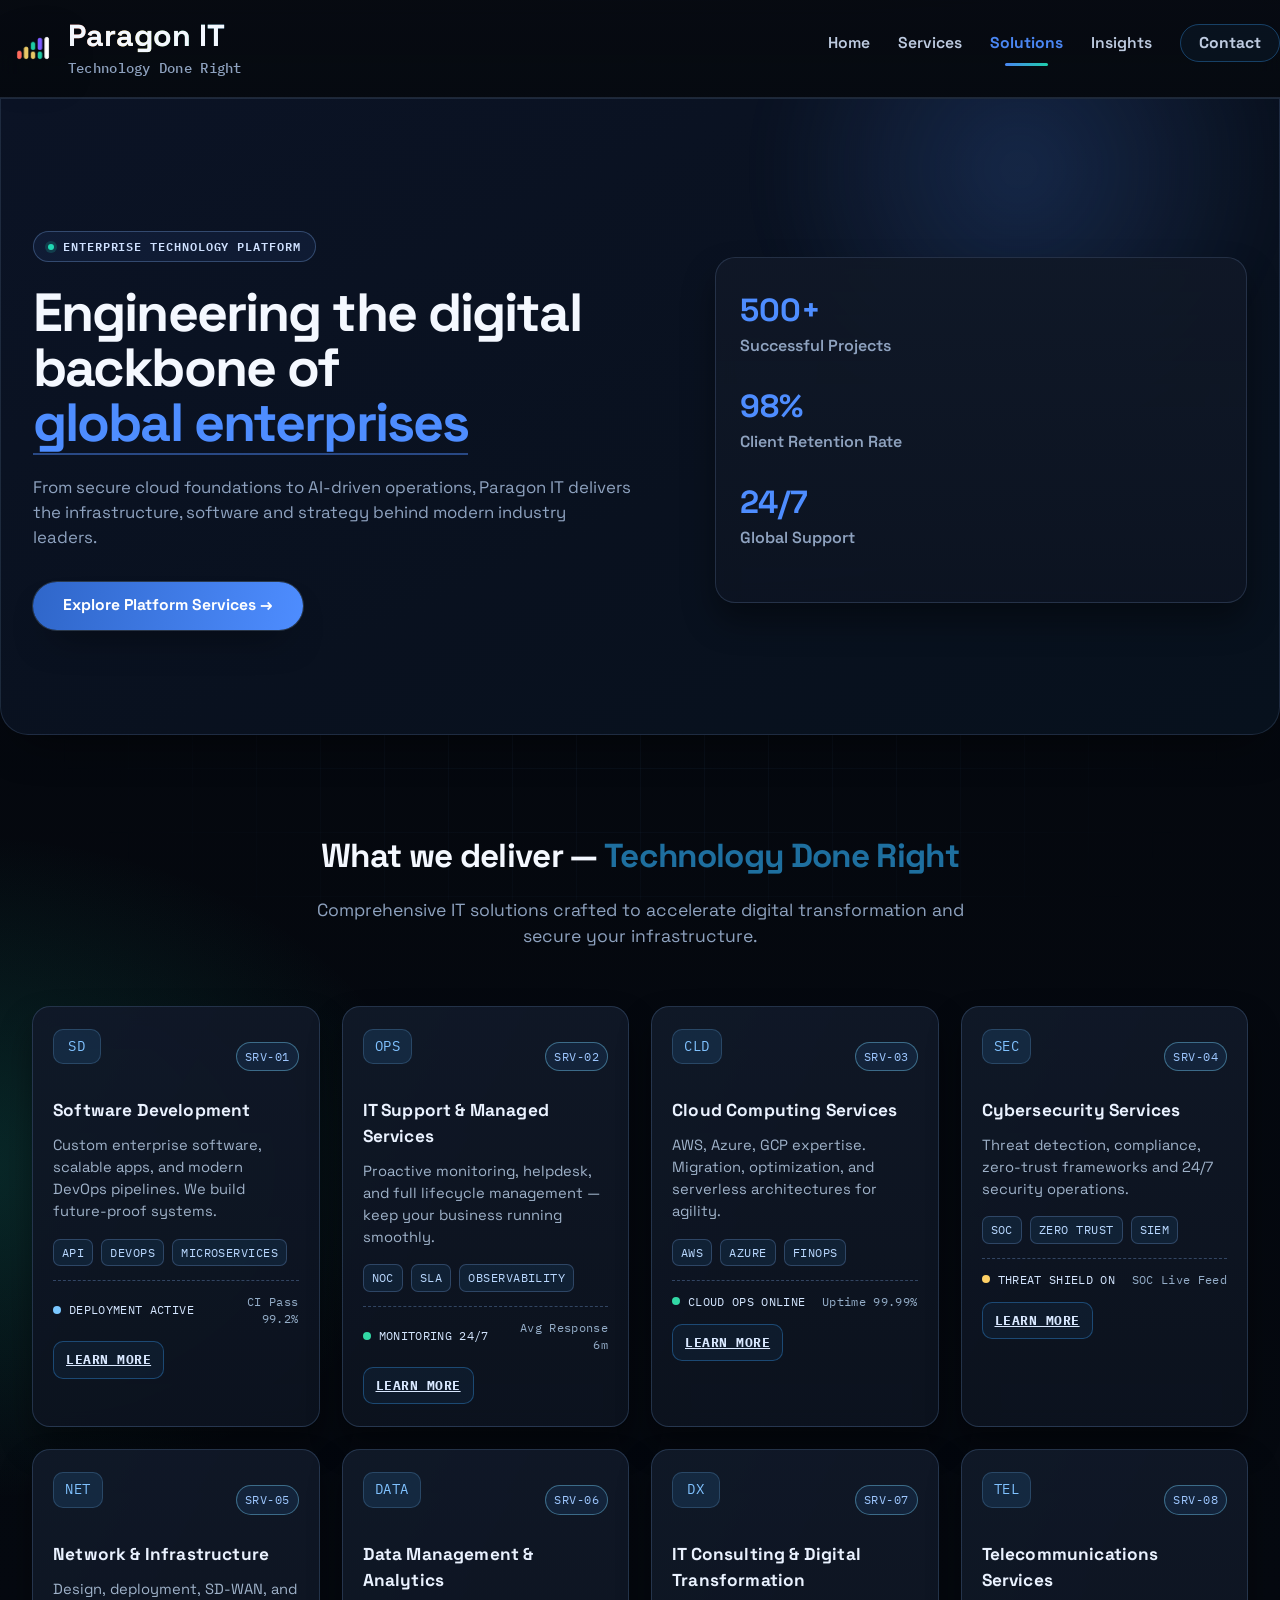
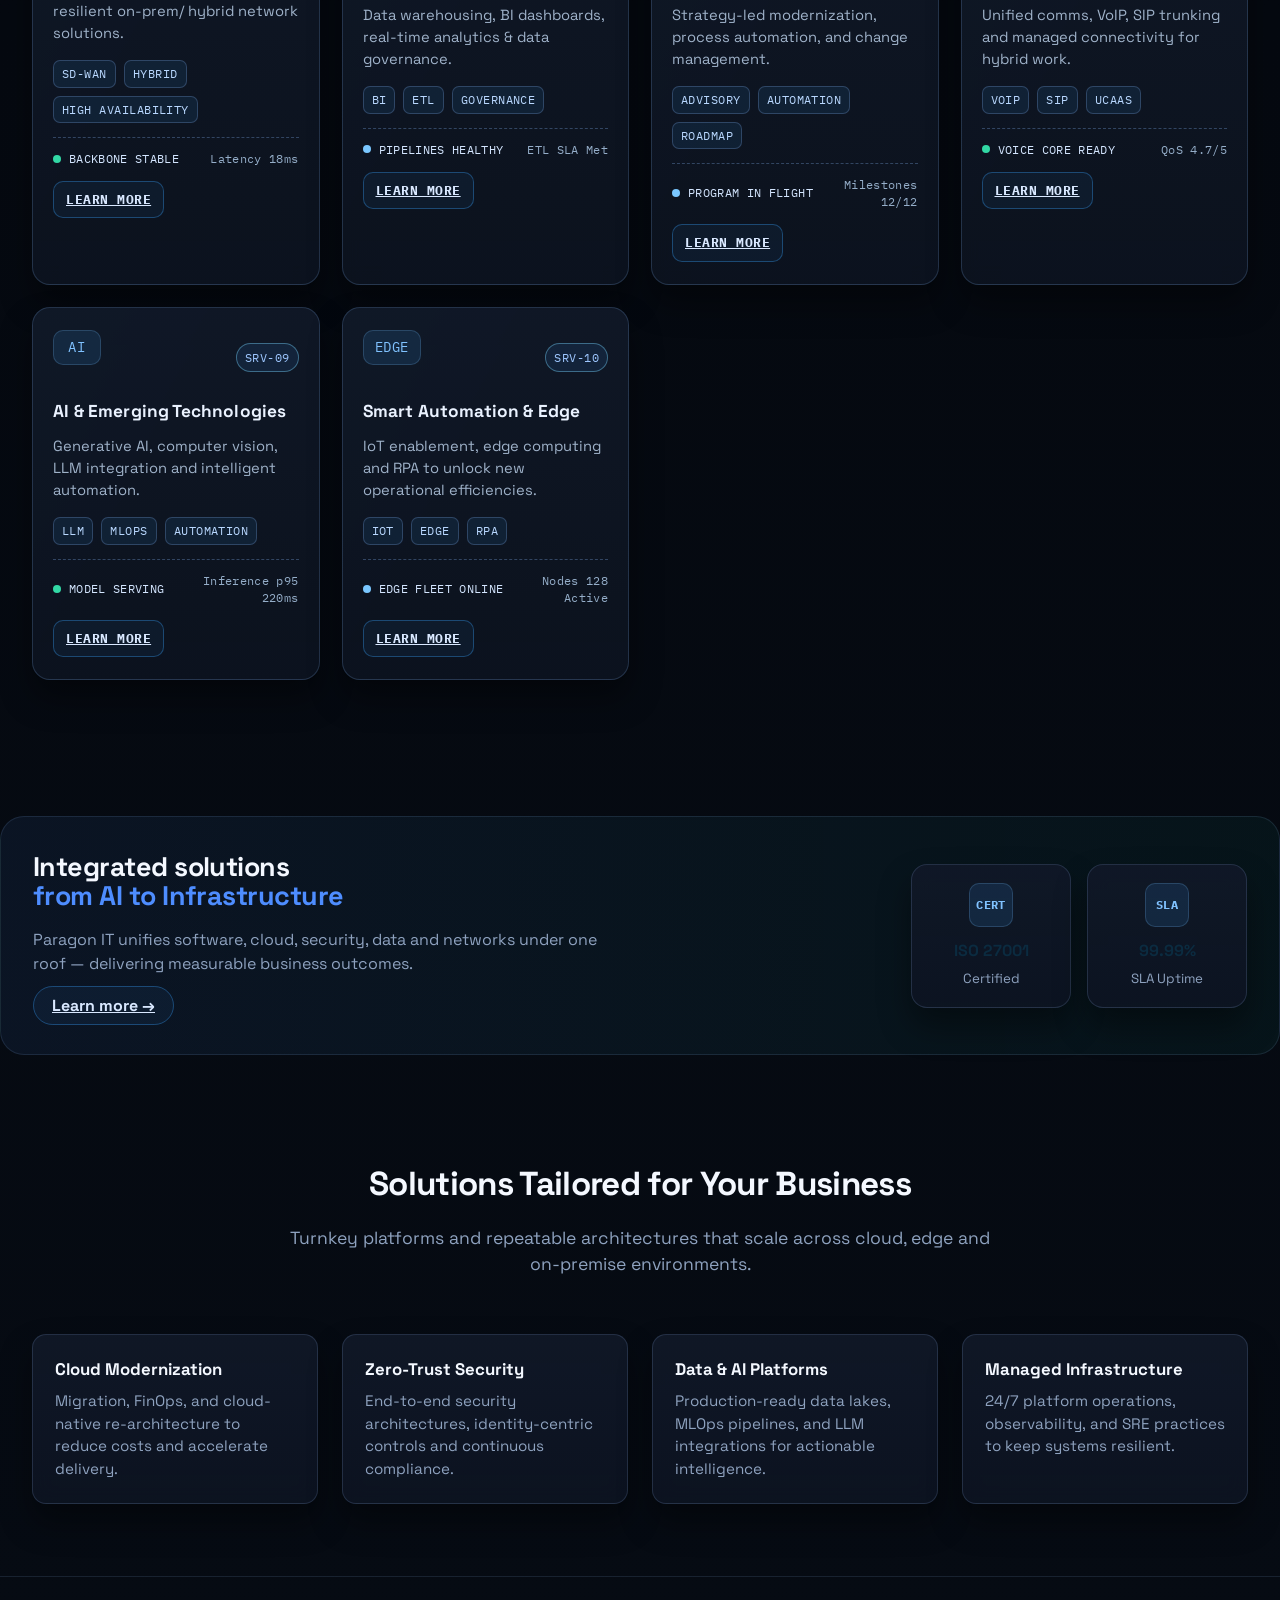
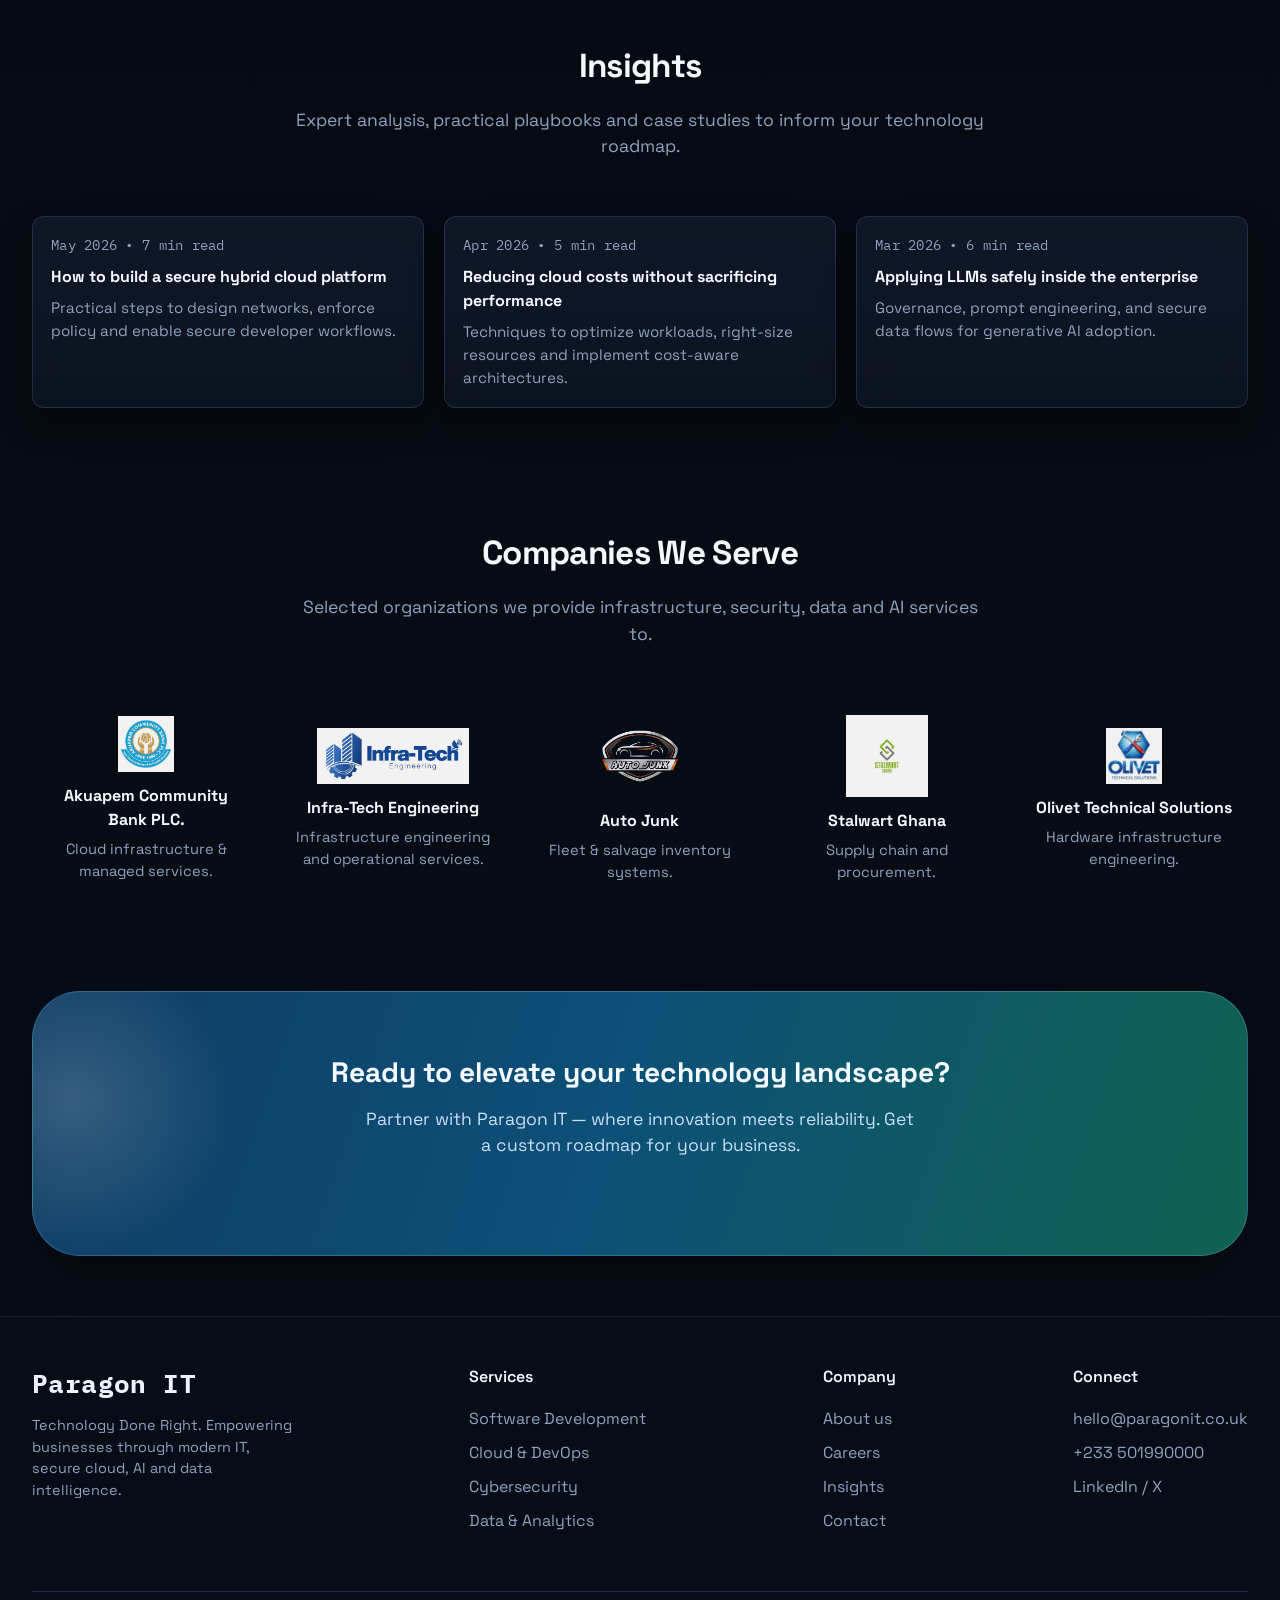
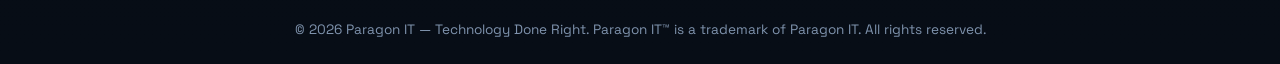
==== index.html @ 9a3aeb5c "Update print statement from 'Hello' to 'Goodbye'" ====
<!DOCTYPE html>
<html lang="en">
<head>
  <meta charset="UTF-8">
  <meta name="viewport" content="width=device-width, initial-scale=1.0, viewport-fit=cover">
  <title>Paragon IT | Technology Done Right</title>
  <!-- Google Fonts + Simple CSS Reset -->
  <link href="https://fonts.googleapis.com/css2?family=Space+Grotesk:wght@400;500;600;700&family=IBM+Plex+Mono:wght@500&display=swap" rel="stylesheet">
  <style>
    * {
      margin: 0;
      padding: 0;
      box-sizing: border-box;
    }

    img {
      max-width: 100%;
      height: auto;
      display: block;
    }

    body {
      font-family: 'Space Grotesk', sans-serif;
      background-color: var(--bg);
      color: var(--text-strong);
      line-height: 1.5;
      scroll-behavior: smooth;
    }

    /* Dark / Enterprise Tech Color Variables */
    :root{
      --bg: #04070d;
      --surface: #0b1220;
      --surface-2: #111d31;
      --muted: #8ea2bf;
      --primary: #4e8dff;
      --accent: #20d9b4;
      --neon: #6ed8ff;
      --grid-line: rgba(121, 183, 255, 0.12);
      --glass: rgba(78, 141, 255, 0.14);
      --glass-2: rgba(78, 141, 255, 0.08);
      --card-shadow: 0 26px 56px -26px rgba(0, 0, 0, 0.9);
      --bg-alt: #08111f;
      --text-strong: #f4f8ff;
      color-scheme: dark;
    }
    .container {
      max-width: 1280px;
      margin: 0 auto;
      padding: 0 32px;
    }

    /* Header / Nav */
    .navbar {
      display: flex;
      align-items: center;
      justify-content: space-between;
      flex-wrap: wrap;
      padding: 14px 0;
      gap: 20px;
      background: linear-gradient(180deg, rgba(14,49,71,0.02), transparent);
      border-bottom: 1px solid rgba(14,49,71,0.04);
      backdrop-filter: blur(4px);
      position: fixed;
      left: 0;
      right: 0;
      top: 0;
      width: 100%;
      z-index: 1200;
      transition: box-shadow 0.18s ease, background 0.18s ease, padding 0.12s ease;
    }

    /* When navbar is fixed at top it should have slightly more contrast */
    .navbar.fixed-elev {
      box-shadow: 0 10px 30px rgba(14,49,71,0.08);
      background: linear-gradient(180deg, rgba(255,255,255,0.98), rgba(255,255,255,0.95));
      border-bottom-color: rgba(14,49,71,0.06);
    }

    .logo-area {
      display: flex;
      align-items: baseline;
      gap: 8px;
      flex-wrap: wrap;
    }

    .logo-icon {
      font-weight: 800;
      font-size: 1.8rem;
      letter-spacing: -0.5px;
      background: linear-gradient(135deg, var(--primary) 0%, var(--accent) 100%);
      background-clip: text;
      -webkit-background-clip: text;
      color: transparent;
    }

    .logo-sub {
      font-weight: 500;
      font-size: 0.85rem;
      color: #2C9E8A;
      letter-spacing: 0.3px;
      border-left: 2px solid #2C9E8A;
      padding-left: 10px;
    }

    .site-logo {
      height: 56px;
      width: auto;
      display: inline-block;
      vertical-align: middle;
      filter: drop-shadow(0 6px 18px rgba(14,49,71,0.06));
    }

    /* imitation of the attached PNG style: "Paragon IT" + slogan */
    .brand-block h1 {
      font-size: 1.9rem;
      font-weight: 800;
      color: #0B2B40;
      line-height: 1.2;
      margin: 0;
      background: linear-gradient(90deg, #e45756 0%, #ffd24a 33%, #35c07a 66%, var(--primary) 100%);
      -webkit-background-clip: text;
      background-clip: text;
      color: transparent;
      text-shadow: 0 4px 18px rgba(14,49,71,0.04);
    }
    .brand-block .slogan {
      font-size: 0.85rem;
      font-weight: 500;
      color: var(--accent);
      letter-spacing: 0.3px;
      margin-top: 4px;
    }

    .nav-links {
      display: flex;
      gap: 28px;
      list-style: none;
      font-weight: 600;
    }
    .nav-toggle{ display:none; background:transparent; border:0; cursor:pointer; padding:8px; border-radius:8px; }
    .nav-toggle .hamburger{ width:22px; height:2px; background:var(--text-strong); display:block; position:relative; }
    .nav-toggle .hamburger::before, .nav-toggle .hamburger::after{ content:''; display:block; height:2px; background:var(--text-strong); position:absolute; left:0; right:0; }
    .nav-toggle .hamburger::before{ top:-6px; }
    .nav-toggle .hamburger::after{ top:6px; }
    .nav-links a {
      text-decoration: none;
      color: #0B2B40;
      transition: color 0.15s;
      font-size: 0.98rem;
      opacity: 0.95;
    }
    .nav-links a:hover {
      color: var(--primary);
    }
    .nav-links a.active {
      color: var(--primary);
      font-weight: 800;
    }
    .nav-links a.active::after{
      content: '';
      display: block;
      height: 3px;
      background: linear-gradient(90deg,var(--primary),var(--accent));
      border-radius: 4px;
      margin-top: 8px;
      width: 60%;
      margin-left: 20%;
    }
    .btn-outline {
      border: 1.5px solid rgba(30,111,159,0.12);
      background: transparent;
      padding: 8px 18px;
      border-radius: 40px;
      font-weight: 700;
      color: var(--primary);
      transition: all 0.18s ease;
    }
    .btn-outline:hover {
      background: var(--primary);
      color: white;
      box-shadow: var(--card-shadow);
    }

    /* Hero Section */
    .hero {
      padding: 80px 0 70px;
      background: linear-gradient(160deg, var(--bg-alt) 0%, var(--bg) 100%);
      border-radius: 0 0 28px 28px;
      border: 1px solid rgba(14,49,71,0.03);
      box-shadow: 0 20px 40px -24px rgba(14,49,71,0.06);
    }
    .hero-grid {
      display: flex;
      flex-wrap: wrap;
      align-items: center;
      justify-content: space-between;
      gap: 40px;
    }
    .hero-content {
      flex: 1.2;
    }
    .hero-badge {
      background: var(--primary);
      color: white;
      display: inline-block;
      padding: 6px 14px;
      border-radius: 40px;
      font-size: 0.8rem;
      font-weight: 700;
      margin-bottom: 24px;
      border: 1px solid rgba(30,111,159,0.08);
    }
    .hero-content h1 {
      font-size: 3.0rem;
      font-weight: 800;
      line-height: 1.08;
      margin-bottom: 20px;
      color: #0B2B40;
    }
    .hero-content h1 span {
      color: var(--primary);
      border-bottom: 3px solid rgba(44,158,138,0.12);
    }
    .hero-desc {
      font-size: 1.05rem;
      color: var(--muted);
      max-width: 600px;
      margin-bottom: 32px;
    }
    .btn-primary {
      background: linear-gradient(90deg, var(--primary), #16607f);
      border: none;
      padding: 12px 30px;
      border-radius: 48px;
      font-weight: 700;
      font-size: 0.98rem;
      color: white;
      cursor: pointer;
      transition: transform 0.18s ease, box-shadow 0.18s ease;
      box-shadow: var(--card-shadow);
      display: inline-block;
      text-decoration: none;
    }
    .btn-primary:hover {
      transform: translateY(-2px);
      box-shadow: 0 24px 48px -20px rgba(14,49,71,0.08);
    }
    .hero-stats {
      flex: 0.9;
      background: var(--surface);
      border-radius: 20px;
      padding: 28px 24px;
      box-shadow: 0 12px 28px rgba(14,49,71,0.04);
      border: 1px solid rgba(14,49,71,0.03);
    }
    .stat-item {
      margin-bottom: 24px;
    }
    .stat-number {
      font-size: 2.0rem;
      font-weight: 800;
      color: var(--primary);
    }
    .stat-label {
      color: var(--muted);
      font-weight: 600;
    }

    /* Services Section */
    .section {
      padding: 96px 0;
    }
    .section-header {
      text-align: center;
      max-width: 700px;
      margin: 0 auto 56px;
    }
    .section-header h2 {
      font-size: clamp(1.9rem, 2.6vw, 2.35rem);
      font-weight: 700;
      color: #0B2B40;
      margin-bottom: 16px;
      letter-spacing: -0.025em;
    }
    .section-header p {
      color: #4A5B6E;
      font-size: 1.1rem;
    }
    .services-grid {
      display: grid;
      grid-template-columns: repeat(auto-fill, minmax(300px, 1fr));
      gap: 30px;
    }
    .service-card {
      background: white;
      border-radius: 28px;
      padding: 30px 24px;
      transition: all 0.25s ease;
      border: 1px solid #E9EEF3;
      box-shadow: 0 4px 12px rgba(0,0,0,0.02);
    }
    .service-card:hover {
      transform: translateY(-6px);
      border-color: #cde3ef;
      box-shadow: 0 20px 30px -12px rgba(30,111,159,0.12);
    }
    .service-icon {
      font-size: 2.5rem;
      margin-bottom: 20px;
      display: inline-block;
      background: #EFF6FA;
      padding: 12px;
      border-radius: 20px;
      color: #1E6F9F;
    }
    .service-card h3 {
      font-size: 1.4rem;
      font-weight: 700;
      margin-bottom: 12px;
      color: #0B2B40;
    }
    .service-card p {
      color: #556579;
      font-size: 0.95rem;
    }

    /* Showcase / Integrated solutions */
    .showcase-section{
      margin: 40px 0;
      padding: 44px 0;
      background: linear-gradient(180deg, rgba(255,255,255,0.01), rgba(255,255,255,0.02));
      border-radius: 18px;
      border: 1px solid rgba(255,255,255,0.02);
    }
    .showcase-grid{
      display: flex;
      gap: 32px;
      align-items: center;
      justify-content: space-between;
      flex-wrap: wrap;
    }
    .showcase-left{ flex: 1 1 420px; }
    .showcase-left h2{ font-size: clamp(1.6rem, 2.1vw, 2rem); color: #0B2B40; margin-bottom: 12px; line-height:1.05; }
    .showcase-left h2 span{ color: var(--primary); }
    .showcase-left .muted{ color: #9fb0bf; margin: 18px 0; max-width: 580px; }
    .showcase-right{ flex: 1 1 320px; display: flex; gap: 16px; flex-wrap: wrap; justify-content:flex-end; }
    .mini-card{ background: var(--surface); border-radius: 16px; padding: 18px; width: 160px; text-align: center; box-shadow: 0 12px 30px -16px rgba(45,183,255,0.08); border:1px solid rgba(255,255,255,0.02); }
    .mini-icon{
      display: flex;
      align-items: center;
      justify-content: center;
      width: 44px;
      height: 44px;
      margin: 0 auto 12px;
      border-radius: 10px;
      background: rgba(57, 160, 255, 0.12);
      color: #80c2ff;
      font-family: 'IBM Plex Mono', monospace;
      font-size: 0.72rem;
      font-weight: 700;
      letter-spacing: 0.03em;
      box-shadow: inset 0 0 0 1px rgba(125, 194, 255, 0.2);
    }
    .mini-title{ font-weight: 700; margin-top: 6px; color: #0B2B40; }
    .mini-sub{ color: var(--muted); display:block; margin-top:6px; }

    /* Solutions & Insights sections */
    .solutions-section{ padding: 64px 0; margin-top: 8px; }
    .solutions-grid{ display: grid; grid-template-columns: repeat(auto-fit,minmax(240px,1fr)); gap: 24px; }
    .solution-card{ background: var(--surface); border:1px solid rgba(14,49,71,0.04); padding:22px; border-radius:14px; box-shadow: 0 12px 28px rgba(14,49,71,0.04); }
    .solution-card h4{ color:#0B2B40; margin-bottom:8px; font-size:1.05rem; }
    .solution-card p{ color: var(--muted); font-size:0.95rem; }

    .insights-section{ padding: 64px 0; margin-top: 8px; border-top:1px solid rgba(255,255,255,0.02); }
    .insights-grid{ display: grid; grid-template-columns: repeat(auto-fit,minmax(280px,1fr)); gap: 20px; }
    .insight-card{ background: var(--surface); padding:18px; border-radius:12px; border:1px solid rgba(14,49,71,0.03); }
    .insight-card h5{ color:#0B2B40; margin-bottom:8px; font-size:1rem; }
    .insight-card .meta{ color:var(--muted); font-size:0.85rem; margin-bottom:10px; }
    .insight-card p{ color:var(--muted); font-size:0.95rem; }

    /* Partners Section */
    .partners-section{ padding: 56px 0; }
    .partners-grid{ display: grid; grid-template-columns: repeat(auto-fit,minmax(180px,1fr)); gap: 18px; align-items: center; }
    .partner-card{ background: var(--surface); border:1px solid rgba(14,49,71,0.04); padding:18px; border-radius:12px; text-align:center; box-shadow: 0 10px 24px rgba(14,49,71,0.03); }
    .partner-logo{ height:56px; width:auto; margin:0 auto 12px; filter:grayscale(20%); opacity:0.95; }
    .partner-logo[alt="Auto Junk"]{ height:82px; mix-blend-mode: screen; }
    .partner-logo[alt="Stalwart Ghana"]{ height:82px; }
    .partner-name{ font-weight:700; color:#0B2B40; margin-bottom:6px; }
    .partner-desc{ color:var(--muted); font-size:0.92rem; }

    /* Service detail modal */
    .modal{ position:fixed; inset:0; display:none; align-items:center; justify-content:center; background: rgba(4,20,30,0.6); z-index:1400; }
    .modal[aria-hidden="false"]{ display:flex; }
    .modal-inner{ position:relative; background:var(--surface); border-radius:12px; width: min(900px, 92%); max-height:86vh; overflow:auto; padding:28px; box-shadow: 0 30px 60px rgba(14,49,71,0.12); }
    .modal-close{ position:absolute; top:12px; right:14px; background:none; border:0; font-size:1.1rem; cursor:pointer; color:var(--muted); }
    .modal h3{ margin:0 0 8px 0; }
    .modal p{ color:var(--muted); }
    .modal .modal-bullets{ margin-top:12px; }
    .modal .modal-bullets li{ margin-bottom:8px; }
    .service-more-btn{ margin-top:16px; display:inline-block; }

    /* CTA */
    .cta-section {
      background: linear-gradient(105deg, #0B2B40 0%, #134B66 100%);
      border-radius: 48px;
      margin: 40px 32px 60px;
      padding: 64px 48px;
      text-align: center;
      color: white;
    }
    .cta-section h3 {
      font-size: clamp(1.65rem, 2.2vw, 2rem);
      font-weight: 700;
      margin-bottom: 16px;
      line-height: 1.2;
    }
    .cta-section p {
      font-size: 1.1rem;
      opacity: 0.85;
      margin-bottom: 32px;
      max-width: 550px;
      margin-left: auto;
      margin-right: auto;
    }
    .btn-light {
      background: white;
      color: #0B2B40;
      padding: 12px 32px;
      border-radius: 40px;
      font-weight: 700;
      text-decoration: none;
      display: inline-block;
      transition: 0.2s;
    }
    .btn-light:hover {
      background: #2C9E8A;
      color: white;
      transform: scale(1.02);
    }

    /* Footer */
    footer {
      background: linear-gradient(180deg, rgba(8, 13, 23, 0.95), rgba(6, 10, 18, 0.98));
      color: #556579;
      padding: 48px 0 24px;
      margin-top: 40px;
      border-top: 1px solid rgba(138, 173, 225, 0.16);
    }
    .footer-grid {
      display: flex;
      flex-wrap: wrap;
      justify-content: space-between;
      gap: 40px;
      margin-bottom: 48px;
    }
    .footer-col p {
      max-width: 260px;
      margin-top: 12px;
      font-size: 0.9rem;
    }
    .footer-col h4 {
      color: #0B2B40;
      margin-bottom: 18px;
      font-weight: 600;
    }
    .footer-links {
      list-style: none;
    }
    .footer-links li {
      margin-bottom: 10px;
    }
    .footer-links a {
      color: #556579;
      text-decoration: none;
      transition: color 0.15s;
    }
    .footer-links a:hover {
      color: var(--accent);
    }
    .copyright {
      text-align: center;
      border-top: 1px solid #2A3A48;
      padding-top: 28px;
      font-size: 0.85rem;
    }

    /* Dark enterprise-tech visual overrides */
    body {
      background:
        radial-gradient(1100px 720px at 88% -8%, rgba(78, 141, 255, 0.22), transparent 60%),
        radial-gradient(900px 620px at -4% 24%, rgba(32, 217, 180, 0.16), transparent 54%),
        linear-gradient(180deg, #04070d 0%, #070d16 100%);
      color: var(--text-strong);
      position: relative;
      overflow-x: hidden;
    }
    body::before {
      content: "";
      position: fixed;
      inset: 0;
      pointer-events: none;
      background-image:
        linear-gradient(to right, var(--grid-line) 1px, transparent 1px),
        linear-gradient(to bottom, var(--grid-line) 1px, transparent 1px);
      background-size: 64px 64px;
      mask-image: radial-gradient(circle at center, rgba(0, 0, 0, 0.66), transparent 86%);
      z-index: -1;
    }
    .logo-icon,
    .stat-number,
    .nav-links a.active,
    .hero-content h1 span,
    .section-header h2 span {
      color: var(--primary);
    }
    .brand-block h1,
    .hero-content h1,
    .section-header h2,
    .showcase-left h2,
    .solution-card h4,
    .insight-card h5,
    .partner-name,
    .footer-col h4,
    .cta-section h3 {
      color: var(--text-strong);
      text-shadow: none;
    }
    .hero-content h1,
    .section-header h2,
    .showcase-left h2 {
      letter-spacing: -0.02em;
    }
    .navbar {
      padding: 18px 0;
      background: linear-gradient(180deg, rgba(7, 11, 18, 0.94), rgba(7, 11, 18, 0.8));
      border-bottom: 1px solid rgba(138, 173, 225, 0.18);
      backdrop-filter: blur(12px);
    }
    .navbar.fixed-elev {
      box-shadow: 0 18px 42px rgba(0, 0, 0, 0.5);
      background: linear-gradient(180deg, rgba(6, 10, 18, 0.98), rgba(7, 12, 20, 0.94));
      border-bottom-color: rgba(138, 173, 225, 0.24);
    }
    .site-logo {
      filter: drop-shadow(0 10px 20px rgba(0, 0, 0, 0.5));
    }
    .logo-sub,
    .brand-block .slogan,
    .hero-desc,
    .section-header p,
    .service-card p,
    .showcase-left .muted,
    .solution-card p,
    .insight-card p,
    .insight-card .meta,
    .partner-desc,
    .footer-col p,
    .footer-links a,
    .stat-label {
      color: var(--muted);
    }
    .logo-sub,
    .brand-block .slogan,
    .hero-badge,
    .insight-card .meta {
      font-family: 'IBM Plex Mono', monospace;
      letter-spacing: 0.02em;
    }
    .nav-links a {
      color: #c8d6ec;
    }
    .nav-links a:hover,
    .footer-links a:hover {
      color: var(--accent);
    }
    .btn-outline {
      border: 1px solid rgba(57, 160, 255, 0.34);
      color: #d9e8ff;
      background: rgba(57, 160, 255, 0.06);
    }
    .btn-outline:hover {
      background: linear-gradient(120deg, #1f6bb0, #2b90d4);
      color: #f5fbff;
      border-color: rgba(57, 160, 255, 0.7);
    }
    .btn-primary {
      background: linear-gradient(100deg, #2f66c9, #4e8dff);
      box-shadow: 0 0 0 1px rgba(168, 215, 255, 0.2), 0 20px 36px -18px rgba(0, 0, 0, 0.74);
    }
    .btn-primary:hover {
      box-shadow: 0 0 0 1px rgba(168, 215, 255, 0.36), 0 24px 40px -16px rgba(0, 0, 0, 0.8);
    }
    .hero {
      padding: 132px 0 104px;
      background: linear-gradient(155deg, #0b1325 0%, #09111f 58%, #07111d 100%);
      border: 1px solid rgba(138, 173, 225, 0.16);
      box-shadow: 0 24px 44px -24px rgba(0, 0, 0, 0.62);
      position: relative;
      overflow: hidden;
    }
    .hero::before {
      content: "";
      position: absolute;
      inset: -30% 0 auto auto;
      width: 520px;
      height: 520px;
      background: radial-gradient(circle, rgba(78, 141, 255, 0.18), transparent 70%);
      filter: blur(20px);
      pointer-events: none;
    }
    .hero-badge {
      display: inline-flex;
      align-items: center;
      gap: 9px;
      background: rgba(78, 141, 255, 0.08);
      border: 1px solid rgba(121, 165, 224, 0.34);
      color: #cfe1ff;
      box-shadow: none;
      text-transform: uppercase;
      font-family: 'IBM Plex Mono', monospace;
      font-weight: 600;
      font-size: 0.72rem;
      letter-spacing: 0.08em;
    }
    .badge-dot {
      width: 6px;
      height: 6px;
      border-radius: 50%;
      background: var(--accent);
      box-shadow: 0 0 0 3px rgba(32, 217, 180, 0.18);
      flex-shrink: 0;
    }
    .hero-content h1 {
      font-size: clamp(2.5rem, 4.2vw, 4.1rem);
      line-height: 1.02;
      letter-spacing: -0.035em;
      max-width: 760px;
    }
    .hero-content h1 span {
      display: inline-block;
      padding-bottom: 2px;
      border-bottom: 2px solid rgba(78, 141, 255, 0.45);
    }
    .hero-stats,
    .service-card,
    .mini-card,
    .solution-card,
    .insight-card,
    .modal-inner {
      background: linear-gradient(180deg, rgba(16, 24, 39, 0.96), rgba(13, 20, 34, 0.9));
      border: 1px solid rgba(138, 173, 225, 0.18);
      box-shadow: 0 18px 32px rgba(0, 0, 0, 0.38);
      backdrop-filter: blur(10px);
    }
    .partner-card {
      background: transparent;
      border: none;
      box-shadow: none;
      padding: 12px;
    }
    .service-card:hover {
      border-color: rgba(78, 141, 255, 0.58);
      box-shadow: 0 26px 44px -20px rgba(0, 0, 0, 0.72);
      transform: translateY(-6px) scale(1.01);
    }
    .service-icon {
      background: rgba(57, 160, 255, 0.12);
      color: #80c2ff;
      box-shadow: inset 0 0 0 1px rgba(125, 194, 255, 0.2);
    }
    .services-grid {
      grid-template-columns: repeat(auto-fill, minmax(280px, 1fr));
      gap: 22px;
    }
    .service-card {
      border-radius: 18px;
      padding: 22px 20px;
      border: 1px solid rgba(121, 165, 224, 0.22);
      background:
        linear-gradient(180deg, rgba(16, 24, 39, 0.96), rgba(12, 19, 31, 0.94)),
        linear-gradient(120deg, rgba(78, 141, 255, 0.14), transparent 54%);
      transition: transform 0.22s ease, box-shadow 0.22s ease, border-color 0.22s ease;
    }
    .service-top {
      display: flex;
      align-items: center;
      justify-content: space-between;
      margin-bottom: 14px;
      gap: 12px;
    }
    .service-code {
      font-family: 'IBM Plex Mono', monospace;
      font-size: 0.74rem;
      color: #9ec7ff;
      border: 1px solid rgba(121, 215, 255, 0.4);
      padding: 5px 8px;
      border-radius: 999px;
      letter-spacing: 0.04em;
      background: rgba(57, 160, 255, 0.1);
    }
    .service-icon {
      font-family: 'IBM Plex Mono', monospace;
      font-size: 0.86rem;
      line-height: 1;
      padding: 11px 12px;
      min-width: 48px;
      text-align: center;
      border-radius: 10px;
      letter-spacing: 0.04em;
    }
    .service-card h3 {
      font-size: 1.08rem;
      letter-spacing: 0.01em;
      margin-bottom: 10px;
      color: #eaf2ff;
    }
    .service-card p {
      font-size: 0.92rem;
      margin-bottom: 16px;
      color: #9fb2c9;
    }
    .service-tags {
      display: flex;
      flex-wrap: wrap;
      gap: 8px;
      margin-bottom: 14px;
    }
    .service-tag {
      font-family: 'IBM Plex Mono', monospace;
      font-size: 0.72rem;
      color: #b9d8ff;
      border: 1px solid rgba(121, 165, 224, 0.28);
      background: rgba(57, 160, 255, 0.09);
      padding: 4px 8px;
      border-radius: 7px;
      text-transform: uppercase;
      letter-spacing: 0.04em;
    }
    .service-status {
      display: flex;
      align-items: center;
      justify-content: space-between;
      gap: 12px;
      margin-top: 2px;
      margin-bottom: 12px;
      padding-top: 12px;
      border-top: 1px dashed rgba(121, 165, 224, 0.34);
      font-family: 'IBM Plex Mono', monospace;
      font-size: 0.72rem;
      letter-spacing: 0.03em;
    }
    .service-state {
      display: inline-flex;
      align-items: center;
      gap: 8px;
      color: #d4e6ff;
      text-transform: uppercase;
      white-space: nowrap;
    }
    .service-metric {
      color: #95aec9;
      text-align: right;
    }
    .service-dot {
      --pulse: rgba(50, 216, 165, 0.65);
      width: 8px;
      height: 8px;
      border-radius: 999px;
      background: #32d8a5;
      box-shadow: 0 0 0 0 var(--pulse);
      animation: statusPulse 1.8s ease-out infinite;
      flex-shrink: 0;
    }
    .service-dot.warn {
      --pulse: rgba(255, 209, 102, 0.6);
      background: #ffd166;
    }
    .service-dot.info {
      --pulse: rgba(122, 199, 255, 0.6);
      background: #7ac7ff;
    }
    .service-more-btn {
      margin-top: 2px;
      border-radius: 10px;
      padding: 8px 12px;
      font-size: 0.8rem;
      font-family: 'IBM Plex Mono', monospace;
      text-transform: uppercase;
      letter-spacing: 0.04em;
    }
    .showcase-section,
    .insights-section,
    footer {
      background: transparent;
      border-color: rgba(138, 173, 225, 0.14);
    }
    .showcase-section {
      border: 1px solid rgba(138, 173, 225, 0.14);
      border-radius: 24px;
      padding: 36px 0;
      background: linear-gradient(90deg, rgba(78, 141, 255, 0.08), rgba(32, 217, 180, 0.05));
    }
    .cta-section {
      background: linear-gradient(108deg, #0f3d66 0%, #0d5078 48%, #0f624f 100%);
      border: 1px solid rgba(157, 214, 255, 0.26);
      box-shadow: 0 24px 48px -20px rgba(0, 0, 0, 0.6);
      position: relative;
      overflow: hidden;
    }
    .cta-section::before {
      content: "";
      position: absolute;
      inset: -20% auto auto -10%;
      width: 320px;
      height: 320px;
      background: radial-gradient(circle, rgba(255,255,255,0.16), transparent 70%);
      pointer-events: none;
    }
    .cta-section p {
      color: #d2e7ff;
      opacity: 0.95;
    }
    .btn-light {
      background: #e7f3ff;
      color: #05223a;
    }
    .btn-light:hover {
      background: #27d3b8;
      color: #042132;
    }
    .modal {
      background: rgba(2, 8, 14, 0.78);
    }
    .copyright {
      border-top-color: rgba(138, 173, 225, 0.22);
      color: #7f93ad;
    }
    .footer-col h3 {
      color: #eaf2ff !important;
      font-family: 'IBM Plex Mono', monospace;
      letter-spacing: 0.4px;
    }
    .navbar,
    .hero,
    .service-card,
    .solution-card,
    .insight-card,
    .partner-card,
    .hero-stats,
    .cta-section {
      animation: riseIn 650ms ease both;
    }
    .service-card:nth-child(2),
    .solution-card:nth-child(2),
    .insight-card:nth-child(2),
    .partner-card:nth-child(2) { animation-delay: 80ms; }
    .service-card:nth-child(3),
    .solution-card:nth-child(3),
    .insight-card:nth-child(3),
    .partner-card:nth-child(3) { animation-delay: 140ms; }
    .service-card:nth-child(4),
    .solution-card:nth-child(4),
    .partner-card:nth-child(4) { animation-delay: 180ms; }

    @keyframes riseIn {
      from {
        opacity: 0;
        transform: translateY(16px);
      }
      to {
        opacity: 1;
        transform: translateY(0);
      }
    }

    @keyframes statusPulse {
      0% {
        box-shadow: 0 0 0 0 var(--pulse);
      }
      70% {
        box-shadow: 0 0 0 10px rgba(0, 0, 0, 0);
      }
      100% {
        box-shadow: 0 0 0 0 rgba(0, 0, 0, 0);
      }
    }

    @media (prefers-reduced-motion: reduce) {
      .navbar,
      .hero,
      .service-card,
      .solution-card,
      .insight-card,
      .partner-card,
      .hero-stats,
      .cta-section {
        animation: none !important;
      }
      .service-dot {
        animation: none !important;
      }
    }
    @media (max-width: 1100px) {
      .container {
        padding: 0 24px;
      }
      .hero-content h1 {
        font-size: clamp(2.1rem, 5.2vw, 2.7rem);
      }
      .hero-grid {
        gap: 28px;
      }
      .showcase-grid,
      .hero-grid {
        align-items: stretch;
      }
      .showcase-right {
        justify-content: flex-start;
      }
      .cta-section {
        margin-left: 24px;
        margin-right: 24px;
        border-radius: 32px;
      }
      .footer-grid {
        gap: 26px;
      }
      .partner-logo {
        height: 48px;
      }
      .partner-logo[alt="Auto Junk"] {
        height: 70px;
      }
      .partner-logo[alt="Stalwart Ghana"] {
        height: 70px;
      }
    }
    @media (max-width: 920px) {
      .section {
        padding: 64px 0;
      }
      .hero {
        padding: 56px 0 54px;
      }
      .hero-grid,
      .showcase-grid {
        flex-direction: column;
      }
      .hero-content,
      .hero-stats,
      .showcase-left,
      .showcase-right {
        flex: 1 1 100%;
        width: 100%;
      }
      .hero-stats {
        padding: 22px 20px;
      }
      .section-header {
        margin-bottom: 34px;
      }
      .section-header h2 {
        font-size: clamp(1.7rem, 5vw, 2.1rem);
      }
      .section-header p {
        font-size: 1rem;
      }
      .services-grid,
      .solutions-grid,
      .insights-grid,
      .partners-grid {
        grid-template-columns: repeat(2, minmax(0, 1fr));
      }
      .footer-grid {
        display: grid;
        grid-template-columns: repeat(2, minmax(0, 1fr));
        gap: 28px 20px;
      }
      .modal-inner {
        width: min(96%, 760px);
        padding: 22px;
      }
      .cta-section {
        padding: 46px 28px;
      }
      .cta-section h3 {
        font-size: 1.65rem;
      }
    }
    @media (max-width: 800px) {
      .navbar {
        align-items: center;
        justify-content: space-between;
        padding: 10px 16px;
        gap: 10px;
      }
      .brand-block {
        width: 100%;
        display: flex;
        align-items: center;
        justify-content: space-between;
        gap: 10px;
      }
      .brand-block .logo-link {
        min-width: 0;
      }
      .brand-block h1 {
        font-size: 1.28rem;
      }
      .brand-block .slogan {
        font-size: 0.74rem;
      }
      .nav-toggle{ display:block; }
      .nav-links{ display:none; position:absolute; left:0; right:0; top:100%; background:rgba(11, 18, 32, 0.985); padding:14px 16px 16px; flex-direction:column; gap:8px; border-bottom-left-radius:12px; border-bottom-right-radius:12px; box-shadow: 0 16px 30px rgba(0,0,0,0.5); max-height: calc(100vh - 72px); max-height: calc(100dvh - 72px); overflow:auto; }
      .navbar.nav-open .nav-links{ display:flex; }
      .nav-links li {
        width: 100%;
      }
      .nav-links a{ padding:11px 8px; display:block; width:100%; }
      .nav-links .btn-outline {
        display: inline-flex;
        justify-content: center;
      }
      .site-logo{ height:44px; }
      .hero-content h1 {
        font-size: 2.4rem;
      }
      .container {
        padding: 0 24px;
      }
      .section {
        padding: 56px 0;
      }
      .service-status {
        flex-direction: column;
        align-items: flex-start;
      }
      .service-metric {
        text-align: left;
      }
      .services-grid,
      .solutions-grid,
      .insights-grid,
      .partners-grid,
      .footer-grid {
        grid-template-columns: minmax(0, 1fr);
      }
      .showcase-right {
        justify-content: flex-start;
      }
      .mini-card {
        width: 100%;
        max-width: 260px;
      }
      .cta-section {
        margin: 16px;
        padding: 40px 24px;
        border-radius: 24px;
      }
      .btn-primary,
      .btn-light {
        width: 100%;
        text-align: center;
      }
      .modal-inner {
        width: min(96%, 560px);
        padding: 18px 16px;
        max-height: 88vh;
        max-height: 88dvh;
      }
      .modal-close {
        top: 10px;
        right: 10px;
      }
    }
    @media (max-width: 380px) {
      .container {
        padding: 0 12px;
      }
      .navbar {
        padding: 8px 12px;
      }
      .brand-block {
        gap: 6px;
      }
      .site-logo {
        height: 34px;
      }
      .brand-block h1 {
        font-size: 0.92rem;
      }
      .brand-block .slogan {
        font-size: 0.6rem;
      }
      .hero {
        padding: 36px 0 38px;
      }
      .hero-content h1 {
        font-size: 1.52rem;
      }
      .hero-desc {
        font-size: 0.88rem;
      }
      .hero-badge {
        padding: 5px 10px;
        font-size: 0.62rem;
      }
      .hero-stats {
        padding: 14px 12px;
      }
      .stat-item {
        margin-bottom: 16px;
      }
      .stat-number {
        font-size: 1.34rem;
      }
      .section {
        padding: 42px 0;
      }
      .section-header h2 {
        font-size: 1.28rem;
      }
      .section-header p {
        font-size: 0.88rem;
      }
      .service-card,
      .solution-card,
      .insight-card,
      .partner-card,
      .mini-card {
        padding: 12px;
      }
      .service-icon {
        min-width: 42px;
        padding: 9px 10px;
        font-size: 0.76rem;
      }
      .service-card h3 {
        font-size: 0.96rem;
      }
      .service-card p,
      .solution-card p,
      .insight-card p,
      .partner-desc {
        font-size: 0.84rem;
      }
      .service-status {
        gap: 6px;
      }
      .service-more-btn,
      .btn-primary,
      .btn-light {
        font-size: 0.75rem;
        padding-left: 10px;
        padding-right: 10px;
      }
      .cta-section {
        margin: 10px;
        padding: 24px 12px;
      }
      .cta-section h3 {
        font-size: 1.2rem;
      }
      .cta-section p {
        font-size: 0.86rem;
        margin-bottom: 20px;
      }
    }
    @media (max-width: 900px) and (orientation: landscape) and (max-height: 540px) {
      .navbar {
        padding-top: 6px;
        padding-bottom: 6px;
      }
      .nav-links {
        max-height: calc(100dvh - 56px);
      }
      .hero {
        padding-top: 30px;
        padding-bottom: 30px;
      }
      .hero-grid {
        gap: 16px;
      }
      .hero-content h1 {
        font-size: 1.7rem;
        margin-bottom: 10px;
      }
      .hero-desc {
        margin-bottom: 14px;
      }
      .hero-stats {
        padding: 14px;
      }
      .section {
        padding: 36px 0;
      }
      .modal-inner {
        max-height: 94dvh;
      }
      .cta-section {
        padding-top: 26px;
        padding-bottom: 26px;
      }
    }
    @media (max-width: 540px) {
      .container {
        padding: 0 16px;
      }
      .site-logo {
        height: 38px;
      }
      .brand-block h1 {
        font-size: 1.05rem;
      }
      .brand-block .slogan {
        font-size: 0.66rem;
        margin-top: 2px;
      }
      .hero {
        padding: 42px 0 44px;
        border-radius: 0 0 18px 18px;
      }
      .hero-badge {
        margin-bottom: 14px;
        font-size: 0.68rem;
      }
      .hero-content h1 {
        font-size: 1.78rem;
        margin-bottom: 14px;
      }
      .hero-desc {
        font-size: 0.94rem;
        margin-bottom: 18px;
      }
      .stat-number {
        font-size: 1.56rem;
      }
      .section {
        padding: 48px 0;
      }
      .section-header {
        margin-bottom: 24px;
      }
      .section-header h2 {
        font-size: 1.46rem;
      }
      .section-header p {
        font-size: 0.94rem;
      }
      .service-card,
      .solution-card,
      .insight-card,
      .partner-card {
        padding: 16px;
      }
      .service-tags {
        gap: 6px;
      }
      .service-tag,
      .service-code,
      .service-state,
      .service-metric {
        font-size: 0.66rem;
      }
      .service-more-btn {
        width: 100%;
      }
      .cta-section {
        margin: 12px;
        padding: 30px 16px;
      }
      .cta-section h3 {
        font-size: 1.35rem;
      }
      .cta-section p {
        font-size: 0.94rem;
      }
      .footer-col p {
        max-width: 100%;
      }
      .copyright {
        padding-top: 18px;
        font-size: 0.76rem;
      }
    }
  </style>
</head>
<body>

<!-- Header / Navigation -->
<div class="container">
  <div class="navbar">
    <div class="brand-block">
      <a href="/" class="logo-link" style="display:flex;align-items:center;gap:2px;text-decoration:none;color:inherit;">
        <img src="assets/Paragon_IT_Icon_DarkBG.png" alt="Paragon IT logo" class="site-logo">
        <div>
          <h1>Paragon IT</h1>
          <div class="slogan">Technology Done Right</div>
        </div>
      </a>
    <button class="nav-toggle" aria-label="Toggle menu" aria-expanded="false">
      <span class="hamburger"></span>
    </button>
    </div>
    <ul class="nav-links">
      <li><a href="#">Home</a></li>
      <li><a href="#services">Services</a></li>
      <li><a href="#solutions-list">Solutions</a></li>
      <li><a href="#insights">Insights</a></li>
      <li><a href="#" class="btn-outline">Contact</a></li>
    </ul>
  </div>
</div>

<!-- Hero Section -->
<section class="hero">
  <div class="container hero-grid">
    <div class="hero-content">
      <div class="hero-badge"><span class="badge-dot"></span>Enterprise Technology Platform</div>
      <h1>Engineering the digital backbone of <span>global enterprises</span></h1>
      <p class="hero-desc">From secure cloud foundations to AI-driven operations, Paragon IT delivers the infrastructure, software and strategy behind modern industry leaders.</p>
      <a href="#services" class="btn-primary">Explore Platform Services →</a>
    </div>
    <div class="hero-stats">
      <div class="stat-item">
        <div class="stat-number">500+</div>
        <div class="stat-label">Successful Projects</div>
      </div>
      <div class="stat-item">
        <div class="stat-number">98%</div>
        <div class="stat-label">Client Retention Rate</div>
      </div>
      <div class="stat-item">
        <div class="stat-number">24/7</div>
        <div class="stat-label">Global Support</div>
      </div>
    </div>
  </div>
</section>

<!-- Services Section (All 10+ services) -->
<section class="section" id="services">
  <div class="container">
    <div class="section-header">
      <h2>What we deliver — <span style="color:#1E6F9F;">Technology Done Right</span></h2>
      <p>Comprehensive IT solutions crafted to accelerate digital transformation and secure your infrastructure.</p>
    </div>
    <div class="services-grid">
      <!-- 1 Software Development -->
      <div class="service-card">
        <div class="service-top">
          <div class="service-icon">SD</div>
          <div class="service-code">SRV-01</div>
        </div>
        <h3>Software Development</h3>
        <p>Custom enterprise software, scalable apps, and modern DevOps pipelines. We build future-proof systems.</p>
        <div class="service-tags">
          <span class="service-tag">API</span>
          <span class="service-tag">DevOps</span>
          <span class="service-tag">Microservices</span>
        </div>
      </div>
      <!-- 2 IT Support & Managed Services -->
      <div class="service-card">
        <div class="service-top">
          <div class="service-icon">OPS</div>
          <div class="service-code">SRV-02</div>
        </div>
        <h3>IT Support & Managed Services</h3>
        <p>Proactive monitoring, helpdesk, and full lifecycle management — keep your business running smoothly.</p>
        <div class="service-tags">
          <span class="service-tag">NOC</span>
          <span class="service-tag">SLA</span>
          <span class="service-tag">Observability</span>
        </div>
      </div>
      <!-- 3 Cloud Computing Services -->
      <div class="service-card">
        <div class="service-top">
          <div class="service-icon">CLD</div>
          <div class="service-code">SRV-03</div>
        </div>
        <h3>Cloud Computing Services</h3>
        <p>AWS, Azure, GCP expertise. Migration, optimization, and serverless architectures for agility.</p>
        <div class="service-tags">
          <span class="service-tag">AWS</span>
          <span class="service-tag">Azure</span>
          <span class="service-tag">FinOps</span>
        </div>
      </div>
      <!-- 4 Cybersecurity Services -->
      <div class="service-card">
        <div class="service-top">
          <div class="service-icon">SEC</div>
          <div class="service-code">SRV-04</div>
        </div>
        <h3>Cybersecurity Services</h3>
        <p>Threat detection, compliance, zero-trust frameworks and 24/7 security operations.</p>
        <div class="service-tags">
          <span class="service-tag">SOC</span>
          <span class="service-tag">Zero Trust</span>
          <span class="service-tag">SIEM</span>
        </div>
      </div>
      <!-- 5 Network & Infrastructure Services -->
      <div class="service-card">
        <div class="service-top">
          <div class="service-icon">NET</div>
          <div class="service-code">SRV-05</div>
        </div>
        <h3>Network & Infrastructure</h3>
        <p>Design, deployment, SD-WAN, and resilient on-prem/ hybrid network solutions.</p>
        <div class="service-tags">
          <span class="service-tag">SD-WAN</span>
          <span class="service-tag">Hybrid</span>
          <span class="service-tag">High Availability</span>
        </div>
      </div>
      <!-- 6 Data Management & Analytics -->
      <div class="service-card">
        <div class="service-top">
          <div class="service-icon">DATA</div>
          <div class="service-code">SRV-06</div>
        </div>
        <h3>Data Management & Analytics</h3>
        <p>Data warehousing, BI dashboards, real-time analytics & data governance.</p>
        <div class="service-tags">
          <span class="service-tag">BI</span>
          <span class="service-tag">ETL</span>
          <span class="service-tag">Governance</span>
        </div>
      </div>
      <!-- 7 IT Consulting & Digital Transformation -->
      <div class="service-card">
        <div class="service-top">
          <div class="service-icon">DX</div>
          <div class="service-code">SRV-07</div>
        </div>
        <h3>IT Consulting & Digital Transformation</h3>
        <p>Strategy-led modernization, process automation, and change management.</p>
        <div class="service-tags">
          <span class="service-tag">Advisory</span>
          <span class="service-tag">Automation</span>
          <span class="service-tag">Roadmap</span>
        </div>
      </div>
      <!-- 8 Telecommunications Services -->
      <div class="service-card">
        <div class="service-top">
          <div class="service-icon">TEL</div>
          <div class="service-code">SRV-08</div>
        </div>
        <h3>Telecommunications Services</h3>
        <p>Unified comms, VoIP, SIP trunking and managed connectivity for hybrid work.</p>
        <div class="service-tags">
          <span class="service-tag">VoIP</span>
          <span class="service-tag">SIP</span>
          <span class="service-tag">UCaaS</span>
        </div>
      </div>
      <!-- 9 AI & Emerging Technologies -->
      <div class="service-card">
        <div class="service-top">
          <div class="service-icon">AI</div>
          <div class="service-code">SRV-09</div>
        </div>
        <h3>AI & Emerging Technologies</h3>
        <p>Generative AI, computer vision, LLM integration and intelligent automation.</p>
        <div class="service-tags">
          <span class="service-tag">LLM</span>
          <span class="service-tag">MLOps</span>
          <span class="service-tag">Automation</span>
        </div>
      </div>
      <!-- bonus: additional card for completeness but already included 9 distinct services, one extra to exceed -->
      <div class="service-card">
        <div class="service-top">
          <div class="service-icon">EDGE</div>
          <div class="service-code">SRV-10</div>
        </div>
        <h3>Smart Automation & Edge</h3>
        <p>IoT enablement, edge computing and RPA to unlock new operational efficiencies.</p>
        <div class="service-tags">
          <span class="service-tag">IoT</span>
          <span class="service-tag">Edge</span>
          <span class="service-tag">RPA</span>
        </div>
      </div>
    </div>
  </div>
</section>

<!-- Additional Service Showcase: Integrated solutions -->
<section class="showcase-section">
  <div class="container">
    <div class="showcase-grid">
      <div class="showcase-left">
        <h2>Integrated solutions <br><span>from AI to Infrastructure</span></h2>
        <p class="muted">Paragon IT unifies software, cloud, security, data and networks under one roof — delivering measurable business outcomes.</p>
        <a href="#" class="btn-outline">Learn more →</a>
      </div>
      <div class="showcase-right">
        <div class="mini-card">
          <div class="mini-icon">CERT</div>
          <p class="mini-title">ISO 27001</p>
          <small class="mini-sub">Certified</small>
        </div>
        <div class="mini-card">
          <div class="mini-icon">SLA</div>
          <p class="mini-title">99.99%</p>
          <small class="mini-sub">SLA Uptime</small>
        </div>
      </div>
    </div>
  </div>
</section>

<!-- CTA Quote -->
<!-- Solutions Section -->
<section class="solutions-section section" id="solutions-list">
  <div class="container">
    <div class="section-header">
      <h2>Solutions Tailored for Your Business</h2>
      <p>Turnkey platforms and repeatable architectures that scale across cloud, edge and on-premise environments.</p>
    </div>
    <div class="solutions-grid">
      <div class="solution-card">
        <h4>Cloud Modernization</h4>
        <p>Migration, FinOps, and cloud-native re-architecture to reduce costs and accelerate delivery.</p>
      </div>
      <div class="solution-card">
        <h4>Zero-Trust Security</h4>
        <p>End-to-end security architectures, identity-centric controls and continuous compliance.</p>
      </div>
      <div class="solution-card">
        <h4>Data & AI Platforms</h4>
        <p>Production-ready data lakes, MLOps pipelines, and LLM integrations for actionable intelligence.</p>
      </div>
      <div class="solution-card">
        <h4>Managed Infrastructure</h4>
        <p>24/7 platform operations, observability, and SRE practices to keep systems resilient.</p>
      </div>
    </div>
  </div>
</section>

<!-- Insights Section -->
<section class="insights-section" id="insights">
  <div class="container">
    <div class="section-header">
      <h2>Insights</h2>
      <p>Expert analysis, practical playbooks and case studies to inform your technology roadmap.</p>
    </div>
    <div class="insights-grid">
      <article class="insight-card">
        <div class="meta">May 2026 • 7 min read</div>
        <h5>How to build a secure hybrid cloud platform</h5>
        <p>Practical steps to design networks, enforce policy and enable secure developer workflows.</p>
      </article>
      <article class="insight-card">
        <div class="meta">Apr 2026 • 5 min read</div>
        <h5>Reducing cloud costs without sacrificing performance</h5>
        <p>Techniques to optimize workloads, right-size resources and implement cost-aware architectures.</p>
      </article>
      <article class="insight-card">
        <div class="meta">Mar 2026 • 6 min read</div>
        <h5>Applying LLMs safely inside the enterprise</h5>
        <p>Governance, prompt engineering, and secure data flows for generative AI adoption.</p>
      </article>
    </div>
  </div>
</section>

<!-- Companies We Serve -->
<section class="partners-section" id="partners">
  <div class="container">
    <div class="section-header">
      <h2>Companies We Serve</h2>
      <p>Selected organizations we provide infrastructure, security, data and AI services to.</p>
    </div>
    <div class="partners-grid">
      <div class="partner-card">
        <img src="assets/akuapem-community-bank.png" alt="Akuapem Community Bank" class="partner-logo">
        <div class="partner-name">Akuapem Community Bank PLC.</div>
        <div class="partner-desc">Cloud infrastructure & managed services.</div>
      </div>
      <div class="partner-card">
        <img src="assets/infra-tech-engineering.png" alt="Infra-Tech Engineering" class="partner-logo">
        <div class="partner-name">Infra-Tech Engineering</div>
        <div class="partner-desc">Infrastructure engineering and operational services.</div>
      </div>
      <div class="partner-card">
        <img src="assets/autojunk-logo.PNG" alt="Auto Junk" class="partner-logo">
        <div class="partner-name">Auto Junk</div>
        <div class="partner-desc">Fleet & salvage inventory systems.</div>
      </div>
      <div class="partner-card">
        <img src="assets/stalwart.png" alt="Stalwart Ghana" class="partner-logo">
        <div class="partner-name">Stalwart Ghana</div>
        <div class="partner-desc">Supply chain and procurement.</div>
      </div>
      <div class="partner-card">
        <img src="assets/olivet.png" alt="Olivet Technical Solutions" class="partner-logo">
        <div class="partner-name">Olivet Technical Solutions</div>
        <div class="partner-desc">Hardware infrastructure engineering.</div>
      </div>
    </div>
  </div>
</section>

<!-- CTA Quote -->
<div class="cta-section">
  <h3>Ready to elevate your technology landscape?</h3>
  <p>Partner with Paragon IT — where innovation meets reliability. Get a custom roadmap for your business.</p>
</div>

<!-- Footer -->
<footer>
  <div class="container">
    <div class="footer-grid">
      <div class="footer-col">
        <h3 style="color:rgb(13, 13, 13); font-size: 1.6rem;">Paragon IT</h3>
        <p>Technology Done Right. Empowering businesses through modern IT, secure cloud, AI and data intelligence.</p>
      </div>
      <div class="footer-col">
        <h4>Services</h4>
        <ul class="footer-links">
          <li><a href="#">Software Development</a></li>
          <li><a href="#">Cloud & DevOps</a></li>
          <li><a href="#">Cybersecurity</a></li>
          <li><a href="#">Data & Analytics</a></li>
        </ul>
      </div>
      <div class="footer-col">
        <h4>Company</h4>
        <ul class="footer-links">
          <li><a href="#">About us</a></li>
          <li><a href="#">Careers</a></li>
          <li><a href="#">Insights</a></li>
          <li><a href="#">Contact</a></li>
        </ul>
      </div>
      <div class="footer-col">
        <h4>Connect</h4>
        <ul class="footer-links">
          <li><a href="mailto:hello@paragonit.co.uk">hello@paragonit.co.uk</a></li>
          <li><a href="tel:+233501990000">+233 501990000</a></li>
          <li><a href="#">LinkedIn / X</a></li>
        </ul>
      </div>
    </div>
    <div class="copyright">
      © 2025 Paragon IT — Technology Done Right. Paragon IT™ is a trademark of Paragon IT. All rights reserved.
    </div>
  </div>
</footer>

<!-- subtle interactive cta -->
<!-- Service Detail Modal -->
<div id="service-modal" class="modal" aria-hidden="true" role="dialog" aria-labelledby="service-modal-title">
  <div class="modal-inner" role="document">
    <button class="modal-close" aria-label="Close modal">✕</button>
    <h3 id="service-modal-title">Service Title</h3>
    <p id="service-modal-desc">Service overview goes here.</p>
    <ul class="modal-bullets" id="service-modal-bullets"></ul>
    <div style="margin-top:18px;"><a href="#contact" class="btn-primary">Talk to an expert</a></div>
  </div>
</div>
<script>
  // Smooth scroll for anchor links & any interactive micro interaction
  document.querySelectorAll('a[href^="#"]').forEach(anchor => {
    anchor.addEventListener('click', function(e) {
      const targetId = this.getAttribute('href');
      if(targetId === "#" || targetId === "") return;
      const targetElem = document.querySelector(targetId);
      if(targetElem) {
        e.preventDefault();
        const navbar = document.querySelector('.navbar');
        const navHeight = navbar ? navbar.offsetHeight : 0;
        const extra = window.matchMedia('(max-width:800px)').matches ? 12 : 24;
        const offset = navHeight + extra;
        const top = targetElem.getBoundingClientRect().top + window.pageYOffset - offset;
        window.scrollTo({ top, behavior: 'smooth' });
        if(history.replaceState) history.replaceState(null, '', targetId);
        // If the clicked anchor is in the footer or elsewhere, ensure the matching nav link becomes active immediately
        try{
          const currentActive = document.querySelector('.nav-links a.active');
          if(currentActive) currentActive.classList.remove('active');
          const matchingNav = document.querySelector('.nav-links a[href="' + targetId + '"]');
          if(matchingNav) matchingNav.classList.add('active');
        } catch(e) { /* ignore DOM errors */ }
      }
    });
  });
  // Add a tiny dynamic year update
  const copyright = document.querySelector('.copyright');
  if(copyright) {
    const year = new Date().getFullYear();
    copyright.innerHTML = copyright.innerHTML.replace('2025', year);
  }

  // Service detail modal: attach Learn more buttons, populate and handle modal
  (function(){
    const serviceDetails = {
      'Software Development': {
        short: 'Custom enterprise software, scalable apps, and DevOps pipelines.',
        long: 'We design, build and operate custom software tailored to your business needs — from MVPs to large-scale systems.',
        bullets: ['Full lifecycle engineering (design → prod)', 'Modern CI/CD & DevOps practices', 'API-first, scalable architectures', 'SLA-backed support and maintenance']
      },
      'IT Support & Managed Services': {
        short: 'Proactive monitoring, helpdesk and lifecycle management.',
        long: '24/7 managed services delivering stable, observable infrastructure and responsive support.',
        bullets: ['Proactive monitoring & alerting', 'Dedicated helpdesk & NOC', 'Patch management & backups', 'Incident response and post-mortems']
      },
      'Cloud Computing Services': {
        short: 'Migration, optimization and serverless architectures.',
        long: 'Cloud migration and modernization that reduces cost and increases developer velocity.',
        bullets: ['Cloud readiness assessments', 'Migration planning & execution', 'Cost optimization (FinOps)', 'Cloud-native architectures & serverless']
      },
      'Cybersecurity Services': {
        short: 'Threat detection, zero-trust frameworks and 24/7 security.',
        long: 'Comprehensive security services to protect data, systems and compliance posture.',
        bullets: ['Vulnerability assessments & pen testing', 'SIEM & threat monitoring', 'Identity & access governance', 'Incident response readiness']
      },
      'Network & Infrastructure': {
        short: 'Design, deployment and resilient network solutions.',
        long: 'Robust network design and hybrid infrastructure to meet performance and availability needs.',
        bullets: ['SD-WAN and hybrid networking', 'On-prem & colocation design', 'Observability and capacity planning', 'High-availability architectures']
      },
      'Data Management & Analytics': {
        short: 'Data warehousing, BI dashboards and governance.',
        long: 'Turn data into actionable insights with modern data platforms and analytics pipelines.',
        bullets: ['Data lakes & warehouses', 'ETL/ELT pipelines', 'BI dashboards & reporting', 'Data governance and cataloging']
      },
      'IT Consulting & Digital Transformation': {
        short: 'Strategy-led modernization and process automation.',
        long: 'Advisory services to accelerate digital transformation and streamline operations.',
        bullets: ['Roadmapping & advisory', 'Process automation & RPA', 'Change management', 'Platform selection & vendor evaluation']
      },
      'Telecommunications Services': {
        short: 'Unified comms, VoIP and managed connectivity.',
        long: 'Delivering reliable communications and connectivity solutions for hybrid and remote teams.',
        bullets: ['VoIP & SIP trunking', 'Unified communications', 'Managed connectivity & SLAs', 'Carrier relationships & cost management']
      },
      'AI & Emerging Technologies': {
        short: 'Generative AI, vision and LLM integration.',
        long: 'Practical AI solutions from prototyping to production, with governance and MLOps.',
        bullets: ['LLM integrations & prompt engineering', 'Computer vision & ML pipelines', 'MLOps and model governance', 'Proof-of-concepts to productionization']
      },
      'Smart Automation & Edge': {
        short: 'IoT enablement, edge computing and RPA.',
        long: 'Edge and automation solutions that reduce latency and operational costs.',
        bullets: ['IoT device integration', 'Edge compute deployments', 'RPA and workflow automation', 'Operational analytics at the edge']
      }
    };

    const serviceIndicators = {
      'Software Development': { state: 'Deployment Active', metric: 'CI Pass 99.2%', level: 'info' },
      'IT Support & Managed Services': { state: 'Monitoring 24/7', metric: 'Avg Response 6m', level: 'ok' },
      'Cloud Computing Services': { state: 'Cloud Ops Online', metric: 'Uptime 99.99%', level: 'ok' },
      'Cybersecurity Services': { state: 'Threat Shield On', metric: 'SOC Live Feed', level: 'warn' },
      'Network & Infrastructure': { state: 'Backbone Stable', metric: 'Latency 18ms', level: 'ok' },
      'Data Management & Analytics': { state: 'Pipelines Healthy', metric: 'ETL SLA Met', level: 'info' },
      'IT Consulting & Digital Transformation': { state: 'Program in Flight', metric: 'Milestones 12/12', level: 'info' },
      'Telecommunications Services': { state: 'Voice Core Ready', metric: 'QoS 4.7/5', level: 'ok' },
      'AI & Emerging Technologies': { state: 'Model Serving', metric: 'Inference p95 220ms', level: 'ok' },
      'Smart Automation & Edge': { state: 'Edge Fleet Online', metric: 'Nodes 128 Active', level: 'info' }
    };

    const modal = document.getElementById('service-modal');
    const modalTitle = document.getElementById('service-modal-title');
    const modalDesc = document.getElementById('service-modal-desc');
    const modalBullets = document.getElementById('service-modal-bullets');
    const modalClose = modal ? modal.querySelector('.modal-close') : null;

    function openModalFor(key){
      const data = serviceDetails[key] || null;
      modalTitle.textContent = key;
      modalDesc.textContent = data ? data.long : '';
      modalBullets.innerHTML = '';
      if(data && data.bullets){
        data.bullets.forEach(b => {
          const li = document.createElement('li'); li.textContent = b; modalBullets.appendChild(li);
        });
      }
      modal.setAttribute('aria-hidden','false');
      // focus trap: focus close button
      if(modalClose) modalClose.focus();
      document.addEventListener('keydown', escHandler);
    }

    function closeModal(){
      if(!modal) return;
      modal.setAttribute('aria-hidden','true');
      document.removeEventListener('keydown', escHandler);
    }

    function escHandler(e){ if(e.key === 'Escape') closeModal(); }

    if(modalClose) modalClose.addEventListener('click', closeModal);
    if(modal) modal.addEventListener('click', function(e){ if(e.target === modal) closeModal(); });

    // Append Learn more buttons to each service card and wire up
    document.querySelectorAll('.service-card').forEach(card => {
      const titleElem = card.querySelector('h3');
      const title = titleElem ? titleElem.innerText.trim() : null;

      const indicator = (title && serviceIndicators[title]) || { state: 'Operations Online', metric: 'SLA Active', level: 'ok' };
      const status = document.createElement('div');
      status.className = 'service-status';

      const state = document.createElement('span');
      state.className = 'service-state';
      const dot = document.createElement('span');
      dot.className = 'service-dot ' + (indicator.level || 'ok');
      const stateText = document.createElement('span');
      stateText.textContent = indicator.state;
      state.appendChild(dot);
      state.appendChild(stateText);

      const metric = document.createElement('span');
      metric.className = 'service-metric';
      metric.textContent = indicator.metric;

      status.appendChild(state);
      status.appendChild(metric);
      card.appendChild(status);

      const btn = document.createElement('a');
      btn.href = '#';
      btn.className = 'btn-outline service-more-btn';
      btn.textContent = 'Learn more';
      btn.addEventListener('click', function(e){ e.preventDefault(); if(title) openModalFor(title); });
      card.appendChild(btn);
    });
  })();

  // Active nav highlighting: observes sections and toggles .active on matching nav links
  (function(){
    const navLinks = Array.from(document.querySelectorAll('.nav-links a[href^="#"]'))
      .filter(a => a.getAttribute('href') !== '#');

    const sections = navLinks.map(a => {
      const id = a.getAttribute('href');
      return document.querySelector(id);
    }).filter(Boolean);

    if(!sections.length) return;

    const linkFor = href => document.querySelector('.nav-links a[href="' + href + '"]');

    let activeLink = null;

    const observer = new IntersectionObserver((entries) => {
      // find the entry with largest intersectionRatio that's intersecting
      const visible = entries.filter(e => e.isIntersecting);
      if(visible.length === 0) return;
      visible.sort((a,b) => b.intersectionRatio - a.intersectionRatio);
      const top = visible[0];
      const id = '#' + top.target.id;
      if(activeLink) activeLink.classList.remove('active');
      const link = linkFor(id);
      if(link){
        link.classList.add('active');
        activeLink = link;
      }
    }, (function(){
      const navbar = document.querySelector('.navbar');
      const navHeight = navbar ? navbar.offsetHeight : 0;
      const topOffset = Math.round(navHeight + 20);
      return { root: null, threshold: [0.25, 0.5, 0.75], rootMargin: `-${topOffset}px 0px -40% 0px` };
    })());

    sections.forEach(s => observer.observe(s));

    // ensure correct active state on load (in case page opened with hash)
    window.addEventListener('load', () => {
      const h = window.location.hash;
      if(h){
        const l = linkFor(h);
        if(l){ l.classList.add('active'); activeLink = l; }
      }
    });
    // Make navbar fixed-accessible: set body padding to navbar height so content isn't hidden
    const navbar = document.querySelector('.navbar');
    function updateBodyPaddingAndElev(){
      if(!navbar) return;
      const h = navbar.offsetHeight || 72;
      document.body.style.paddingTop = h + 'px';
      // add small elevation when not at very top
      if(window.pageYOffset > 8) navbar.classList.add('fixed-elev'); else navbar.classList.remove('fixed-elev');
    }
    updateBodyPaddingAndElev();
    window.addEventListener('resize', () => updateBodyPaddingAndElev());
    window.addEventListener('scroll', () => updateBodyPaddingAndElev());
    // Mobile nav toggle behavior
    const navToggle = document.querySelector('.nav-toggle');
    if(navToggle){
      navToggle.addEventListener('click', function(){
        const open = navbar.classList.toggle('nav-open');
        navToggle.setAttribute('aria-expanded', open ? 'true' : 'false');
        // prevent body scroll when menu is open
        document.body.style.overflow = open ? 'hidden' : '';
        // recalc padding because navbar height may change when menu opens
        setTimeout(updateBodyPaddingAndElev, 50);
      });
      // close menu when clicking a nav link (use capture to ensure it runs before smooth scroll)
      document.querySelectorAll('.nav-links a[href^="#"]').forEach(a => {
        a.addEventListener('click', () => {
          if(navbar.classList.contains('nav-open')){
            navbar.classList.remove('nav-open');
            navToggle.setAttribute('aria-expanded','false');
            document.body.style.overflow = '';
            setTimeout(updateBodyPaddingAndElev, 50);
          }
        });
      });
    }
  })();
</script>
</body>
</html>
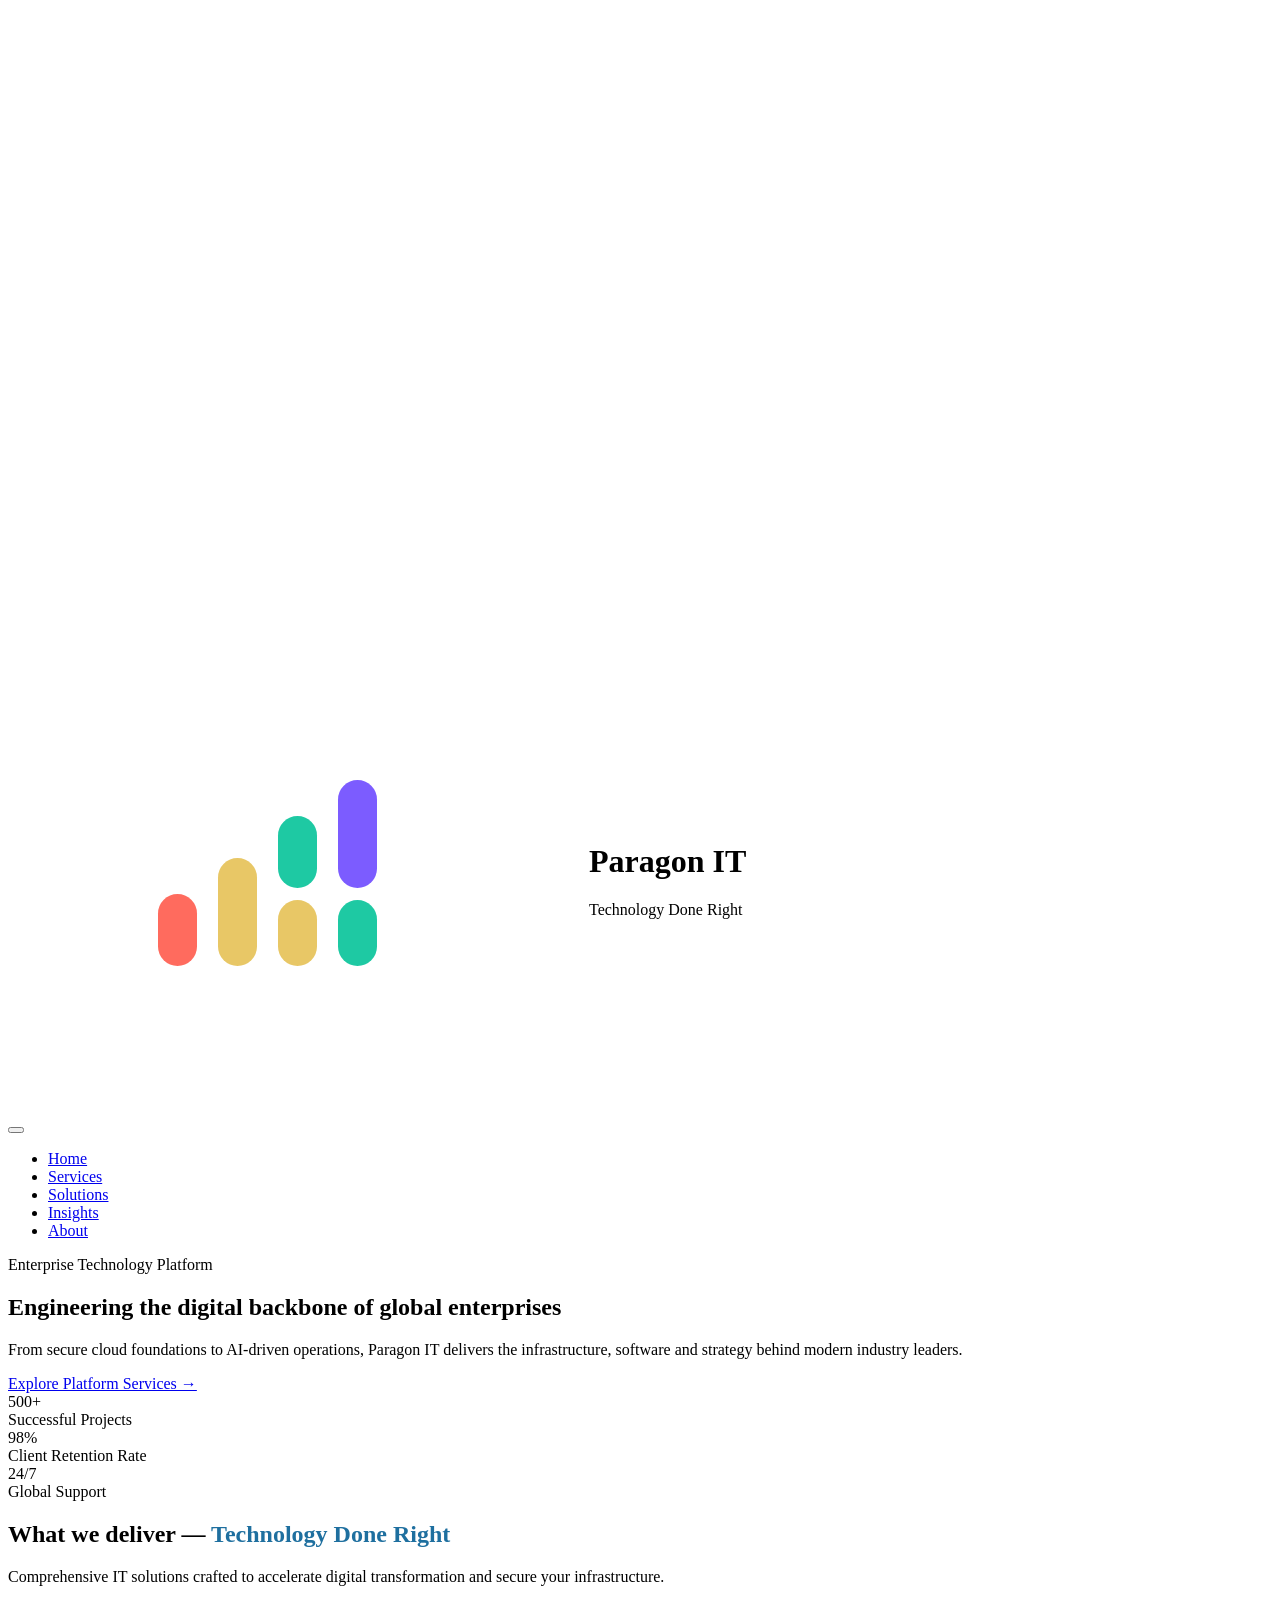
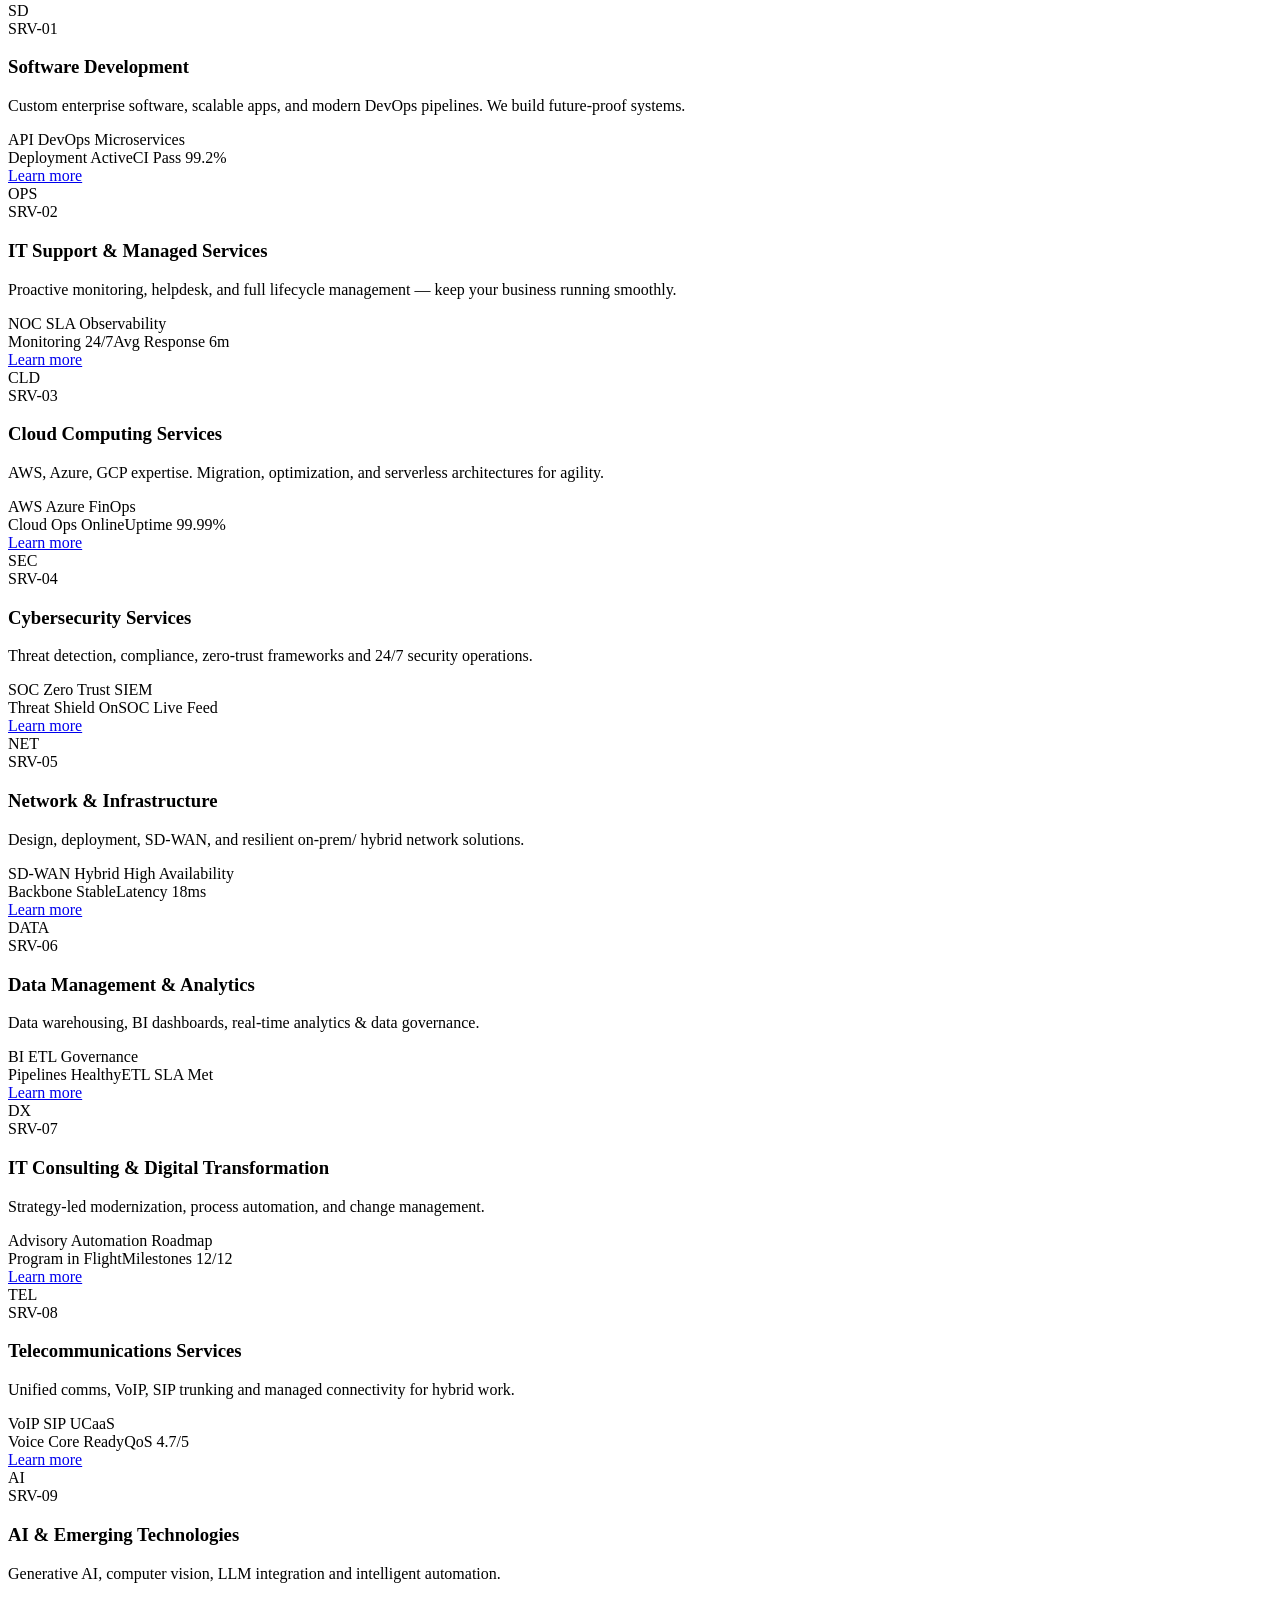
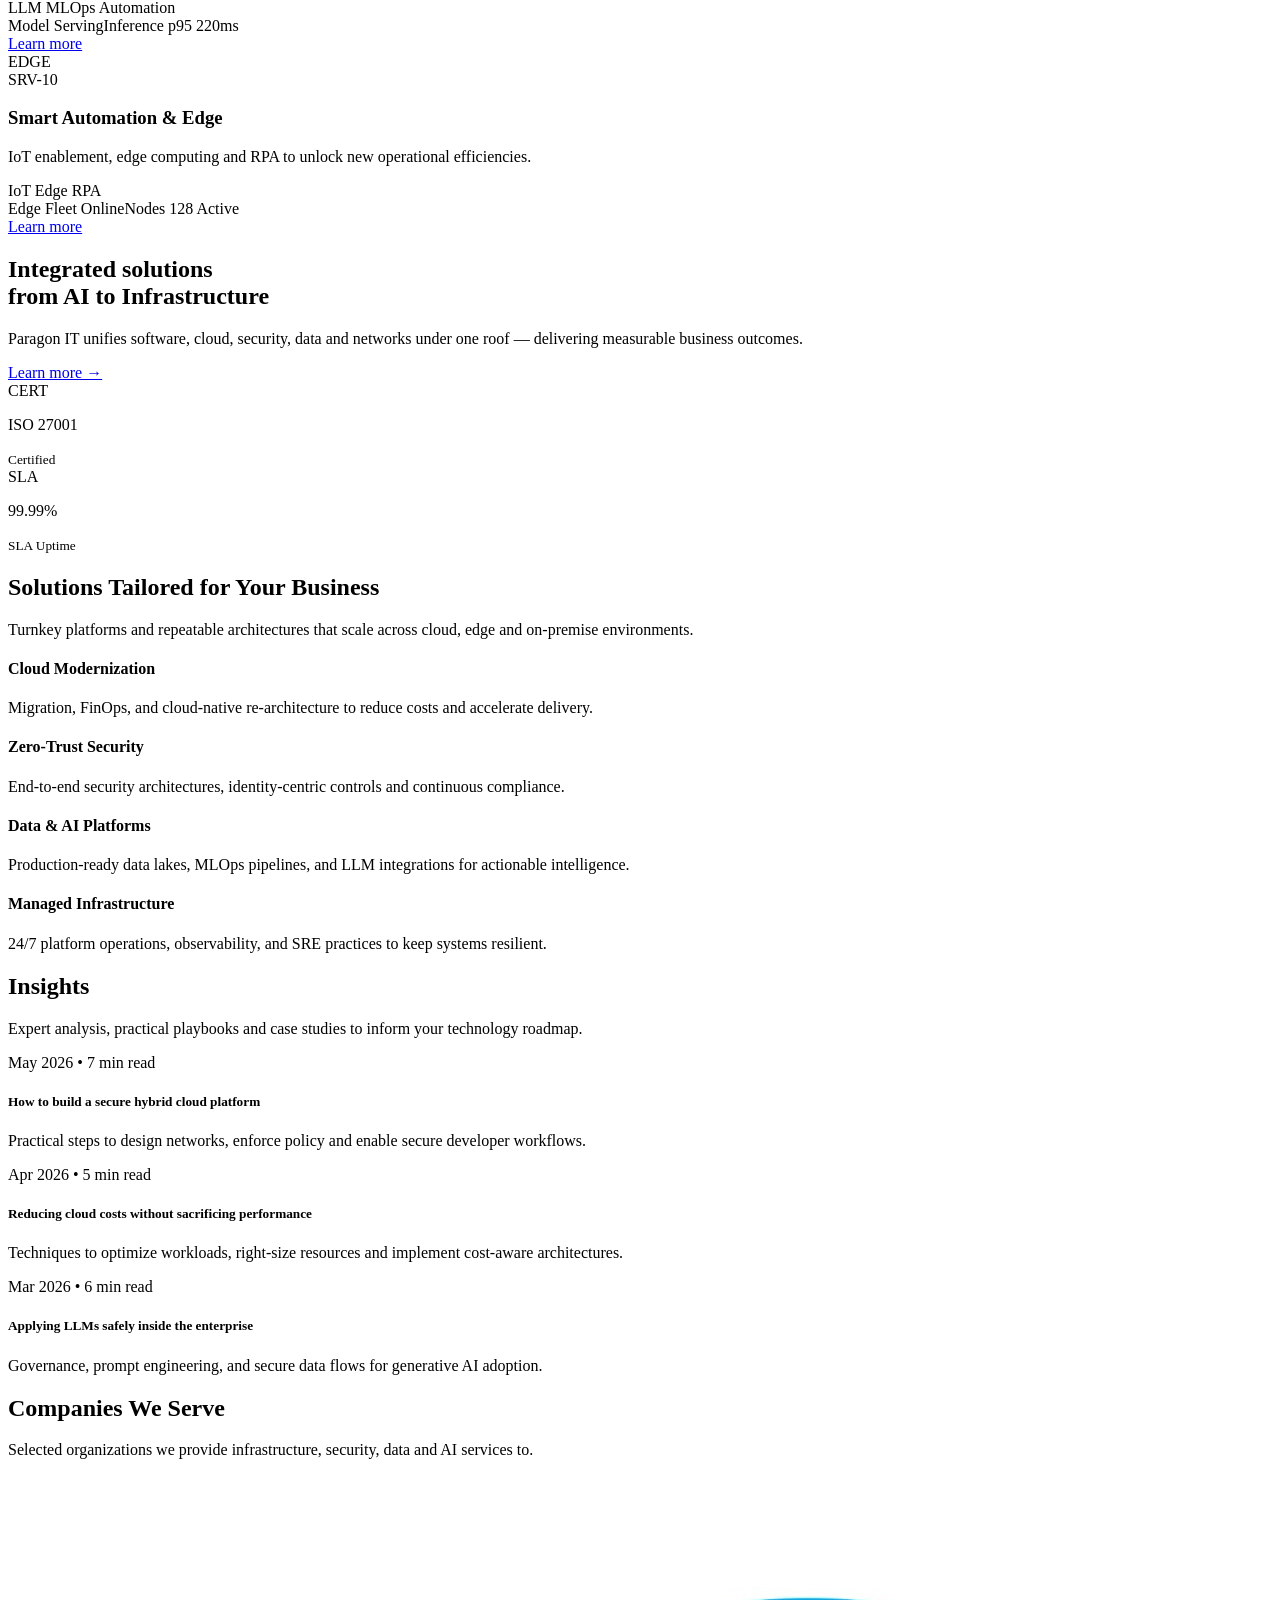
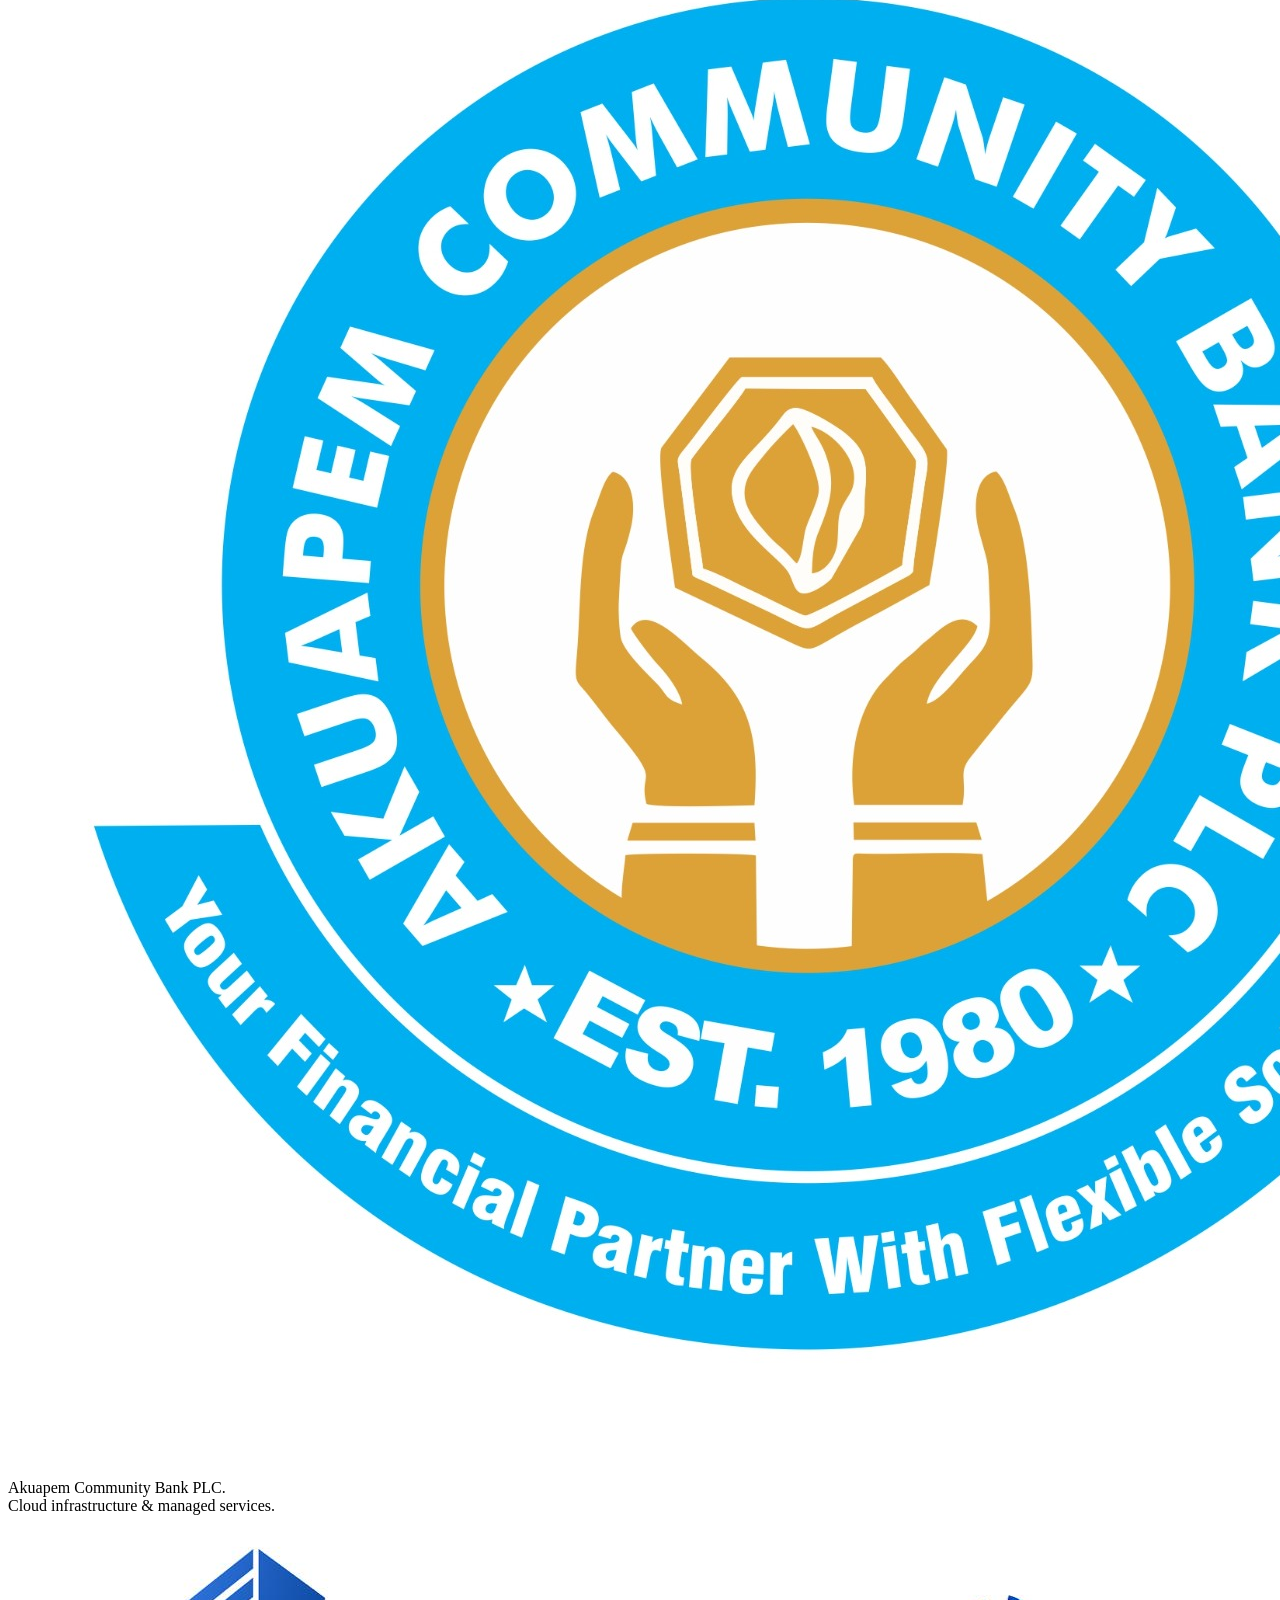
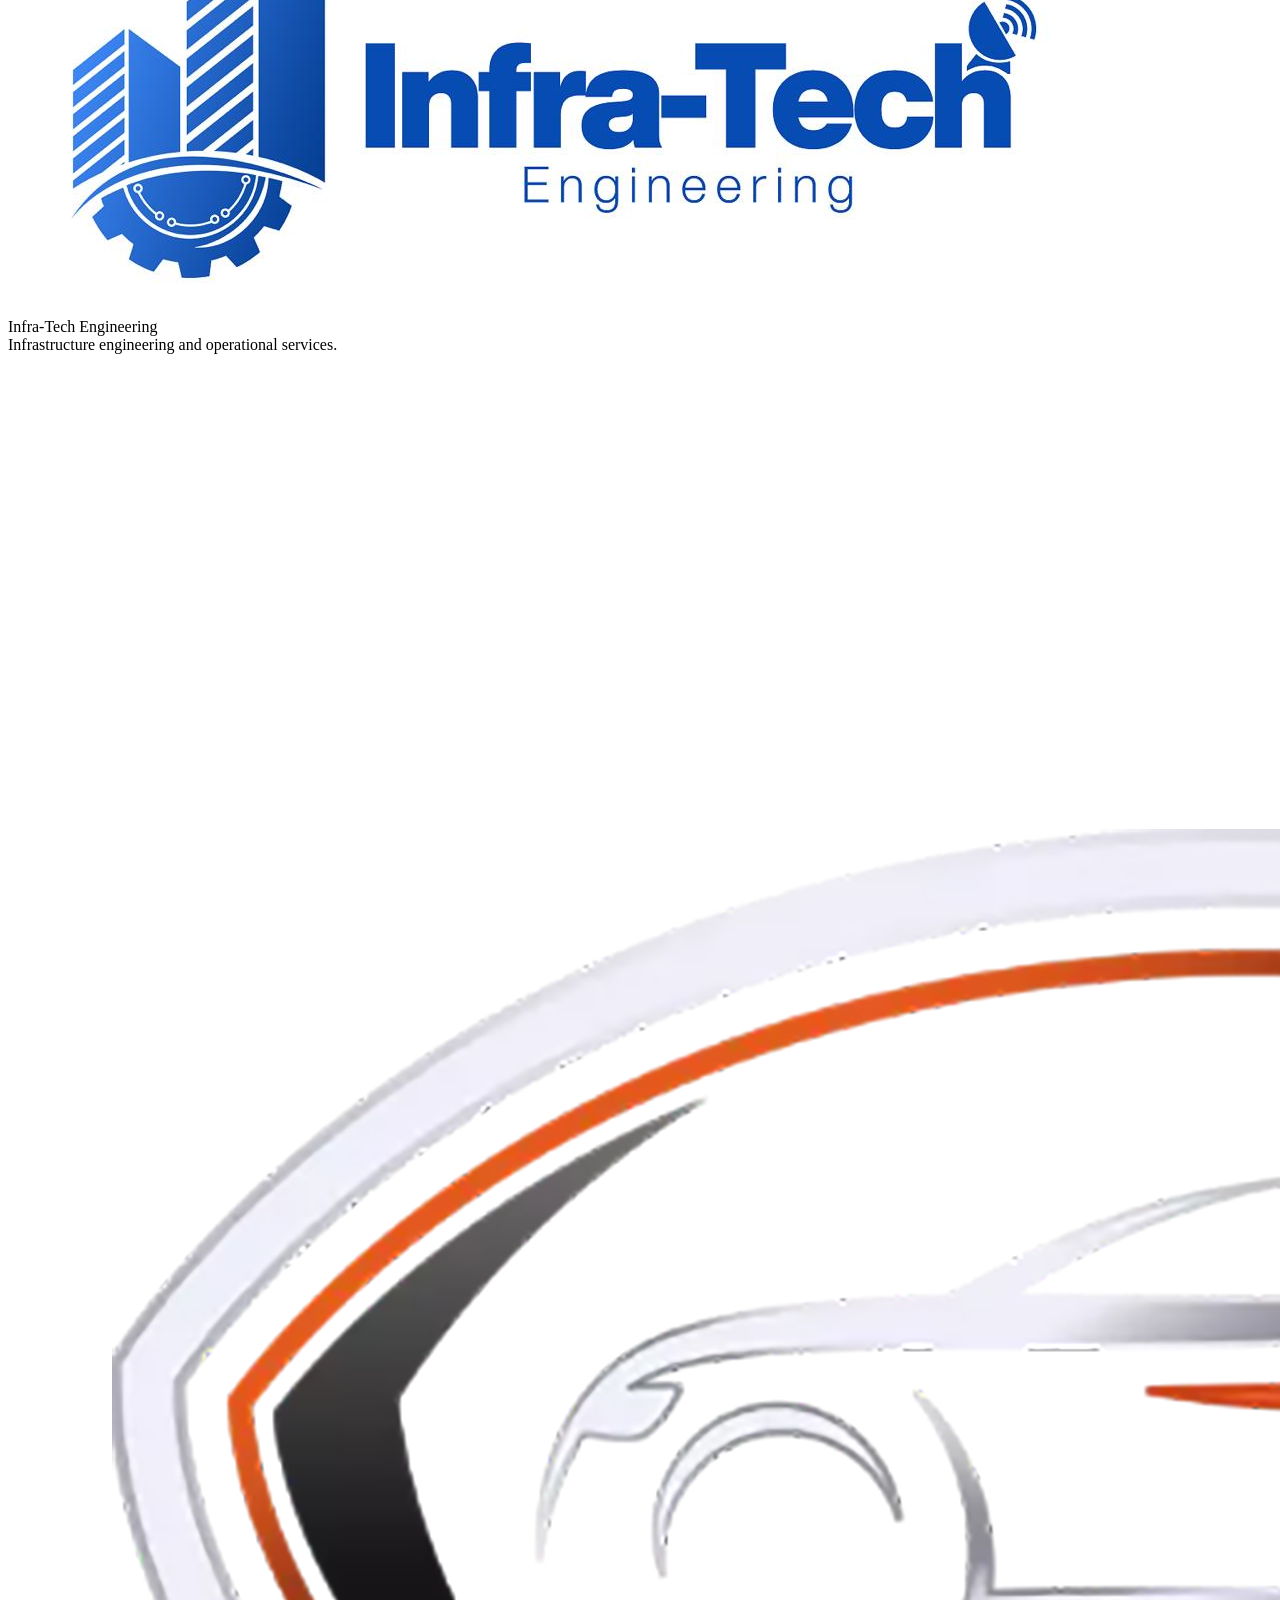
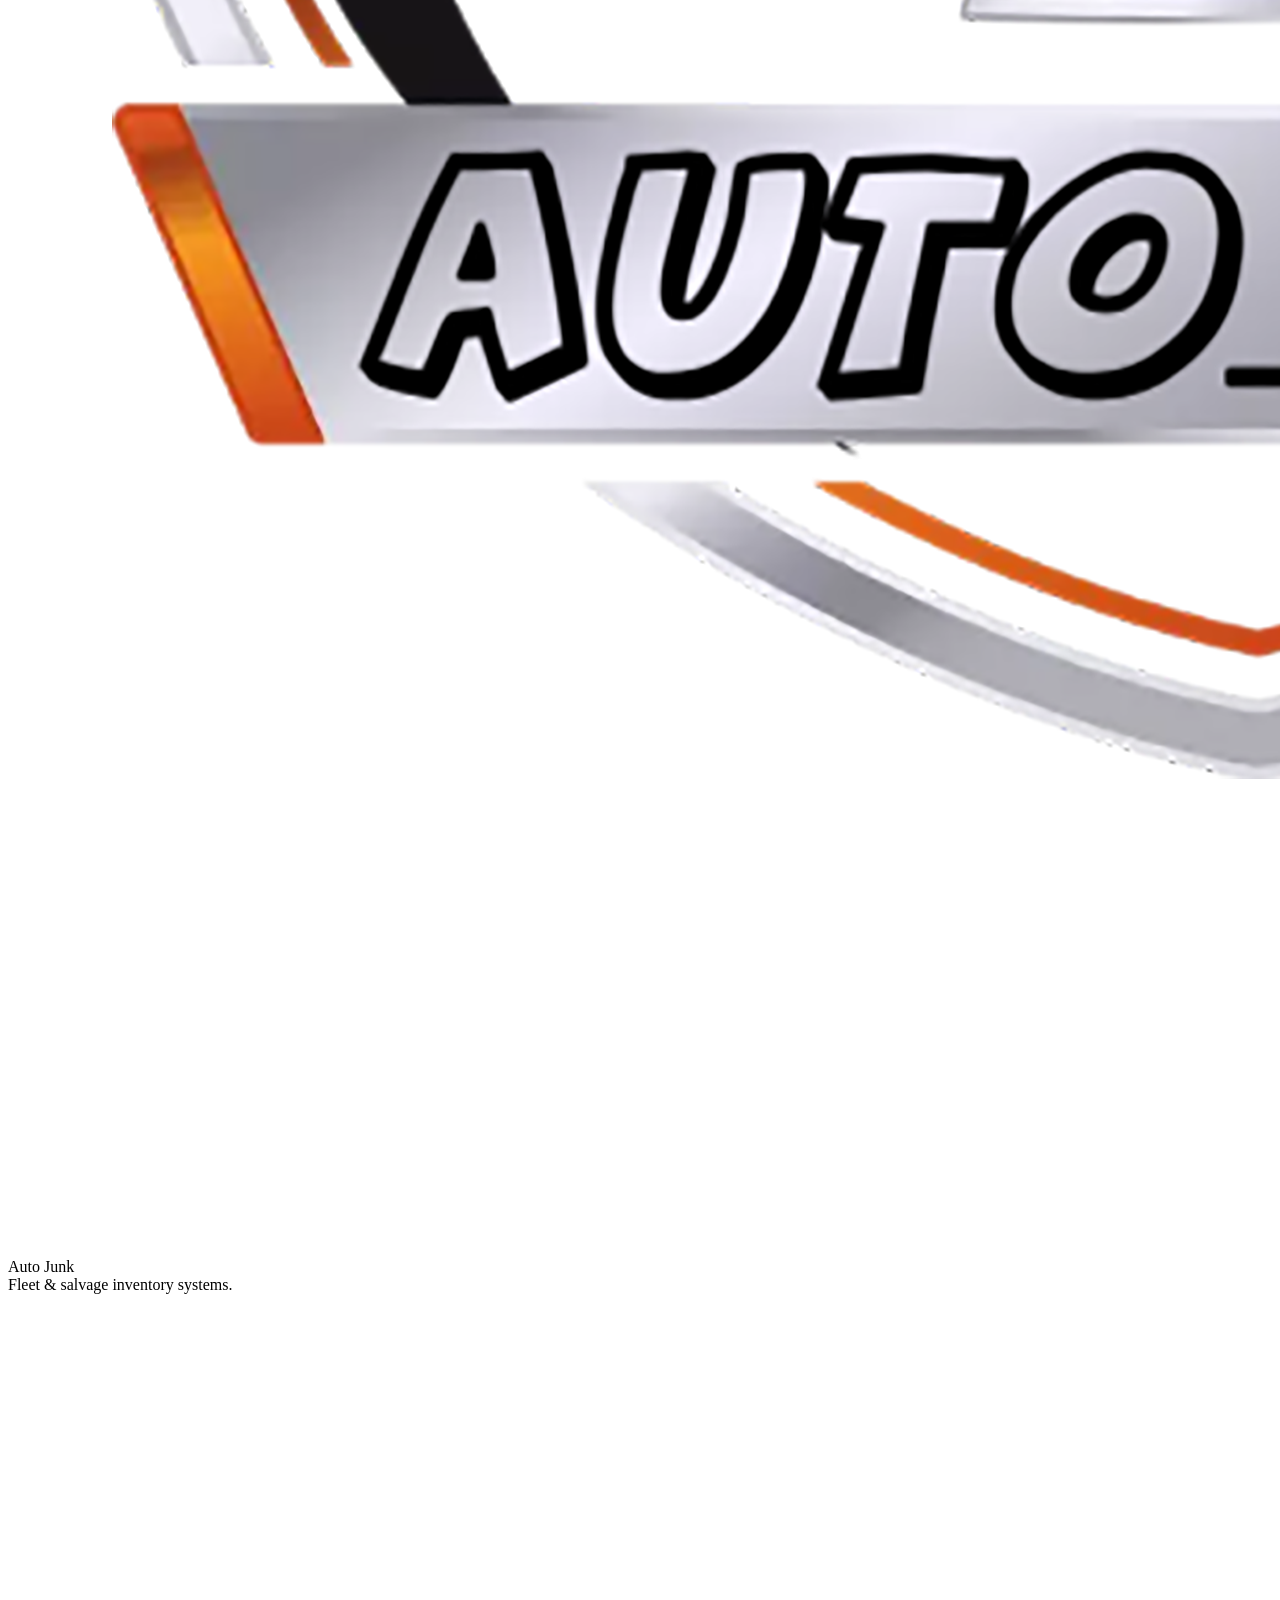
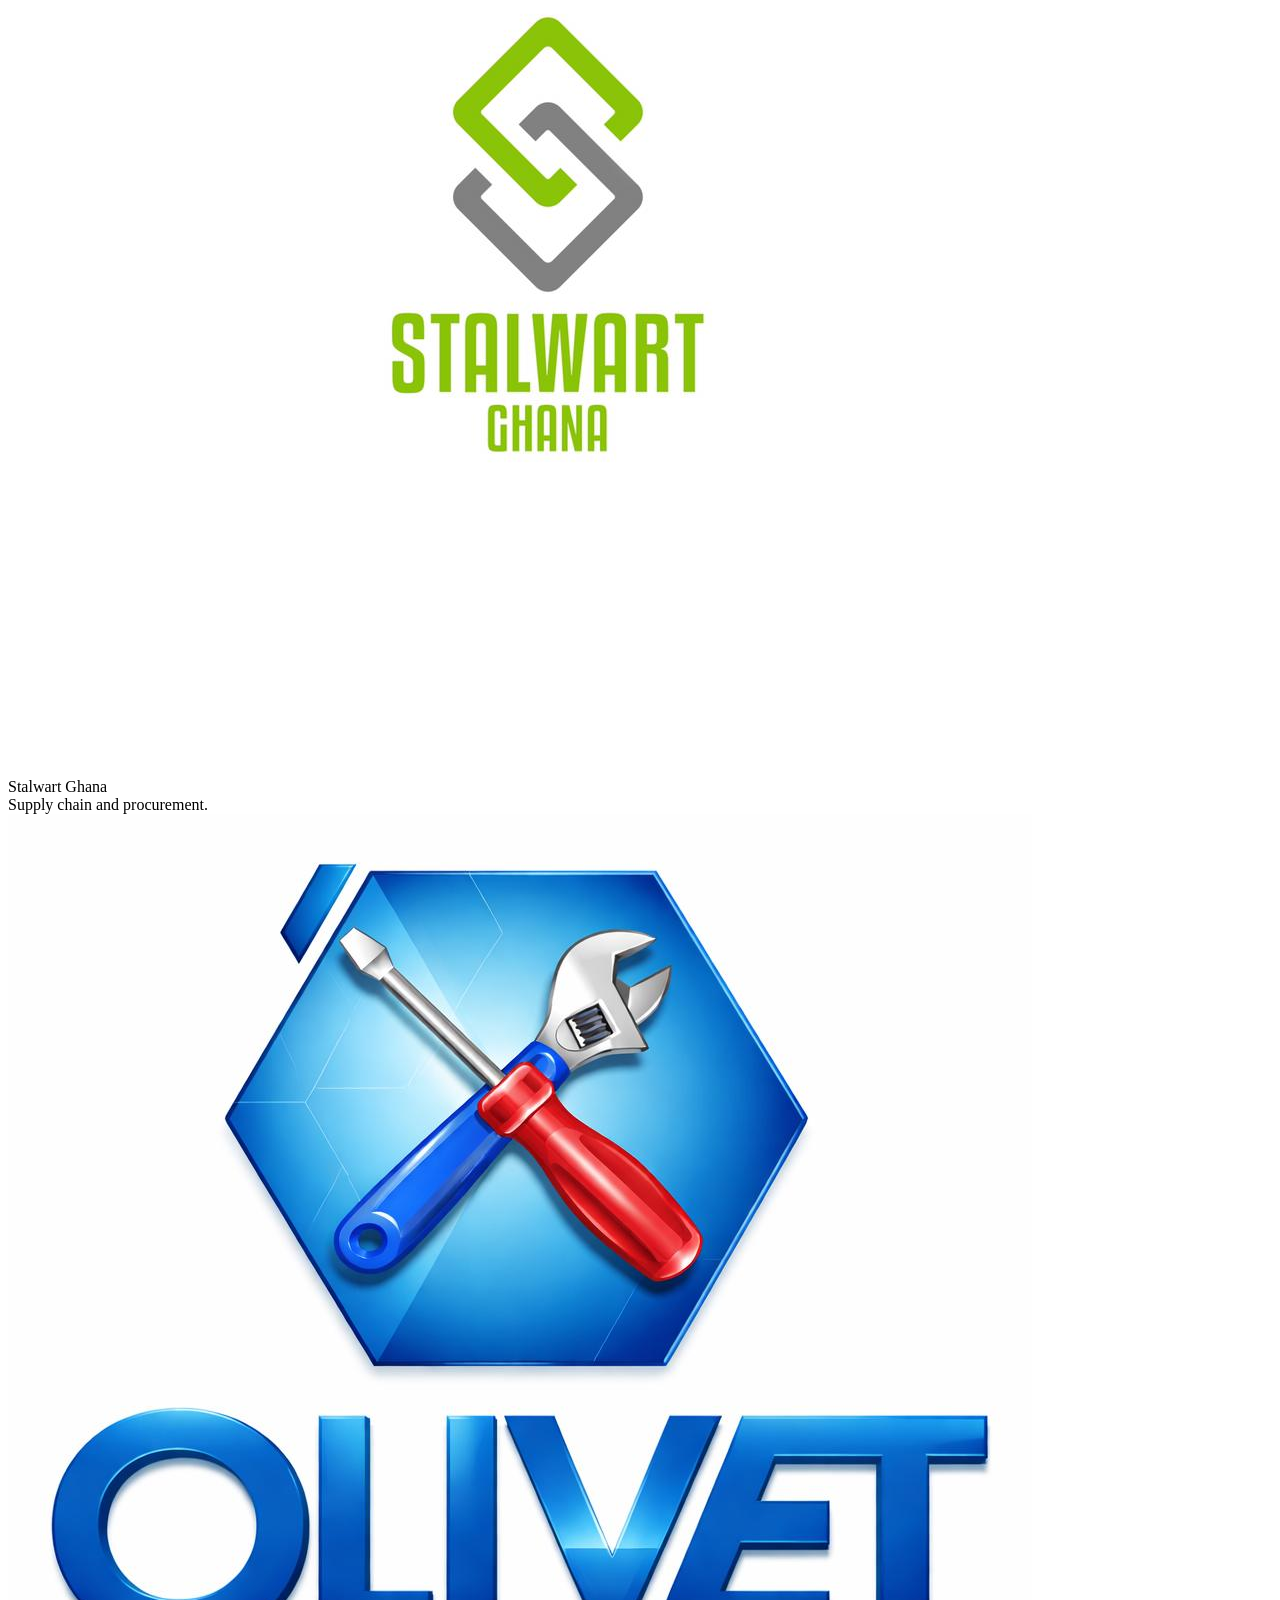
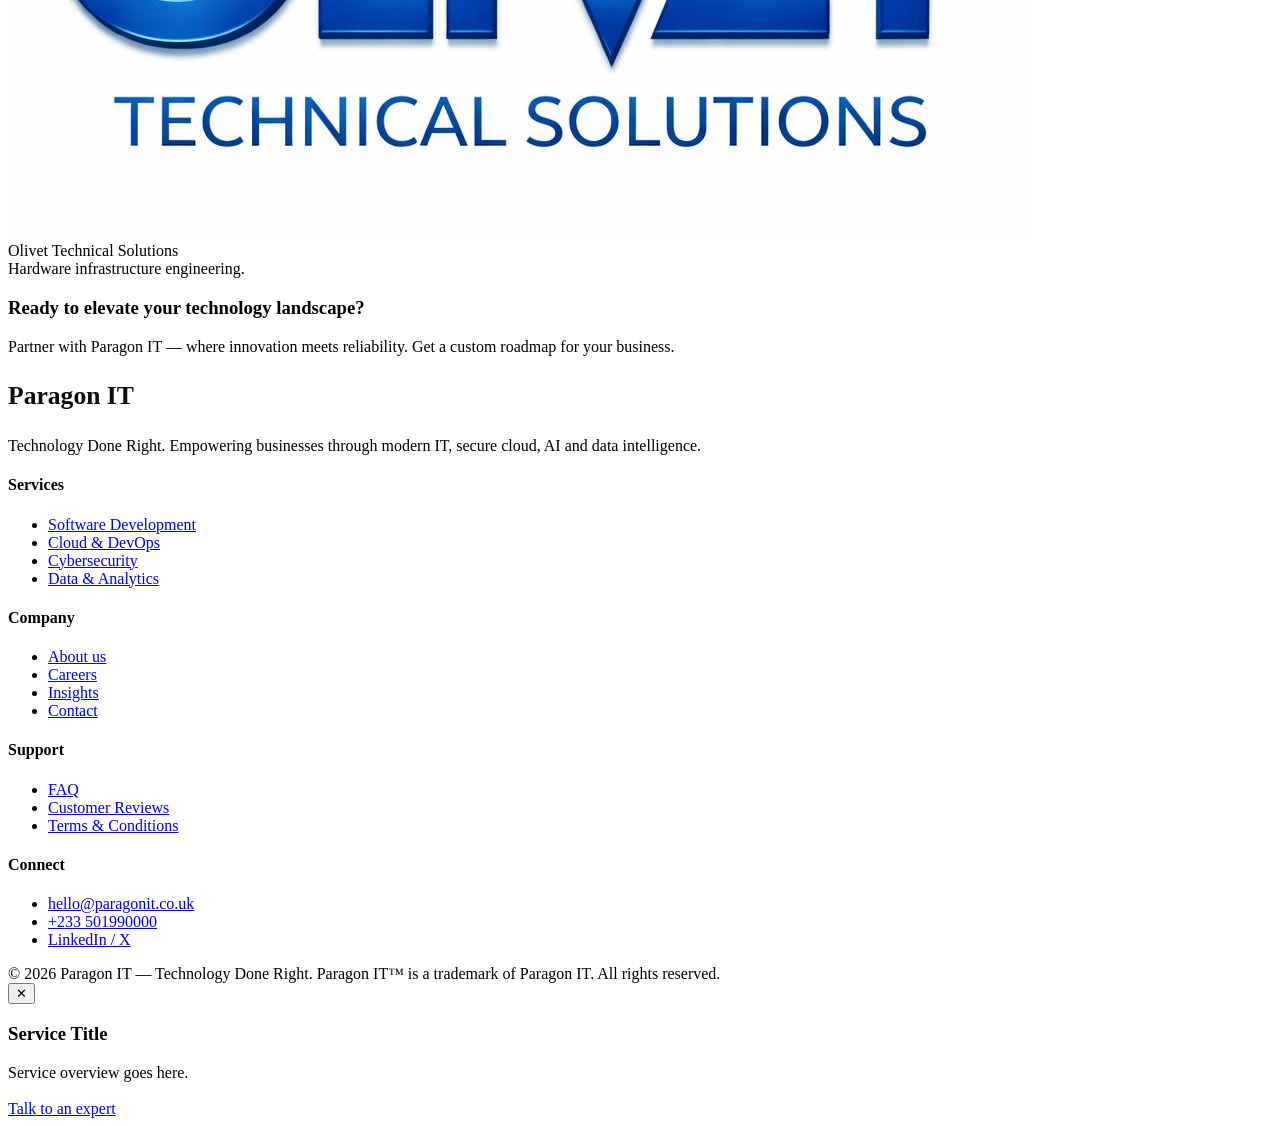
==== commit f6329740: "Update print statement from 'Hello' to 'Goodbye'" ====
--- a/index.html
+++ b/index.html
@@ -6,1285 +6,7 @@
   <title>Paragon IT | Technology Done Right</title>
   <!-- Google Fonts + Simple CSS Reset -->
   <link href="https://fonts.googleapis.com/css2?family=Space+Grotesk:wght@400;500;600;700&family=IBM+Plex+Mono:wght@500&display=swap" rel="stylesheet">
-  <style>
-    * {
-      margin: 0;
-      padding: 0;
-      box-sizing: border-box;
-    }
-
-    img {
-      max-width: 100%;
-      height: auto;
-      display: block;
-    }
-
-    body {
-      font-family: 'Space Grotesk', sans-serif;
-      background-color: var(--bg);
-      color: var(--text-strong);
-      line-height: 1.5;
-      scroll-behavior: smooth;
-    }
-
-    /* Dark / Enterprise Tech Color Variables */
-    :root{
-      --bg: #04070d;
-      --surface: #0b1220;
-      --surface-2: #111d31;
-      --muted: #8ea2bf;
-      --primary: #4e8dff;
-      --accent: #20d9b4;
-      --neon: #6ed8ff;
-      --grid-line: rgba(121, 183, 255, 0.12);
-      --glass: rgba(78, 141, 255, 0.14);
-      --glass-2: rgba(78, 141, 255, 0.08);
-      --card-shadow: 0 26px 56px -26px rgba(0, 0, 0, 0.9);
-      --bg-alt: #08111f;
-      --text-strong: #f4f8ff;
-      color-scheme: dark;
-    }
-    .container {
-      max-width: 1280px;
-      margin: 0 auto;
-      padding: 0 32px;
-    }
-
-    /* Header / Nav */
-    .navbar {
-      display: flex;
-      align-items: center;
-      justify-content: space-between;
-      flex-wrap: wrap;
-      padding: 14px 0;
-      gap: 20px;
-      background: linear-gradient(180deg, rgba(14,49,71,0.02), transparent);
-      border-bottom: 1px solid rgba(14,49,71,0.04);
-      backdrop-filter: blur(4px);
-      position: fixed;
-      left: 0;
-      right: 0;
-      top: 0;
-      width: 100%;
-      z-index: 1200;
-      transition: box-shadow 0.18s ease, background 0.18s ease, padding 0.12s ease;
-    }
-
-    /* When navbar is fixed at top it should have slightly more contrast */
-    .navbar.fixed-elev {
-      box-shadow: 0 10px 30px rgba(14,49,71,0.08);
-      background: linear-gradient(180deg, rgba(255,255,255,0.98), rgba(255,255,255,0.95));
-      border-bottom-color: rgba(14,49,71,0.06);
-    }
-
-    .logo-area {
-      display: flex;
-      align-items: baseline;
-      gap: 8px;
-      flex-wrap: wrap;
-    }
-
-    .logo-icon {
-      font-weight: 800;
-      font-size: 1.8rem;
-      letter-spacing: -0.5px;
-      background: linear-gradient(135deg, var(--primary) 0%, var(--accent) 100%);
-      background-clip: text;
-      -webkit-background-clip: text;
-      color: transparent;
-    }
-
-    .logo-sub {
-      font-weight: 500;
-      font-size: 0.85rem;
-      color: #2C9E8A;
-      letter-spacing: 0.3px;
-      border-left: 2px solid #2C9E8A;
-      padding-left: 10px;
-    }
-
-    .site-logo {
-      height: 56px;
-      width: auto;
-      display: inline-block;
-      vertical-align: middle;
-      filter: drop-shadow(0 6px 18px rgba(14,49,71,0.06));
-    }
-
-    /* imitation of the attached PNG style: "Paragon IT" + slogan */
-    .brand-block h1 {
-      font-size: 1.9rem;
-      font-weight: 800;
-      color: #0B2B40;
-      line-height: 1.2;
-      margin: 0;
-      background: linear-gradient(90deg, #e45756 0%, #ffd24a 33%, #35c07a 66%, var(--primary) 100%);
-      -webkit-background-clip: text;
-      background-clip: text;
-      color: transparent;
-      text-shadow: 0 4px 18px rgba(14,49,71,0.04);
-    }
-    .brand-block .slogan {
-      font-size: 0.85rem;
-      font-weight: 500;
-      color: var(--accent);
-      letter-spacing: 0.3px;
-      margin-top: 4px;
-    }
-
-    .nav-links {
-      display: flex;
-      gap: 28px;
-      list-style: none;
-      font-weight: 600;
-    }
-    .nav-toggle{ display:none; background:transparent; border:0; cursor:pointer; padding:8px; border-radius:8px; }
-    .nav-toggle .hamburger{ width:22px; height:2px; background:var(--text-strong); display:block; position:relative; }
-    .nav-toggle .hamburger::before, .nav-toggle .hamburger::after{ content:''; display:block; height:2px; background:var(--text-strong); position:absolute; left:0; right:0; }
-    .nav-toggle .hamburger::before{ top:-6px; }
-    .nav-toggle .hamburger::after{ top:6px; }
-    .nav-links a {
-      text-decoration: none;
-      color: #0B2B40;
-      transition: color 0.15s;
-      font-size: 0.98rem;
-      opacity: 0.95;
-    }
-    .nav-links a:hover {
-      color: var(--primary);
-    }
-    .nav-links a.active {
-      color: var(--primary);
-      font-weight: 800;
-    }
-    .nav-links a.active::after{
-      content: '';
-      display: block;
-      height: 3px;
-      background: linear-gradient(90deg,var(--primary),var(--accent));
-      border-radius: 4px;
-      margin-top: 8px;
-      width: 60%;
-      margin-left: 20%;
-    }
-    .btn-outline {
-      border: 1.5px solid rgba(30,111,159,0.12);
-      background: transparent;
-      padding: 8px 18px;
-      border-radius: 40px;
-      font-weight: 700;
-      color: var(--primary);
-      transition: all 0.18s ease;
-    }
-    .btn-outline:hover {
-      background: var(--primary);
-      color: white;
-      box-shadow: var(--card-shadow);
-    }
-
-    /* Hero Section */
-    .hero {
-      padding: 80px 0 70px;
-      background: linear-gradient(160deg, var(--bg-alt) 0%, var(--bg) 100%);
-      border-radius: 0 0 28px 28px;
-      border: 1px solid rgba(14,49,71,0.03);
-      box-shadow: 0 20px 40px -24px rgba(14,49,71,0.06);
-    }
-    .hero-grid {
-      display: flex;
-      flex-wrap: wrap;
-      align-items: center;
-      justify-content: space-between;
-      gap: 40px;
-    }
-    .hero-content {
-      flex: 1.2;
-    }
-    .hero-badge {
-      background: var(--primary);
-      color: white;
-      display: inline-block;
-      padding: 6px 14px;
-      border-radius: 40px;
-      font-size: 0.8rem;
-      font-weight: 700;
-      margin-bottom: 24px;
-      border: 1px solid rgba(30,111,159,0.08);
-    }
-    .hero-content h1 {
-      font-size: 3.0rem;
-      font-weight: 800;
-      line-height: 1.08;
-      margin-bottom: 20px;
-      color: #0B2B40;
-    }
-    .hero-content h1 span {
-      color: var(--primary);
-      border-bottom: 3px solid rgba(44,158,138,0.12);
-    }
-    .hero-desc {
-      font-size: 1.05rem;
-      color: var(--muted);
-      max-width: 600px;
-      margin-bottom: 32px;
-    }
-    .btn-primary {
-      background: linear-gradient(90deg, var(--primary), #16607f);
-      border: none;
-      padding: 12px 30px;
-      border-radius: 48px;
-      font-weight: 700;
-      font-size: 0.98rem;
-      color: white;
-      cursor: pointer;
-      transition: transform 0.18s ease, box-shadow 0.18s ease;
-      box-shadow: var(--card-shadow);
-      display: inline-block;
-      text-decoration: none;
-    }
-    .btn-primary:hover {
-      transform: translateY(-2px);
-      box-shadow: 0 24px 48px -20px rgba(14,49,71,0.08);
-    }
-    .hero-stats {
-      flex: 0.9;
-      background: var(--surface);
-      border-radius: 20px;
-      padding: 28px 24px;
-      box-shadow: 0 12px 28px rgba(14,49,71,0.04);
-      border: 1px solid rgba(14,49,71,0.03);
-    }
-    .stat-item {
-      margin-bottom: 24px;
-    }
-    .stat-number {
-      font-size: 2.0rem;
-      font-weight: 800;
-      color: var(--primary);
-    }
-    .stat-label {
-      color: var(--muted);
-      font-weight: 600;
-    }
-
-    /* Services Section */
-    .section {
-      padding: 96px 0;
-    }
-    .section-header {
-      text-align: center;
-      max-width: 700px;
-      margin: 0 auto 56px;
-    }
-    .section-header h2 {
-      font-size: clamp(1.9rem, 2.6vw, 2.35rem);
-      font-weight: 700;
-      color: #0B2B40;
-      margin-bottom: 16px;
-      letter-spacing: -0.025em;
-    }
-    .section-header p {
-      color: #4A5B6E;
-      font-size: 1.1rem;
-    }
-    .services-grid {
-      display: grid;
-      grid-template-columns: repeat(auto-fill, minmax(300px, 1fr));
-      gap: 30px;
-    }
-    .service-card {
-      background: white;
-      border-radius: 28px;
-      padding: 30px 24px;
-      transition: all 0.25s ease;
-      border: 1px solid #E9EEF3;
-      box-shadow: 0 4px 12px rgba(0,0,0,0.02);
-    }
-    .service-card:hover {
-      transform: translateY(-6px);
-      border-color: #cde3ef;
-      box-shadow: 0 20px 30px -12px rgba(30,111,159,0.12);
-    }
-    .service-icon {
-      font-size: 2.5rem;
-      margin-bottom: 20px;
-      display: inline-block;
-      background: #EFF6FA;
-      padding: 12px;
-      border-radius: 20px;
-      color: #1E6F9F;
-    }
-    .service-card h3 {
-      font-size: 1.4rem;
-      font-weight: 700;
-      margin-bottom: 12px;
-      color: #0B2B40;
-    }
-    .service-card p {
-      color: #556579;
-      font-size: 0.95rem;
-    }
-
-    /* Showcase / Integrated solutions */
-    .showcase-section{
-      margin: 40px 0;
-      padding: 44px 0;
-      background: linear-gradient(180deg, rgba(255,255,255,0.01), rgba(255,255,255,0.02));
-      border-radius: 18px;
-      border: 1px solid rgba(255,255,255,0.02);
-    }
-    .showcase-grid{
-      display: flex;
-      gap: 32px;
-      align-items: center;
-      justify-content: space-between;
-      flex-wrap: wrap;
-    }
-    .showcase-left{ flex: 1 1 420px; }
-    .showcase-left h2{ font-size: clamp(1.6rem, 2.1vw, 2rem); color: #0B2B40; margin-bottom: 12px; line-height:1.05; }
-    .showcase-left h2 span{ color: var(--primary); }
-    .showcase-left .muted{ color: #9fb0bf; margin: 18px 0; max-width: 580px; }
-    .showcase-right{ flex: 1 1 320px; display: flex; gap: 16px; flex-wrap: wrap; justify-content:flex-end; }
-    .mini-card{ background: var(--surface); border-radius: 16px; padding: 18px; width: 160px; text-align: center; box-shadow: 0 12px 30px -16px rgba(45,183,255,0.08); border:1px solid rgba(255,255,255,0.02); }
-    .mini-icon{
-      display: flex;
-      align-items: center;
-      justify-content: center;
-      width: 44px;
-      height: 44px;
-      margin: 0 auto 12px;
-      border-radius: 10px;
-      background: rgba(57, 160, 255, 0.12);
-      color: #80c2ff;
-      font-family: 'IBM Plex Mono', monospace;
-      font-size: 0.72rem;
-      font-weight: 700;
-      letter-spacing: 0.03em;
-      box-shadow: inset 0 0 0 1px rgba(125, 194, 255, 0.2);
-    }
-    .mini-title{ font-weight: 700; margin-top: 6px; color: #0B2B40; }
-    .mini-sub{ color: var(--muted); display:block; margin-top:6px; }
-
-    /* Solutions & Insights sections */
-    .solutions-section{ padding: 64px 0; margin-top: 8px; }
-    .solutions-grid{ display: grid; grid-template-columns: repeat(auto-fit,minmax(240px,1fr)); gap: 24px; }
-    .solution-card{ background: var(--surface); border:1px solid rgba(14,49,71,0.04); padding:22px; border-radius:14px; box-shadow: 0 12px 28px rgba(14,49,71,0.04); }
-    .solution-card h4{ color:#0B2B40; margin-bottom:8px; font-size:1.05rem; }
-    .solution-card p{ color: var(--muted); font-size:0.95rem; }
-
-    .insights-section{ padding: 64px 0; margin-top: 8px; border-top:1px solid rgba(255,255,255,0.02); }
-    .insights-grid{ display: grid; grid-template-columns: repeat(auto-fit,minmax(280px,1fr)); gap: 20px; }
-    .insight-card{ background: var(--surface); padding:18px; border-radius:12px; border:1px solid rgba(14,49,71,0.03); }
-    .insight-card h5{ color:#0B2B40; margin-bottom:8px; font-size:1rem; }
-    .insight-card .meta{ color:var(--muted); font-size:0.85rem; margin-bottom:10px; }
-    .insight-card p{ color:var(--muted); font-size:0.95rem; }
-
-    /* Partners Section */
-    .partners-section{ padding: 56px 0; }
-    .partners-grid{ display: grid; grid-template-columns: repeat(auto-fit,minmax(180px,1fr)); gap: 18px; align-items: center; }
-    .partner-card{ background: var(--surface); border:1px solid rgba(14,49,71,0.04); padding:18px; border-radius:12px; text-align:center; box-shadow: 0 10px 24px rgba(14,49,71,0.03); }
-    .partner-logo{ height:56px; width:auto; margin:0 auto 12px; filter:grayscale(20%); opacity:0.95; }
-    .partner-logo[alt="Auto Junk"]{ height:82px; mix-blend-mode: screen; }
-    .partner-logo[alt="Stalwart Ghana"]{ height:82px; }
-    .partner-name{ font-weight:700; color:#0B2B40; margin-bottom:6px; }
-    .partner-desc{ color:var(--muted); font-size:0.92rem; }
-
-    /* Service detail modal */
-    .modal{ position:fixed; inset:0; display:none; align-items:center; justify-content:center; background: rgba(4,20,30,0.6); z-index:1400; }
-    .modal[aria-hidden="false"]{ display:flex; }
-    .modal-inner{ position:relative; background:var(--surface); border-radius:12px; width: min(900px, 92%); max-height:86vh; overflow:auto; padding:28px; box-shadow: 0 30px 60px rgba(14,49,71,0.12); }
-    .modal-close{ position:absolute; top:12px; right:14px; background:none; border:0; font-size:1.1rem; cursor:pointer; color:var(--muted); }
-    .modal h3{ margin:0 0 8px 0; }
-    .modal p{ color:var(--muted); }
-    .modal .modal-bullets{ margin-top:12px; }
-    .modal .modal-bullets li{ margin-bottom:8px; }
-    .service-more-btn{ margin-top:16px; display:inline-block; }
-
-    /* CTA */
-    .cta-section {
-      background: linear-gradient(105deg, #0B2B40 0%, #134B66 100%);
-      border-radius: 48px;
-      margin: 40px 32px 60px;
-      padding: 64px 48px;
-      text-align: center;
-      color: white;
-    }
-    .cta-section h3 {
-      font-size: clamp(1.65rem, 2.2vw, 2rem);
-      font-weight: 700;
-      margin-bottom: 16px;
-      line-height: 1.2;
-    }
-    .cta-section p {
-      font-size: 1.1rem;
-      opacity: 0.85;
-      margin-bottom: 32px;
-      max-width: 550px;
-      margin-left: auto;
-      margin-right: auto;
-    }
-    .btn-light {
-      background: white;
-      color: #0B2B40;
-      padding: 12px 32px;
-      border-radius: 40px;
-      font-weight: 700;
-      text-decoration: none;
-      display: inline-block;
-      transition: 0.2s;
-    }
-    .btn-light:hover {
-      background: #2C9E8A;
-      color: white;
-      transform: scale(1.02);
-    }
-
-    /* Footer */
-    footer {
-      background: linear-gradient(180deg, rgba(8, 13, 23, 0.95), rgba(6, 10, 18, 0.98));
-      color: #556579;
-      padding: 48px 0 24px;
-      margin-top: 40px;
-      border-top: 1px solid rgba(138, 173, 225, 0.16);
-    }
-    .footer-grid {
-      display: flex;
-      flex-wrap: wrap;
-      justify-content: space-between;
-      gap: 40px;
-      margin-bottom: 48px;
-    }
-    .footer-col p {
-      max-width: 260px;
-      margin-top: 12px;
-      font-size: 0.9rem;
-    }
-    .footer-col h4 {
-      color: #0B2B40;
-      margin-bottom: 18px;
-      font-weight: 600;
-    }
-    .footer-links {
-      list-style: none;
-    }
-    .footer-links li {
-      margin-bottom: 10px;
-    }
-    .footer-links a {
-      color: #556579;
-      text-decoration: none;
-      transition: color 0.15s;
-    }
-    .footer-links a:hover {
-      color: var(--accent);
-    }
-    .copyright {
-      text-align: center;
-      border-top: 1px solid #2A3A48;
-      padding-top: 28px;
-      font-size: 0.85rem;
-    }
-
-    /* Dark enterprise-tech visual overrides */
-    body {
-      background:
-        radial-gradient(1100px 720px at 88% -8%, rgba(78, 141, 255, 0.22), transparent 60%),
-        radial-gradient(900px 620px at -4% 24%, rgba(32, 217, 180, 0.16), transparent 54%),
-        linear-gradient(180deg, #04070d 0%, #070d16 100%);
-      color: var(--text-strong);
-      position: relative;
-      overflow-x: hidden;
-    }
-    body::before {
-      content: "";
-      position: fixed;
-      inset: 0;
-      pointer-events: none;
-      background-image:
-        linear-gradient(to right, var(--grid-line) 1px, transparent 1px),
-        linear-gradient(to bottom, var(--grid-line) 1px, transparent 1px);
-      background-size: 64px 64px;
-      mask-image: radial-gradient(circle at center, rgba(0, 0, 0, 0.66), transparent 86%);
-      z-index: -1;
-    }
-    .logo-icon,
-    .stat-number,
-    .nav-links a.active,
-    .hero-content h1 span,
-    .section-header h2 span {
-      color: var(--primary);
-    }
-    .brand-block h1,
-    .hero-content h1,
-    .section-header h2,
-    .showcase-left h2,
-    .solution-card h4,
-    .insight-card h5,
-    .partner-name,
-    .footer-col h4,
-    .cta-section h3 {
-      color: var(--text-strong);
-      text-shadow: none;
-    }
-    .hero-content h1,
-    .section-header h2,
-    .showcase-left h2 {
-      letter-spacing: -0.02em;
-    }
-    .navbar {
-      padding: 18px 0;
-      background: linear-gradient(180deg, rgba(7, 11, 18, 0.94), rgba(7, 11, 18, 0.8));
-      border-bottom: 1px solid rgba(138, 173, 225, 0.18);
-      backdrop-filter: blur(12px);
-    }
-    .navbar.fixed-elev {
-      box-shadow: 0 18px 42px rgba(0, 0, 0, 0.5);
-      background: linear-gradient(180deg, rgba(6, 10, 18, 0.98), rgba(7, 12, 20, 0.94));
-      border-bottom-color: rgba(138, 173, 225, 0.24);
-    }
-    .site-logo {
-      filter: drop-shadow(0 10px 20px rgba(0, 0, 0, 0.5));
-    }
-    .logo-sub,
-    .brand-block .slogan,
-    .hero-desc,
-    .section-header p,
-    .service-card p,
-    .showcase-left .muted,
-    .solution-card p,
-    .insight-card p,
-    .insight-card .meta,
-    .partner-desc,
-    .footer-col p,
-    .footer-links a,
-    .stat-label {
-      color: var(--muted);
-    }
-    .logo-sub,
-    .brand-block .slogan,
-    .hero-badge,
-    .insight-card .meta {
-      font-family: 'IBM Plex Mono', monospace;
-      letter-spacing: 0.02em;
-    }
-    .nav-links a {
-      color: #c8d6ec;
-    }
-    .nav-links a:hover,
-    .footer-links a:hover {
-      color: var(--accent);
-    }
-    .btn-outline {
-      border: 1px solid rgba(57, 160, 255, 0.34);
-      color: #d9e8ff;
-      background: rgba(57, 160, 255, 0.06);
-    }
-    .btn-outline:hover {
-      background: linear-gradient(120deg, #1f6bb0, #2b90d4);
-      color: #f5fbff;
-      border-color: rgba(57, 160, 255, 0.7);
-    }
-    .btn-primary {
-      background: linear-gradient(100deg, #2f66c9, #4e8dff);
-      box-shadow: 0 0 0 1px rgba(168, 215, 255, 0.2), 0 20px 36px -18px rgba(0, 0, 0, 0.74);
-    }
-    .btn-primary:hover {
-      box-shadow: 0 0 0 1px rgba(168, 215, 255, 0.36), 0 24px 40px -16px rgba(0, 0, 0, 0.8);
-    }
-    .hero {
-      padding: 132px 0 104px;
-      background: linear-gradient(155deg, #0b1325 0%, #09111f 58%, #07111d 100%);
-      border: 1px solid rgba(138, 173, 225, 0.16);
-      box-shadow: 0 24px 44px -24px rgba(0, 0, 0, 0.62);
-      position: relative;
-      overflow: hidden;
-    }
-    .hero::before {
-      content: "";
-      position: absolute;
-      inset: -30% 0 auto auto;
-      width: 520px;
-      height: 520px;
-      background: radial-gradient(circle, rgba(78, 141, 255, 0.18), transparent 70%);
-      filter: blur(20px);
-      pointer-events: none;
-    }
-    .hero-badge {
-      display: inline-flex;
-      align-items: center;
-      gap: 9px;
-      background: rgba(78, 141, 255, 0.08);
-      border: 1px solid rgba(121, 165, 224, 0.34);
-      color: #cfe1ff;
-      box-shadow: none;
-      text-transform: uppercase;
-      font-family: 'IBM Plex Mono', monospace;
-      font-weight: 600;
-      font-size: 0.72rem;
-      letter-spacing: 0.08em;
-    }
-    .badge-dot {
-      width: 6px;
-      height: 6px;
-      border-radius: 50%;
-      background: var(--accent);
-      box-shadow: 0 0 0 3px rgba(32, 217, 180, 0.18);
-      flex-shrink: 0;
-    }
-    .hero-content h1 {
-      font-size: clamp(2.5rem, 4.2vw, 4.1rem);
-      line-height: 1.02;
-      letter-spacing: -0.035em;
-      max-width: 760px;
-    }
-    .hero-content h1 span {
-      display: inline-block;
-      padding-bottom: 2px;
-      border-bottom: 2px solid rgba(78, 141, 255, 0.45);
-    }
-    .hero-stats,
-    .service-card,
-    .mini-card,
-    .solution-card,
-    .insight-card,
-    .modal-inner {
-      background: linear-gradient(180deg, rgba(16, 24, 39, 0.96), rgba(13, 20, 34, 0.9));
-      border: 1px solid rgba(138, 173, 225, 0.18);
-      box-shadow: 0 18px 32px rgba(0, 0, 0, 0.38);
-      backdrop-filter: blur(10px);
-    }
-    .partner-card {
-      background: transparent;
-      border: none;
-      box-shadow: none;
-      padding: 12px;
-    }
-    .service-card:hover {
-      border-color: rgba(78, 141, 255, 0.58);
-      box-shadow: 0 26px 44px -20px rgba(0, 0, 0, 0.72);
-      transform: translateY(-6px) scale(1.01);
-    }
-    .service-icon {
-      background: rgba(57, 160, 255, 0.12);
-      color: #80c2ff;
-      box-shadow: inset 0 0 0 1px rgba(125, 194, 255, 0.2);
-    }
-    .services-grid {
-      grid-template-columns: repeat(auto-fill, minmax(280px, 1fr));
-      gap: 22px;
-    }
-    .service-card {
-      border-radius: 18px;
-      padding: 22px 20px;
-      border: 1px solid rgba(121, 165, 224, 0.22);
-      background:
-        linear-gradient(180deg, rgba(16, 24, 39, 0.96), rgba(12, 19, 31, 0.94)),
-        linear-gradient(120deg, rgba(78, 141, 255, 0.14), transparent 54%);
-      transition: transform 0.22s ease, box-shadow 0.22s ease, border-color 0.22s ease;
-    }
-    .service-top {
-      display: flex;
-      align-items: center;
-      justify-content: space-between;
-      margin-bottom: 14px;
-      gap: 12px;
-    }
-    .service-code {
-      font-family: 'IBM Plex Mono', monospace;
-      font-size: 0.74rem;
-      color: #9ec7ff;
-      border: 1px solid rgba(121, 215, 255, 0.4);
-      padding: 5px 8px;
-      border-radius: 999px;
-      letter-spacing: 0.04em;
-      background: rgba(57, 160, 255, 0.1);
-    }
-    .service-icon {
-      font-family: 'IBM Plex Mono', monospace;
-      font-size: 0.86rem;
-      line-height: 1;
-      padding: 11px 12px;
-      min-width: 48px;
-      text-align: center;
-      border-radius: 10px;
-      letter-spacing: 0.04em;
-    }
-    .service-card h3 {
-      font-size: 1.08rem;
-      letter-spacing: 0.01em;
-      margin-bottom: 10px;
-      color: #eaf2ff;
-    }
-    .service-card p {
-      font-size: 0.92rem;
-      margin-bottom: 16px;
-      color: #9fb2c9;
-    }
-    .service-tags {
-      display: flex;
-      flex-wrap: wrap;
-      gap: 8px;
-      margin-bottom: 14px;
-    }
-    .service-tag {
-      font-family: 'IBM Plex Mono', monospace;
-      font-size: 0.72rem;
-      color: #b9d8ff;
-      border: 1px solid rgba(121, 165, 224, 0.28);
-      background: rgba(57, 160, 255, 0.09);
-      padding: 4px 8px;
-      border-radius: 7px;
-      text-transform: uppercase;
-      letter-spacing: 0.04em;
-    }
-    .service-status {
-      display: flex;
-      align-items: center;
-      justify-content: space-between;
-      gap: 12px;
-      margin-top: 2px;
-      margin-bottom: 12px;
-      padding-top: 12px;
-      border-top: 1px dashed rgba(121, 165, 224, 0.34);
-      font-family: 'IBM Plex Mono', monospace;
-      font-size: 0.72rem;
-      letter-spacing: 0.03em;
-    }
-    .service-state {
-      display: inline-flex;
-      align-items: center;
-      gap: 8px;
-      color: #d4e6ff;
-      text-transform: uppercase;
-      white-space: nowrap;
-    }
-    .service-metric {
-      color: #95aec9;
-      text-align: right;
-    }
-    .service-dot {
-      --pulse: rgba(50, 216, 165, 0.65);
-      width: 8px;
-      height: 8px;
-      border-radius: 999px;
-      background: #32d8a5;
-      box-shadow: 0 0 0 0 var(--pulse);
-      animation: statusPulse 1.8s ease-out infinite;
-      flex-shrink: 0;
-    }
-    .service-dot.warn {
-      --pulse: rgba(255, 209, 102, 0.6);
-      background: #ffd166;
-    }
-    .service-dot.info {
-      --pulse: rgba(122, 199, 255, 0.6);
-      background: #7ac7ff;
-    }
-    .service-more-btn {
-      margin-top: 2px;
-      border-radius: 10px;
-      padding: 8px 12px;
-      font-size: 0.8rem;
-      font-family: 'IBM Plex Mono', monospace;
-      text-transform: uppercase;
-      letter-spacing: 0.04em;
-    }
-    .showcase-section,
-    .insights-section,
-    footer {
-      background: transparent;
-      border-color: rgba(138, 173, 225, 0.14);
-    }
-    .showcase-section {
-      border: 1px solid rgba(138, 173, 225, 0.14);
-      border-radius: 24px;
-      padding: 36px 0;
-      background: linear-gradient(90deg, rgba(78, 141, 255, 0.08), rgba(32, 217, 180, 0.05));
-    }
-    .cta-section {
-      background: linear-gradient(108deg, #0f3d66 0%, #0d5078 48%, #0f624f 100%);
-      border: 1px solid rgba(157, 214, 255, 0.26);
-      box-shadow: 0 24px 48px -20px rgba(0, 0, 0, 0.6);
-      position: relative;
-      overflow: hidden;
-    }
-    .cta-section::before {
-      content: "";
-      position: absolute;
-      inset: -20% auto auto -10%;
-      width: 320px;
-      height: 320px;
-      background: radial-gradient(circle, rgba(255,255,255,0.16), transparent 70%);
-      pointer-events: none;
-    }
-    .cta-section p {
-      color: #d2e7ff;
-      opacity: 0.95;
-    }
-    .btn-light {
-      background: #e7f3ff;
-      color: #05223a;
-    }
-    .btn-light:hover {
-      background: #27d3b8;
-      color: #042132;
-    }
-    .modal {
-      background: rgba(2, 8, 14, 0.78);
-    }
-    .copyright {
-      border-top-color: rgba(138, 173, 225, 0.22);
-      color: #7f93ad;
-    }
-    .footer-col h3 {
-      color: #eaf2ff !important;
-      font-family: 'IBM Plex Mono', monospace;
-      letter-spacing: 0.4px;
-    }
-    .navbar,
-    .hero,
-    .service-card,
-    .solution-card,
-    .insight-card,
-    .partner-card,
-    .hero-stats,
-    .cta-section {
-      animation: riseIn 650ms ease both;
-    }
-    .service-card:nth-child(2),
-    .solution-card:nth-child(2),
-    .insight-card:nth-child(2),
-    .partner-card:nth-child(2) { animation-delay: 80ms; }
-    .service-card:nth-child(3),
-    .solution-card:nth-child(3),
-    .insight-card:nth-child(3),
-    .partner-card:nth-child(3) { animation-delay: 140ms; }
-    .service-card:nth-child(4),
-    .solution-card:nth-child(4),
-    .partner-card:nth-child(4) { animation-delay: 180ms; }
-
-    @keyframes riseIn {
-      from {
-        opacity: 0;
-        transform: translateY(16px);
-      }
-      to {
-        opacity: 1;
-        transform: translateY(0);
-      }
-    }
-
-    @keyframes statusPulse {
-      0% {
-        box-shadow: 0 0 0 0 var(--pulse);
-      }
-      70% {
-        box-shadow: 0 0 0 10px rgba(0, 0, 0, 0);
-      }
-      100% {
-        box-shadow: 0 0 0 0 rgba(0, 0, 0, 0);
-      }
-    }
-
-    @media (prefers-reduced-motion: reduce) {
-      .navbar,
-      .hero,
-      .service-card,
-      .solution-card,
-      .insight-card,
-      .partner-card,
-      .hero-stats,
-      .cta-section {
-        animation: none !important;
-      }
-      .service-dot {
-        animation: none !important;
-      }
-    }
-    @media (max-width: 1100px) {
-      .container {
-        padding: 0 24px;
-      }
-      .hero-content h1 {
-        font-size: clamp(2.1rem, 5.2vw, 2.7rem);
-      }
-      .hero-grid {
-        gap: 28px;
-      }
-      .showcase-grid,
-      .hero-grid {
-        align-items: stretch;
-      }
-      .showcase-right {
-        justify-content: flex-start;
-      }
-      .cta-section {
-        margin-left: 24px;
-        margin-right: 24px;
-        border-radius: 32px;
-      }
-      .footer-grid {
-        gap: 26px;
-      }
-      .partner-logo {
-        height: 48px;
-      }
-      .partner-logo[alt="Auto Junk"] {
-        height: 70px;
-      }
-      .partner-logo[alt="Stalwart Ghana"] {
-        height: 70px;
-      }
-    }
-    @media (max-width: 920px) {
-      .section {
-        padding: 64px 0;
-      }
-      .hero {
-        padding: 56px 0 54px;
-      }
-      .hero-grid,
-      .showcase-grid {
-        flex-direction: column;
-      }
-      .hero-content,
-      .hero-stats,
-      .showcase-left,
-      .showcase-right {
-        flex: 1 1 100%;
-        width: 100%;
-      }
-      .hero-stats {
-        padding: 22px 20px;
-      }
-      .section-header {
-        margin-bottom: 34px;
-      }
-      .section-header h2 {
-        font-size: clamp(1.7rem, 5vw, 2.1rem);
-      }
-      .section-header p {
-        font-size: 1rem;
-      }
-      .services-grid,
-      .solutions-grid,
-      .insights-grid,
-      .partners-grid {
-        grid-template-columns: repeat(2, minmax(0, 1fr));
-      }
-      .footer-grid {
-        display: grid;
-        grid-template-columns: repeat(2, minmax(0, 1fr));
-        gap: 28px 20px;
-      }
-      .modal-inner {
-        width: min(96%, 760px);
-        padding: 22px;
-      }
-      .cta-section {
-        padding: 46px 28px;
-      }
-      .cta-section h3 {
-        font-size: 1.65rem;
-      }
-    }
-    @media (max-width: 800px) {
-      .navbar {
-        align-items: center;
-        justify-content: space-between;
-        padding: 10px 16px;
-        gap: 10px;
-      }
-      .brand-block {
-        width: 100%;
-        display: flex;
-        align-items: center;
-        justify-content: space-between;
-        gap: 10px;
-      }
-      .brand-block .logo-link {
-        min-width: 0;
-      }
-      .brand-block h1 {
-        font-size: 1.28rem;
-      }
-      .brand-block .slogan {
-        font-size: 0.74rem;
-      }
-      .nav-toggle{ display:block; }
-      .nav-links{ display:none; position:absolute; left:0; right:0; top:100%; background:rgba(11, 18, 32, 0.985); padding:14px 16px 16px; flex-direction:column; gap:8px; border-bottom-left-radius:12px; border-bottom-right-radius:12px; box-shadow: 0 16px 30px rgba(0,0,0,0.5); max-height: calc(100vh - 72px); max-height: calc(100dvh - 72px); overflow:auto; }
-      .navbar.nav-open .nav-links{ display:flex; }
-      .nav-links li {
-        width: 100%;
-      }
-      .nav-links a{ padding:11px 8px; display:block; width:100%; }
-      .nav-links .btn-outline {
-        display: inline-flex;
-        justify-content: center;
-      }
-      .site-logo{ height:44px; }
-      .hero-content h1 {
-        font-size: 2.4rem;
-      }
-      .container {
-        padding: 0 24px;
-      }
-      .section {
-        padding: 56px 0;
-      }
-      .service-status {
-        flex-direction: column;
-        align-items: flex-start;
-      }
-      .service-metric {
-        text-align: left;
-      }
-      .services-grid,
-      .solutions-grid,
-      .insights-grid,
-      .partners-grid,
-      .footer-grid {
-        grid-template-columns: minmax(0, 1fr);
-      }
-      .showcase-right {
-        justify-content: flex-start;
-      }
-      .mini-card {
-        width: 100%;
-        max-width: 260px;
-      }
-      .cta-section {
-        margin: 16px;
-        padding: 40px 24px;
-        border-radius: 24px;
-      }
-      .btn-primary,
-      .btn-light {
-        width: 100%;
-        text-align: center;
-      }
-      .modal-inner {
-        width: min(96%, 560px);
-        padding: 18px 16px;
-        max-height: 88vh;
-        max-height: 88dvh;
-      }
-      .modal-close {
-        top: 10px;
-        right: 10px;
-      }
-    }
-    @media (max-width: 380px) {
-      .container {
-        padding: 0 12px;
-      }
-      .navbar {
-        padding: 8px 12px;
-      }
-      .brand-block {
-        gap: 6px;
-      }
-      .site-logo {
-        height: 34px;
-      }
-      .brand-block h1 {
-        font-size: 0.92rem;
-      }
-      .brand-block .slogan {
-        font-size: 0.6rem;
-      }
-      .hero {
-        padding: 36px 0 38px;
-      }
-      .hero-content h1 {
-        font-size: 1.52rem;
-      }
-      .hero-desc {
-        font-size: 0.88rem;
-      }
-      .hero-badge {
-        padding: 5px 10px;
-        font-size: 0.62rem;
-      }
-      .hero-stats {
-        padding: 14px 12px;
-      }
-      .stat-item {
-        margin-bottom: 16px;
-      }
-      .stat-number {
-        font-size: 1.34rem;
-      }
-      .section {
-        padding: 42px 0;
-      }
-      .section-header h2 {
-        font-size: 1.28rem;
-      }
-      .section-header p {
-        font-size: 0.88rem;
-      }
-      .service-card,
-      .solution-card,
-      .insight-card,
-      .partner-card,
-      .mini-card {
-        padding: 12px;
-      }
-      .service-icon {
-        min-width: 42px;
-        padding: 9px 10px;
-        font-size: 0.76rem;
-      }
-      .service-card h3 {
-        font-size: 0.96rem;
-      }
-      .service-card p,
-      .solution-card p,
-      .insight-card p,
-      .partner-desc {
-        font-size: 0.84rem;
-      }
-      .service-status {
-        gap: 6px;
-      }
-      .service-more-btn,
-      .btn-primary,
-      .btn-light {
-        font-size: 0.75rem;
-        padding-left: 10px;
-        padding-right: 10px;
-      }
-      .cta-section {
-        margin: 10px;
-        padding: 24px 12px;
-      }
-      .cta-section h3 {
-        font-size: 1.2rem;
-      }
-      .cta-section p {
-        font-size: 0.86rem;
-        margin-bottom: 20px;
-      }
-    }
-    @media (max-width: 900px) and (orientation: landscape) and (max-height: 540px) {
-      .navbar {
-        padding-top: 6px;
-        padding-bottom: 6px;
-      }
-      .nav-links {
-        max-height: calc(100dvh - 56px);
-      }
-      .hero {
-        padding-top: 30px;
-        padding-bottom: 30px;
-      }
-      .hero-grid {
-        gap: 16px;
-      }
-      .hero-content h1 {
-        font-size: 1.7rem;
-        margin-bottom: 10px;
-      }
-      .hero-desc {
-        margin-bottom: 14px;
-      }
-      .hero-stats {
-        padding: 14px;
-      }
-      .section {
-        padding: 36px 0;
-      }
-      .modal-inner {
-        max-height: 94dvh;
-      }
-      .cta-section {
-        padding-top: 26px;
-        padding-bottom: 26px;
-      }
-    }
-    @media (max-width: 540px) {
-      .container {
-        padding: 0 16px;
-      }
-      .site-logo {
-        height: 38px;
-      }
-      .brand-block h1 {
-        font-size: 1.05rem;
-      }
-      .brand-block .slogan {
-        font-size: 0.66rem;
-        margin-top: 2px;
-      }
-      .hero {
-        padding: 42px 0 44px;
-        border-radius: 0 0 18px 18px;
-      }
-      .hero-badge {
-        margin-bottom: 14px;
-        font-size: 0.68rem;
-      }
-      .hero-content h1 {
-        font-size: 1.78rem;
-        margin-bottom: 14px;
-      }
-      .hero-desc {
-        font-size: 0.94rem;
-        margin-bottom: 18px;
-      }
-      .stat-number {
-        font-size: 1.56rem;
-      }
-      .section {
-        padding: 48px 0;
-      }
-      .section-header {
-        margin-bottom: 24px;
-      }
-      .section-header h2 {
-        font-size: 1.46rem;
-      }
-      .section-header p {
-        font-size: 0.94rem;
-      }
-      .service-card,
-      .solution-card,
-      .insight-card,
-      .partner-card {
-        padding: 16px;
-      }
-      .service-tags {
-        gap: 6px;
-      }
-      .service-tag,
-      .service-code,
-      .service-state,
-      .service-metric {
-        font-size: 0.66rem;
-      }
-      .service-more-btn {
-        width: 100%;
-      }
-      .cta-section {
-        margin: 12px;
-        padding: 30px 16px;
-      }
-      .cta-section h3 {
-        font-size: 1.35rem;
-      }
-      .cta-section p {
-        font-size: 0.94rem;
-      }
-      .footer-col p {
-        max-width: 100%;
-      }
-      .copyright {
-        padding-top: 18px;
-        font-size: 0.76rem;
-      }
-    }
-  </style>
+  <link rel="stylesheet" href="assets/style.css">
 </head>
 <body>
 
@@ -1308,7 +30,7 @@
       <li><a href="#services">Services</a></li>
       <li><a href="#solutions-list">Solutions</a></li>
       <li><a href="#insights">Insights</a></li>
-      <li><a href="#" class="btn-outline">Contact</a></li>
+      <li><a href="about.html">About</a></li>
     </ul>
   </div>
 </div>
@@ -1616,7 +338,7 @@
 </div>
 
 <!-- Footer -->
-<footer>
+<footer id="footer">
   <div class="container">
     <div class="footer-grid">
       <div class="footer-col">
@@ -1635,10 +357,18 @@
       <div class="footer-col">
         <h4>Company</h4>
         <ul class="footer-links">
-          <li><a href="#">About us</a></li>
+          <li><a href="about.html">About us</a></li>
           <li><a href="#">Careers</a></li>
-          <li><a href="#">Insights</a></li>
-          <li><a href="#">Contact</a></li>
+          <li><a href="#insights">Insights</a></li>
+          <li><a href="about.html#contact">Contact</a></li>
+        </ul>
+      </div>
+      <div class="footer-col">
+        <h4>Support</h4>
+        <ul class="footer-links">
+          <li><a href="faq.html">FAQ</a></li>
+          <li><a href="reviews.html">Customer Reviews</a></li>
+          <li><a href="terms.html">Terms & Conditions</a></li>
         </ul>
       </div>
       <div class="footer-col">
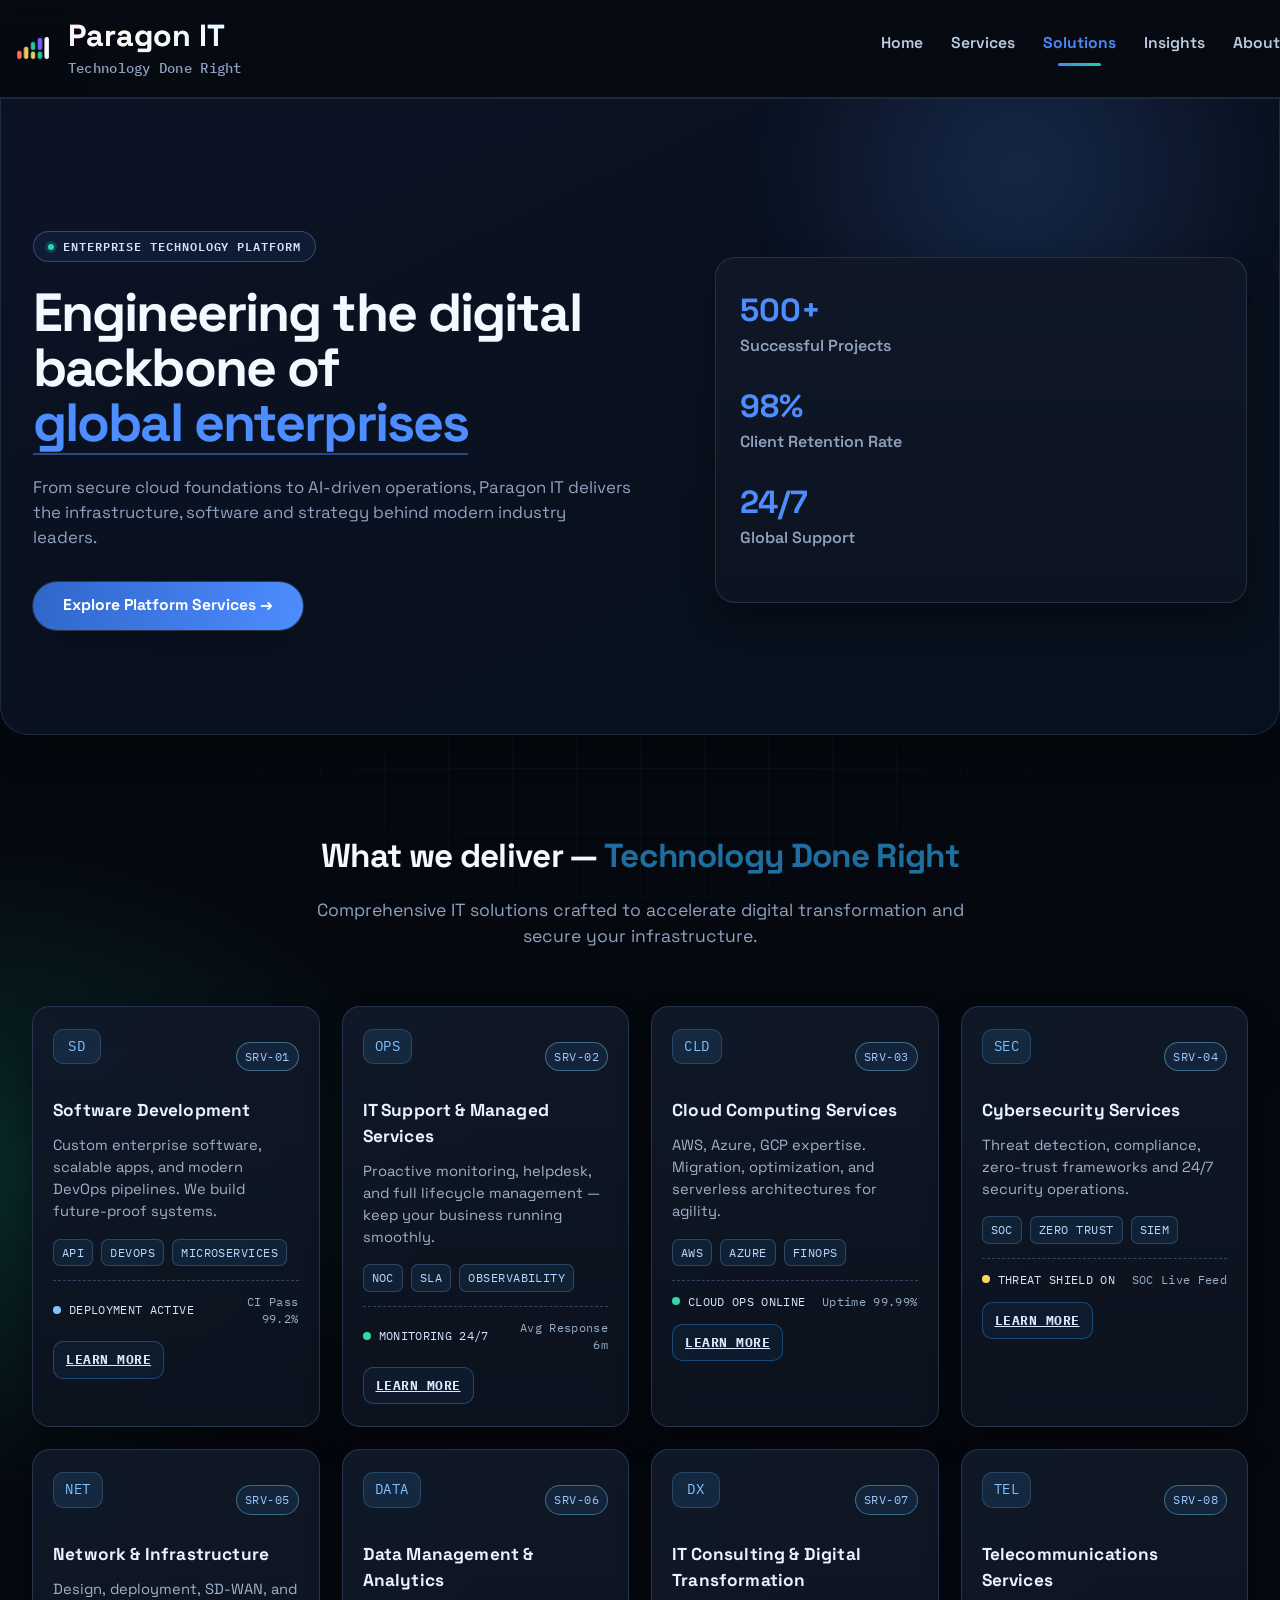
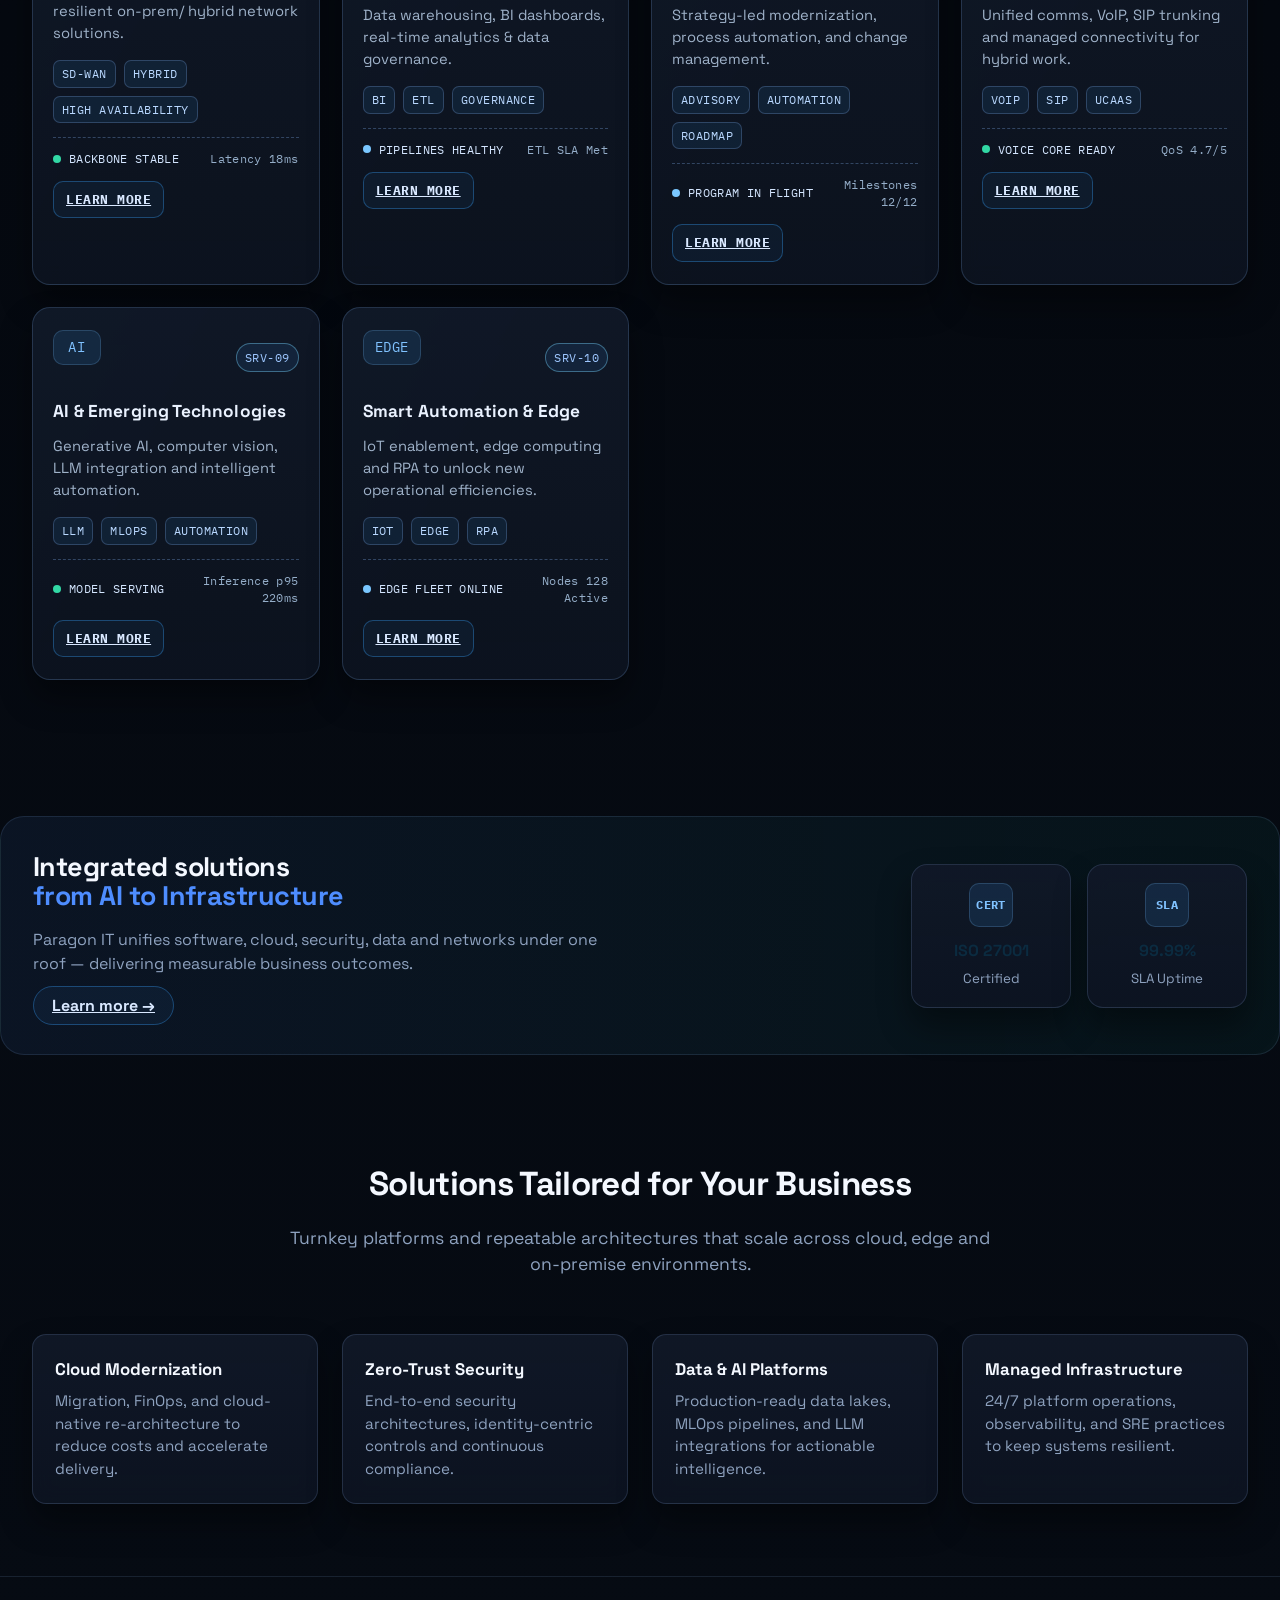
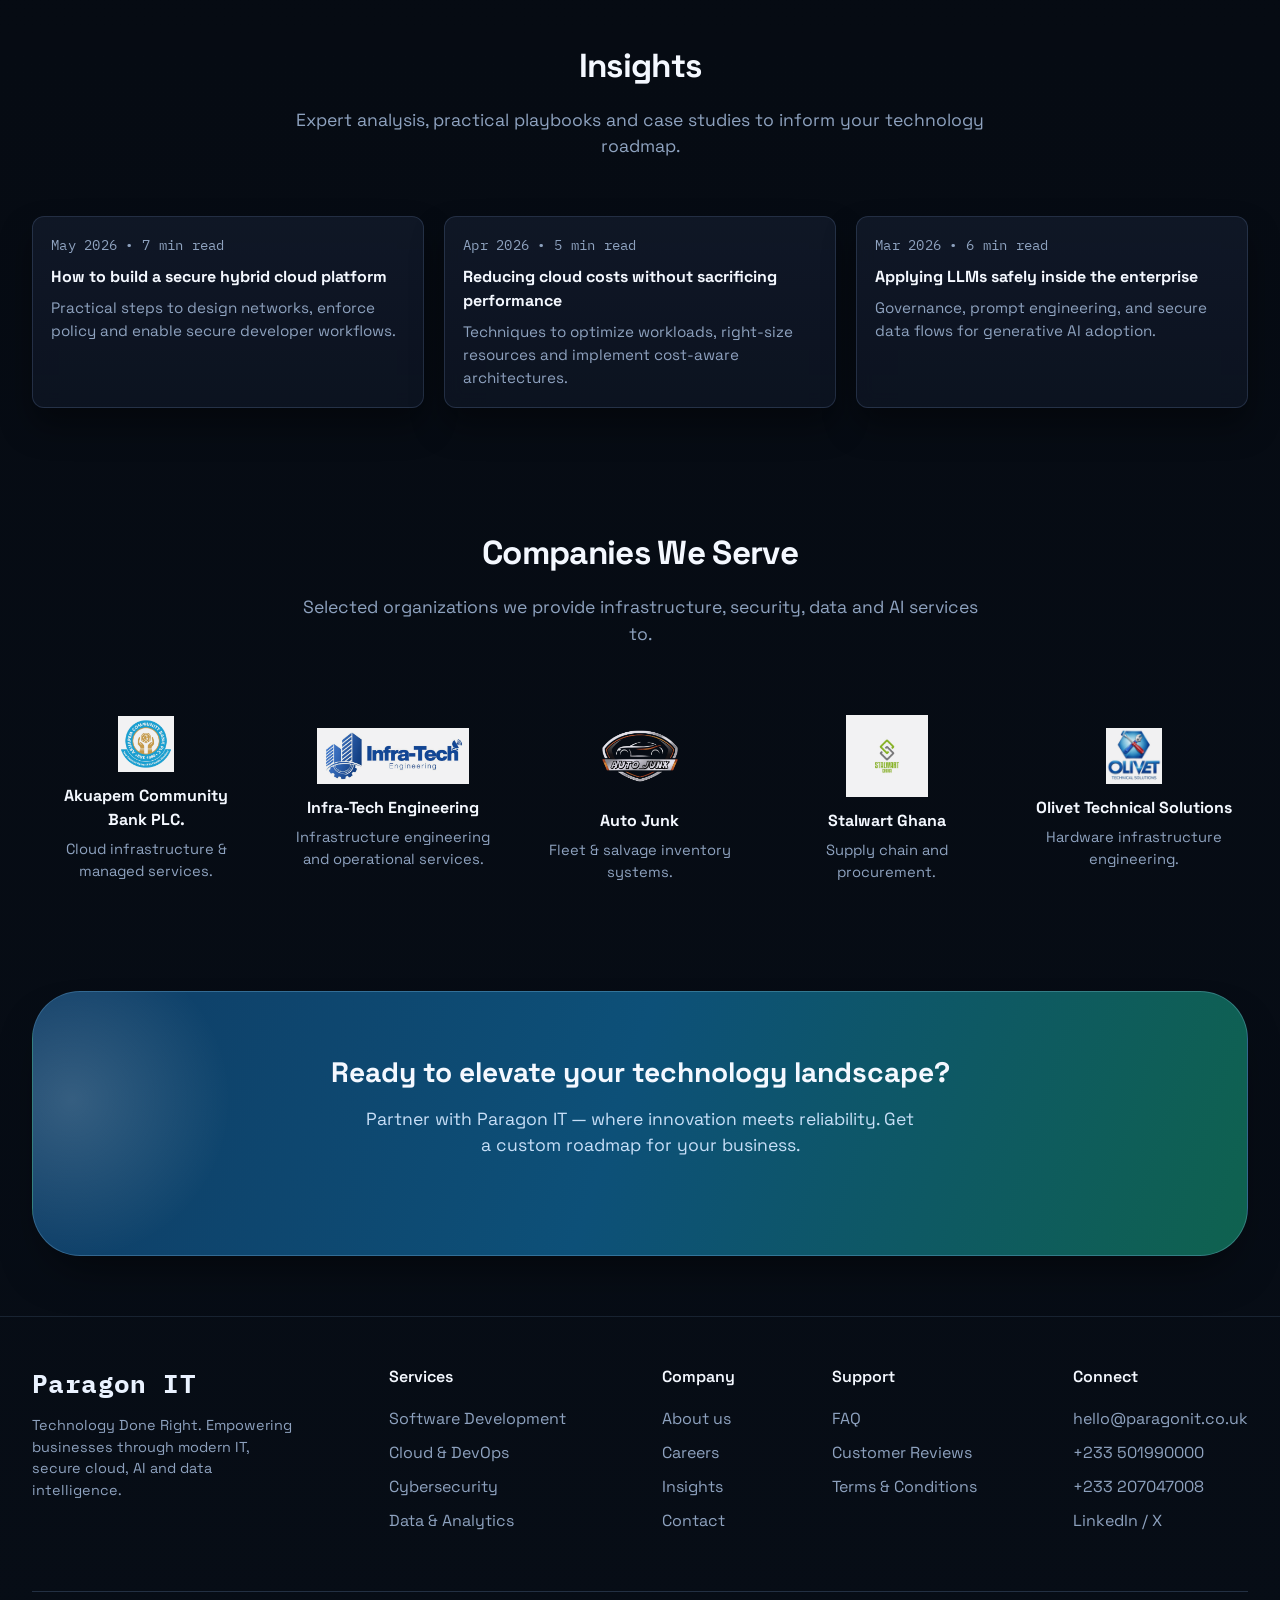
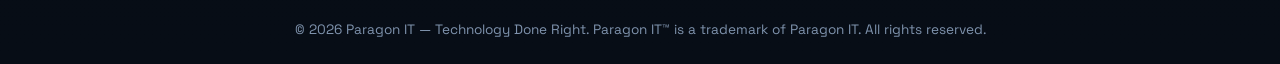
==== commit 58b6dd18: "Update print statement from 'Hello' to 'Goodbye'" ====
--- a/index.html
+++ b/index.html
@@ -376,6 +376,7 @@
         <ul class="footer-links">
           <li><a href="mailto:hello@paragonit.co.uk">hello@paragonit.co.uk</a></li>
           <li><a href="tel:+233501990000">+233 501990000</a></li>
+          <li><a href="tel:+233207047008">+233 207047008</a></li>
           <li><a href="#">LinkedIn / X</a></li>
         </ul>
       </div>
--- a/assets/style.css
+++ b/assets/style.css
@@ -0,0 +1,1535 @@
+* {
+  margin: 0;
+  padding: 0;
+  box-sizing: border-box;
+}
+
+img {
+  max-width: 100%;
+  height: auto;
+  display: block;
+}
+
+body {
+  font-family: 'Space Grotesk', sans-serif;
+  background-color: var(--bg);
+  color: var(--text-strong);
+  line-height: 1.5;
+  scroll-behavior: smooth;
+}
+
+/* Dark / Enterprise Tech Color Variables */
+:root{
+  --bg: #04070d;
+  --surface: #0b1220;
+  --surface-2: #111d31;
+  --muted: #8ea2bf;
+  --primary: #4e8dff;
+  --accent: #20d9b4;
+  --neon: #6ed8ff;
+  --grid-line: rgba(121, 183, 255, 0.12);
+  --glass: rgba(78, 141, 255, 0.14);
+  --glass-2: rgba(78, 141, 255, 0.08);
+  --card-shadow: 0 26px 56px -26px rgba(0, 0, 0, 0.9);
+  --bg-alt: #08111f;
+  --text-strong: #f4f8ff;
+  color-scheme: dark;
+}
+.container {
+  max-width: 1280px;
+  margin: 0 auto;
+  padding: 0 32px;
+}
+
+/* Header / Nav */
+.navbar {
+  display: flex;
+  align-items: center;
+  justify-content: space-between;
+  flex-wrap: wrap;
+  padding: 14px 0;
+  gap: 20px;
+  background: linear-gradient(180deg, rgba(14,49,71,0.02), transparent);
+  border-bottom: 1px solid rgba(14,49,71,0.04);
+  backdrop-filter: blur(4px);
+  position: fixed;
+  left: 0;
+  right: 0;
+  top: 0;
+  width: 100%;
+  z-index: 1200;
+  transition: box-shadow 0.18s ease, background 0.18s ease, padding 0.12s ease;
+}
+
+/* When navbar is fixed at top it should have slightly more contrast */
+.navbar.fixed-elev {
+  box-shadow: 0 10px 30px rgba(14,49,71,0.08);
+  background: linear-gradient(180deg, rgba(255,255,255,0.98), rgba(255,255,255,0.95));
+  border-bottom-color: rgba(14,49,71,0.06);
+}
+
+.logo-area {
+  display: flex;
+  align-items: baseline;
+  gap: 8px;
+  flex-wrap: wrap;
+}
+
+.logo-icon {
+  font-weight: 800;
+  font-size: 1.8rem;
+  letter-spacing: -0.5px;
+  background: linear-gradient(135deg, var(--primary) 0%, var(--accent) 100%);
+  background-clip: text;
+  -webkit-background-clip: text;
+  color: transparent;
+}
+
+.logo-sub {
+  font-weight: 500;
+  font-size: 0.85rem;
+  color: #2C9E8A;
+  letter-spacing: 0.3px;
+  border-left: 2px solid #2C9E8A;
+  padding-left: 10px;
+}
+
+.site-logo {
+  height: 56px;
+  width: auto;
+  display: inline-block;
+  vertical-align: middle;
+  filter: drop-shadow(0 6px 18px rgba(14,49,71,0.06));
+}
+
+/* imitation of the attached PNG style: "Paragon IT" + slogan */
+.brand-block h1 {
+  font-size: 1.9rem;
+  font-weight: 800;
+  color: #0B2B40;
+  line-height: 1.2;
+  margin: 0;
+  background: linear-gradient(90deg, #e45756 0%, #ffd24a 33%, #35c07a 66%, var(--primary) 100%);
+  -webkit-background-clip: text;
+  background-clip: text;
+  color: transparent;
+  text-shadow: 0 4px 18px rgba(14,49,71,0.04);
+}
+.brand-block .slogan {
+  font-size: 0.85rem;
+  font-weight: 500;
+  color: var(--accent);
+  letter-spacing: 0.3px;
+  margin-top: 4px;
+}
+
+.nav-links {
+  display: flex;
+  gap: 28px;
+  list-style: none;
+  font-weight: 600;
+}
+.nav-toggle{ display:none; background:transparent; border:0; cursor:pointer; padding:8px; border-radius:8px; }
+.nav-toggle .hamburger{ width:22px; height:2px; background:var(--text-strong); display:block; position:relative; }
+.nav-toggle .hamburger::before, .nav-toggle .hamburger::after{ content:''; display:block; height:2px; background:var(--text-strong); position:absolute; left:0; right:0; }
+.nav-toggle .hamburger::before{ top:-6px; }
+.nav-toggle .hamburger::after{ top:6px; }
+.nav-links a {
+  text-decoration: none;
+  color: #0B2B40;
+  transition: color 0.15s;
+  font-size: 0.98rem;
+  opacity: 0.95;
+}
+.nav-links a:hover {
+  color: var(--primary);
+}
+.nav-links a.active {
+  color: var(--primary);
+  font-weight: 800;
+}
+.nav-links a.active::after{
+  content: '';
+  display: block;
+  height: 3px;
+  background: linear-gradient(90deg,var(--primary),var(--accent));
+  border-radius: 4px;
+  margin-top: 8px;
+  width: 60%;
+  margin-left: 20%;
+}
+.nav-links a.btn-outline.active {
+  color: #d9e8ff;
+}
+.nav-links a.btn-outline.active::after {
+  content: none;
+}
+.btn-outline {
+  border: 1.5px solid rgba(30,111,159,0.12);
+  background: transparent;
+  padding: 8px 18px;
+  border-radius: 40px;
+  font-weight: 700;
+  color: var(--primary);
+  transition: all 0.18s ease;
+}
+.btn-outline:hover {
+  background: var(--primary);
+  color: white;
+  box-shadow: var(--card-shadow);
+}
+
+/* Hero Section */
+.hero {
+  padding: 80px 0 70px;
+  background: linear-gradient(160deg, var(--bg-alt) 0%, var(--bg) 100%);
+  border-radius: 0 0 28px 28px;
+  border: 1px solid rgba(14,49,71,0.03);
+  box-shadow: 0 20px 40px -24px rgba(14,49,71,0.06);
+}
+.hero-grid {
+  display: flex;
+  flex-wrap: wrap;
+  align-items: center;
+  justify-content: space-between;
+  gap: 40px;
+}
+.hero-content {
+  flex: 1.2;
+}
+.hero-badge {
+  background: var(--primary);
+  color: white;
+  display: inline-block;
+  padding: 6px 14px;
+  border-radius: 40px;
+  font-size: 0.8rem;
+  font-weight: 700;
+  margin-bottom: 24px;
+  border: 1px solid rgba(30,111,159,0.08);
+}
+.hero-content h1 {
+  font-size: 3.0rem;
+  font-weight: 800;
+  line-height: 1.08;
+  margin-bottom: 20px;
+  color: #0B2B40;
+}
+.hero-content h1 span {
+  color: var(--primary);
+  border-bottom: 3px solid rgba(44,158,138,0.12);
+}
+.hero-desc {
+  font-size: 1.05rem;
+  color: var(--muted);
+  max-width: 600px;
+  margin-bottom: 32px;
+}
+.btn-primary {
+  background: linear-gradient(90deg, var(--primary), #16607f);
+  border: none;
+  padding: 12px 30px;
+  border-radius: 48px;
+  font-weight: 700;
+  font-size: 0.98rem;
+  color: white;
+  cursor: pointer;
+  transition: transform 0.18s ease, box-shadow 0.18s ease;
+  box-shadow: var(--card-shadow);
+  display: inline-block;
+  text-decoration: none;
+}
+.btn-primary:hover {
+  transform: translateY(-2px);
+  box-shadow: 0 24px 48px -20px rgba(14,49,71,0.08);
+}
+.hero-stats {
+  flex: 0.9;
+  background: var(--surface);
+  border-radius: 20px;
+  padding: 28px 24px;
+  box-shadow: 0 12px 28px rgba(14,49,71,0.04);
+  border: 1px solid rgba(14,49,71,0.03);
+}
+.stat-item {
+  margin-bottom: 24px;
+}
+.stat-number {
+  font-size: 2.0rem;
+  font-weight: 800;
+  color: var(--primary);
+}
+.stat-label {
+  color: var(--muted);
+  font-weight: 600;
+}
+
+/* Services Section */
+.section {
+  padding: 96px 0;
+}
+.section-header {
+  text-align: center;
+  max-width: 700px;
+  margin: 0 auto 56px;
+}
+.section-header h2 {
+  font-size: clamp(1.9rem, 2.6vw, 2.35rem);
+  font-weight: 700;
+  color: #0B2B40;
+  margin-bottom: 16px;
+  letter-spacing: -0.025em;
+}
+.section-header p {
+  color: #4A5B6E;
+  font-size: 1.1rem;
+}
+.services-grid {
+  display: grid;
+  grid-template-columns: repeat(auto-fill, minmax(300px, 1fr));
+  gap: 30px;
+}
+.service-card {
+  background: white;
+  border-radius: 28px;
+  padding: 30px 24px;
+  transition: all 0.25s ease;
+  border: 1px solid #E9EEF3;
+  box-shadow: 0 4px 12px rgba(0,0,0,0.02);
+}
+.service-card:hover {
+  transform: translateY(-6px);
+  border-color: #cde3ef;
+  box-shadow: 0 20px 30px -12px rgba(30,111,159,0.12);
+}
+.service-icon {
+  font-size: 2.5rem;
+  margin-bottom: 20px;
+  display: inline-block;
+  background: #EFF6FA;
+  padding: 12px;
+  border-radius: 20px;
+  color: #1E6F9F;
+}
+.service-card h3 {
+  font-size: 1.4rem;
+  font-weight: 700;
+  margin-bottom: 12px;
+  color: #0B2B40;
+}
+.service-card p {
+  color: #556579;
+  font-size: 0.95rem;
+}
+
+/* Showcase / Integrated solutions */
+.showcase-section{
+  margin: 40px 0;
+  padding: 44px 0;
+  background: linear-gradient(180deg, rgba(255,255,255,0.01), rgba(255,255,255,0.02));
+  border-radius: 18px;
+  border: 1px solid rgba(255,255,255,0.02);
+}
+.showcase-grid{
+  display: flex;
+  gap: 32px;
+  align-items: center;
+  justify-content: space-between;
+  flex-wrap: wrap;
+}
+.showcase-left{ flex: 1 1 420px; }
+.showcase-left h2{ font-size: clamp(1.6rem, 2.1vw, 2rem); color: #0B2B40; margin-bottom: 12px; line-height:1.05; }
+.showcase-left h2 span{ color: var(--primary); }
+.showcase-left .muted{ color: #9fb0bf; margin: 18px 0; max-width: 580px; }
+.showcase-right{ flex: 1 1 320px; display: flex; gap: 16px; flex-wrap: wrap; justify-content:flex-end; }
+.mini-card{ background: var(--surface); border-radius: 16px; padding: 18px; width: 160px; text-align: center; box-shadow: 0 12px 30px -16px rgba(45,183,255,0.08); border:1px solid rgba(255,255,255,0.02); }
+.mini-icon{
+  display: flex;
+  align-items: center;
+  justify-content: center;
+  width: 44px;
+  height: 44px;
+  margin: 0 auto 12px;
+  border-radius: 10px;
+  background: rgba(57, 160, 255, 0.12);
+  color: #80c2ff;
+  font-family: 'IBM Plex Mono', monospace;
+  font-size: 0.72rem;
+  font-weight: 700;
+  letter-spacing: 0.03em;
+  box-shadow: inset 0 0 0 1px rgba(125, 194, 255, 0.2);
+}
+.mini-title{ font-weight: 700; margin-top: 6px; color: #0B2B40; }
+.mini-sub{ color: var(--muted); display:block; margin-top:6px; }
+
+/* Solutions & Insights sections */
+.solutions-section{ padding: 64px 0; margin-top: 8px; }
+.solutions-grid{ display: grid; grid-template-columns: repeat(auto-fit,minmax(240px,1fr)); gap: 24px; }
+.solution-card{ background: var(--surface); border:1px solid rgba(14,49,71,0.04); padding:22px; border-radius:14px; box-shadow: 0 12px 28px rgba(14,49,71,0.04); }
+.solution-card h4{ color:#0B2B40; margin-bottom:8px; font-size:1.05rem; }
+.solution-card p{ color: var(--muted); font-size:0.95rem; }
+
+.insights-section{ padding: 64px 0; margin-top: 8px; border-top:1px solid rgba(255,255,255,0.02); }
+.insights-grid{ display: grid; grid-template-columns: repeat(auto-fit,minmax(280px,1fr)); gap: 20px; }
+.insight-card{ background: var(--surface); padding:18px; border-radius:12px; border:1px solid rgba(14,49,71,0.03); }
+.insight-card h5{ color:#0B2B40; margin-bottom:8px; font-size:1rem; }
+.insight-card .meta{ color:var(--muted); font-size:0.85rem; margin-bottom:10px; }
+.insight-card p{ color:var(--muted); font-size:0.95rem; }
+
+/* Partners Section */
+.partners-section{ padding: 56px 0; }
+.partners-grid{ display: grid; grid-template-columns: repeat(auto-fit,minmax(180px,1fr)); gap: 18px; align-items: center; }
+.partner-card{ background: var(--surface); border:1px solid rgba(14,49,71,0.04); padding:18px; border-radius:12px; text-align:center; box-shadow: 0 10px 24px rgba(14,49,71,0.03); }
+.partner-logo{ height:56px; width:auto; margin:0 auto 12px; filter:grayscale(20%); opacity:0.95; }
+.partner-logo[alt="Auto Junk"]{ height:82px; mix-blend-mode: screen; }
+.partner-logo[alt="Stalwart Ghana"]{ height:82px; }
+.partner-name{ font-weight:700; color:#0B2B40; margin-bottom:6px; }
+.partner-desc{ color:var(--muted); font-size:0.92rem; }
+
+/* Service detail modal */
+.modal{ position:fixed; inset:0; display:none; align-items:center; justify-content:center; background: rgba(4,20,30,0.6); z-index:1400; }
+.modal[aria-hidden="false"]{ display:flex; }
+.modal-inner{ position:relative; background:var(--surface); border-radius:12px; width: min(900px, 92%); max-height:86vh; overflow:auto; padding:28px; box-shadow: 0 30px 60px rgba(14,49,71,0.12); }
+.modal-close{ position:absolute; top:12px; right:14px; background:none; border:0; font-size:1.1rem; cursor:pointer; color:var(--muted); }
+.modal h3{ margin:0 0 8px 0; }
+.modal p{ color:var(--muted); }
+.modal .modal-bullets{ margin-top:12px; }
+.modal .modal-bullets li{ margin-bottom:8px; }
+.service-more-btn{ margin-top:16px; display:inline-block; }
+
+/* CTA */
+.cta-section {
+  background: linear-gradient(105deg, #0B2B40 0%, #134B66 100%);
+  border-radius: 48px;
+  margin: 40px 32px 60px;
+  padding: 64px 48px;
+  text-align: center;
+  color: white;
+}
+.cta-section h3 {
+  font-size: clamp(1.65rem, 2.2vw, 2rem);
+  font-weight: 700;
+  margin-bottom: 16px;
+  line-height: 1.2;
+}
+.cta-section p {
+  font-size: 1.1rem;
+  opacity: 0.85;
+  margin-bottom: 32px;
+  max-width: 550px;
+  margin-left: auto;
+  margin-right: auto;
+}
+.btn-light {
+  background: white;
+  color: #0B2B40;
+  padding: 12px 32px;
+  border-radius: 40px;
+  font-weight: 700;
+  text-decoration: none;
+  display: inline-block;
+  transition: 0.2s;
+}
+.btn-light:hover {
+  background: #2C9E8A;
+  color: white;
+  transform: scale(1.02);
+}
+
+/* Footer */
+footer {
+  background: linear-gradient(180deg, rgba(8, 13, 23, 0.95), rgba(6, 10, 18, 0.98));
+  color: #556579;
+  padding: 48px 0 24px;
+  margin-top: 40px;
+  border-top: 1px solid rgba(138, 173, 225, 0.16);
+}
+.footer-grid {
+  display: flex;
+  flex-wrap: wrap;
+  justify-content: space-between;
+  gap: 40px;
+  margin-bottom: 48px;
+}
+.footer-col p {
+  max-width: 260px;
+  margin-top: 12px;
+  font-size: 0.9rem;
+}
+.footer-col h4 {
+  color: #0B2B40;
+  margin-bottom: 18px;
+  font-weight: 600;
+}
+.footer-links {
+  list-style: none;
+}
+.footer-links li {
+  margin-bottom: 10px;
+}
+.footer-links a {
+  color: #556579;
+  text-decoration: none;
+  transition: color 0.15s;
+}
+.footer-links a:hover {
+  color: var(--accent);
+}
+.copyright {
+  text-align: center;
+  border-top: 1px solid #2A3A48;
+  padding-top: 28px;
+  font-size: 0.85rem;
+}
+
+/* Dark enterprise-tech visual overrides */
+body {
+  background:
+    radial-gradient(1100px 720px at 88% -8%, rgba(78, 141, 255, 0.22), transparent 60%),
+    radial-gradient(900px 620px at -4% 24%, rgba(32, 217, 180, 0.16), transparent 54%),
+    linear-gradient(180deg, #04070d 0%, #070d16 100%);
+  color: var(--text-strong);
+  position: relative;
+  overflow-x: hidden;
+}
+body::before {
+  content: "";
+  position: fixed;
+  inset: 0;
+  pointer-events: none;
+  background-image:
+    linear-gradient(to right, var(--grid-line) 1px, transparent 1px),
+    linear-gradient(to bottom, var(--grid-line) 1px, transparent 1px);
+  background-size: 64px 64px;
+  mask-image: radial-gradient(circle at center, rgba(0, 0, 0, 0.66), transparent 86%);
+  z-index: -1;
+}
+.logo-icon,
+.stat-number,
+.nav-links a.active,
+.hero-content h1 span,
+.section-header h2 span {
+  color: var(--primary);
+}
+.brand-block h1,
+.hero-content h1,
+.section-header h2,
+.showcase-left h2,
+.solution-card h4,
+.insight-card h5,
+.partner-name,
+.footer-col h4,
+.cta-section h3 {
+  color: var(--text-strong);
+  text-shadow: none;
+}
+.hero-content h1,
+.section-header h2,
+.showcase-left h2 {
+  letter-spacing: -0.02em;
+}
+.navbar {
+  padding: 18px 0;
+  background: linear-gradient(180deg, rgba(7, 11, 18, 0.94), rgba(7, 11, 18, 0.8));
+  border-bottom: 1px solid rgba(138, 173, 225, 0.18);
+  backdrop-filter: blur(12px);
+}
+.navbar.fixed-elev {
+  box-shadow: 0 18px 42px rgba(0, 0, 0, 0.5);
+  background: linear-gradient(180deg, rgba(6, 10, 18, 0.98), rgba(7, 12, 20, 0.94));
+  border-bottom-color: rgba(138, 173, 225, 0.24);
+}
+.site-logo {
+  filter: drop-shadow(0 10px 20px rgba(0, 0, 0, 0.5));
+}
+.logo-sub,
+.brand-block .slogan,
+.hero-desc,
+.section-header p,
+.service-card p,
+.showcase-left .muted,
+.solution-card p,
+.insight-card p,
+.insight-card .meta,
+.partner-desc,
+.footer-col p,
+.footer-links a,
+.stat-label {
+  color: var(--muted);
+}
+.logo-sub,
+.brand-block .slogan,
+.hero-badge,
+.insight-card .meta {
+  font-family: 'IBM Plex Mono', monospace;
+  letter-spacing: 0.02em;
+}
+.nav-links a {
+  color: #c8d6ec;
+}
+.nav-links a:hover,
+.footer-links a:hover {
+  color: var(--accent);
+}
+.btn-outline {
+  border: 1px solid rgba(57, 160, 255, 0.34);
+  color: #d9e8ff;
+  background: rgba(57, 160, 255, 0.06);
+}
+.btn-outline:hover {
+  background: linear-gradient(120deg, #1f6bb0, #2b90d4);
+  color: #f5fbff;
+  border-color: rgba(57, 160, 255, 0.7);
+}
+.btn-primary {
+  background: linear-gradient(100deg, #2f66c9, #4e8dff);
+  box-shadow: 0 0 0 1px rgba(168, 215, 255, 0.2), 0 20px 36px -18px rgba(0, 0, 0, 0.74);
+}
+.btn-primary:hover {
+  box-shadow: 0 0 0 1px rgba(168, 215, 255, 0.36), 0 24px 40px -16px rgba(0, 0, 0, 0.8);
+}
+.hero {
+  padding: 132px 0 104px;
+  background: linear-gradient(155deg, #0b1325 0%, #09111f 58%, #07111d 100%);
+  border: 1px solid rgba(138, 173, 225, 0.16);
+  box-shadow: 0 24px 44px -24px rgba(0, 0, 0, 0.62);
+  position: relative;
+  overflow: hidden;
+}
+.hero::before {
+  content: "";
+  position: absolute;
+  inset: -30% 0 auto auto;
+  width: 520px;
+  height: 520px;
+  background: radial-gradient(circle, rgba(78, 141, 255, 0.18), transparent 70%);
+  filter: blur(20px);
+  pointer-events: none;
+}
+.hero-badge {
+  display: inline-flex;
+  align-items: center;
+  gap: 9px;
+  background: rgba(78, 141, 255, 0.08);
+  border: 1px solid rgba(121, 165, 224, 0.34);
+  color: #cfe1ff;
+  box-shadow: none;
+  text-transform: uppercase;
+  font-family: 'IBM Plex Mono', monospace;
+  font-weight: 600;
+  font-size: 0.72rem;
+  letter-spacing: 0.08em;
+}
+.badge-dot {
+  width: 6px;
+  height: 6px;
+  border-radius: 50%;
+  background: var(--accent);
+  box-shadow: 0 0 0 3px rgba(32, 217, 180, 0.18);
+  flex-shrink: 0;
+}
+.hero-content h1 {
+  font-size: clamp(2.5rem, 4.2vw, 4.1rem);
+  line-height: 1.02;
+  letter-spacing: -0.035em;
+  max-width: 760px;
+}
+.hero-content h1 span {
+  display: inline-block;
+  padding-bottom: 2px;
+  border-bottom: 2px solid rgba(78, 141, 255, 0.45);
+}
+.hero-stats,
+.service-card,
+.mini-card,
+.solution-card,
+.insight-card,
+.modal-inner {
+  background: linear-gradient(180deg, rgba(16, 24, 39, 0.96), rgba(13, 20, 34, 0.9));
+  border: 1px solid rgba(138, 173, 225, 0.18);
+  box-shadow: 0 18px 32px rgba(0, 0, 0, 0.38);
+  backdrop-filter: blur(10px);
+}
+.partner-card {
+  background: transparent;
+  border: none;
+  box-shadow: none;
+  padding: 12px;
+}
+.service-card:hover {
+  border-color: rgba(78, 141, 255, 0.58);
+  box-shadow: 0 26px 44px -20px rgba(0, 0, 0, 0.72);
+  transform: translateY(-6px) scale(1.01);
+}
+.service-icon {
+  background: rgba(57, 160, 255, 0.12);
+  color: #80c2ff;
+  box-shadow: inset 0 0 0 1px rgba(125, 194, 255, 0.2);
+}
+.services-grid {
+  grid-template-columns: repeat(auto-fill, minmax(280px, 1fr));
+  gap: 22px;
+}
+.service-card {
+  border-radius: 18px;
+  padding: 22px 20px;
+  border: 1px solid rgba(121, 165, 224, 0.22);
+  background:
+    linear-gradient(180deg, rgba(16, 24, 39, 0.96), rgba(12, 19, 31, 0.94)),
+    linear-gradient(120deg, rgba(78, 141, 255, 0.14), transparent 54%);
+  transition: transform 0.22s ease, box-shadow 0.22s ease, border-color 0.22s ease;
+}
+.service-top {
+  display: flex;
+  align-items: center;
+  justify-content: space-between;
+  margin-bottom: 14px;
+  gap: 12px;
+}
+.service-code {
+  font-family: 'IBM Plex Mono', monospace;
+  font-size: 0.74rem;
+  color: #9ec7ff;
+  border: 1px solid rgba(121, 215, 255, 0.4);
+  padding: 5px 8px;
+  border-radius: 999px;
+  letter-spacing: 0.04em;
+  background: rgba(57, 160, 255, 0.1);
+}
+.service-icon {
+  font-family: 'IBM Plex Mono', monospace;
+  font-size: 0.86rem;
+  line-height: 1;
+  padding: 11px 12px;
+  min-width: 48px;
+  text-align: center;
+  border-radius: 10px;
+  letter-spacing: 0.04em;
+}
+.service-card h3 {
+  font-size: 1.08rem;
+  letter-spacing: 0.01em;
+  margin-bottom: 10px;
+  color: #eaf2ff;
+}
+.service-card p {
+  font-size: 0.92rem;
+  margin-bottom: 16px;
+  color: #9fb2c9;
+}
+.service-tags {
+  display: flex;
+  flex-wrap: wrap;
+  gap: 8px;
+  margin-bottom: 14px;
+}
+.service-tag {
+  font-family: 'IBM Plex Mono', monospace;
+  font-size: 0.72rem;
+  color: #b9d8ff;
+  border: 1px solid rgba(121, 165, 224, 0.28);
+  background: rgba(57, 160, 255, 0.09);
+  padding: 4px 8px;
+  border-radius: 7px;
+  text-transform: uppercase;
+  letter-spacing: 0.04em;
+}
+.service-status {
+  display: flex;
+  align-items: center;
+  justify-content: space-between;
+  gap: 12px;
+  margin-top: 2px;
+  margin-bottom: 12px;
+  padding-top: 12px;
+  border-top: 1px dashed rgba(121, 165, 224, 0.34);
+  font-family: 'IBM Plex Mono', monospace;
+  font-size: 0.72rem;
+  letter-spacing: 0.03em;
+}
+.service-state {
+  display: inline-flex;
+  align-items: center;
+  gap: 8px;
+  color: #d4e6ff;
+  text-transform: uppercase;
+  white-space: nowrap;
+}
+.service-metric {
+  color: #95aec9;
+  text-align: right;
+}
+.service-dot {
+  --pulse: rgba(50, 216, 165, 0.65);
+  width: 8px;
+  height: 8px;
+  border-radius: 999px;
+  background: #32d8a5;
+  box-shadow: 0 0 0 0 var(--pulse);
+  animation: statusPulse 1.8s ease-out infinite;
+  flex-shrink: 0;
+}
+.service-dot.warn {
+  --pulse: rgba(255, 209, 102, 0.6);
+  background: #ffd166;
+}
+.service-dot.info {
+  --pulse: rgba(122, 199, 255, 0.6);
+  background: #7ac7ff;
+}
+.service-more-btn {
+  margin-top: 2px;
+  border-radius: 10px;
+  padding: 8px 12px;
+  font-size: 0.8rem;
+  font-family: 'IBM Plex Mono', monospace;
+  text-transform: uppercase;
+  letter-spacing: 0.04em;
+}
+.showcase-section,
+.insights-section,
+footer {
+  background: transparent;
+  border-color: rgba(138, 173, 225, 0.14);
+}
+.showcase-section {
+  border: 1px solid rgba(138, 173, 225, 0.14);
+  border-radius: 24px;
+  padding: 36px 0;
+  background: linear-gradient(90deg, rgba(78, 141, 255, 0.08), rgba(32, 217, 180, 0.05));
+}
+.cta-section {
+  background: linear-gradient(108deg, #0f3d66 0%, #0d5078 48%, #0f624f 100%);
+  border: 1px solid rgba(157, 214, 255, 0.26);
+  box-shadow: 0 24px 48px -20px rgba(0, 0, 0, 0.6);
+  position: relative;
+  overflow: hidden;
+}
+.cta-section::before {
+  content: "";
+  position: absolute;
+  inset: -20% auto auto -10%;
+  width: 320px;
+  height: 320px;
+  background: radial-gradient(circle, rgba(255,255,255,0.16), transparent 70%);
+  pointer-events: none;
+}
+.cta-section p {
+  color: #d2e7ff;
+  opacity: 0.95;
+}
+.btn-light {
+  background: #e7f3ff;
+  color: #05223a;
+}
+.btn-light:hover {
+  background: #27d3b8;
+  color: #042132;
+}
+.modal {
+  background: rgba(2, 8, 14, 0.78);
+}
+.copyright {
+  border-top-color: rgba(138, 173, 225, 0.22);
+  color: #7f93ad;
+}
+.footer-col h3 {
+  color: #eaf2ff !important;
+  font-family: 'IBM Plex Mono', monospace;
+  letter-spacing: 0.4px;
+}
+.navbar,
+.hero,
+.service-card,
+.solution-card,
+.insight-card,
+.partner-card,
+.hero-stats,
+.cta-section {
+  animation: riseIn 650ms ease both;
+}
+.service-card:nth-child(2),
+.solution-card:nth-child(2),
+.insight-card:nth-child(2),
+.partner-card:nth-child(2) { animation-delay: 80ms; }
+.service-card:nth-child(3),
+.solution-card:nth-child(3),
+.insight-card:nth-child(3),
+.partner-card:nth-child(3) { animation-delay: 140ms; }
+.service-card:nth-child(4),
+.solution-card:nth-child(4),
+.partner-card:nth-child(4) { animation-delay: 180ms; }
+
+@keyframes riseIn {
+  from {
+    opacity: 0;
+    transform: translateY(16px);
+  }
+  to {
+    opacity: 1;
+    transform: translateY(0);
+  }
+}
+
+@keyframes statusPulse {
+  0% {
+    box-shadow: 0 0 0 0 var(--pulse);
+  }
+  70% {
+    box-shadow: 0 0 0 10px rgba(0, 0, 0, 0);
+  }
+  100% {
+    box-shadow: 0 0 0 0 rgba(0, 0, 0, 0);
+  }
+}
+
+@media (prefers-reduced-motion: reduce) {
+  .navbar,
+  .hero,
+  .service-card,
+  .solution-card,
+  .insight-card,
+  .partner-card,
+  .hero-stats,
+  .cta-section {
+    animation: none !important;
+  }
+  .service-dot {
+    animation: none !important;
+  }
+}
+@media (max-width: 1100px) {
+  .container {
+    padding: 0 24px;
+  }
+  .hero-content h1 {
+    font-size: clamp(2.1rem, 5.2vw, 2.7rem);
+  }
+  .hero-grid {
+    gap: 28px;
+  }
+  .showcase-grid,
+  .hero-grid {
+    align-items: stretch;
+  }
+  .showcase-right {
+    justify-content: flex-start;
+  }
+  .cta-section {
+    margin-left: 24px;
+    margin-right: 24px;
+    border-radius: 32px;
+  }
+  .footer-grid {
+    gap: 26px;
+  }
+  .partner-logo {
+    height: 48px;
+  }
+  .partner-logo[alt="Auto Junk"] {
+    height: 70px;
+  }
+  .partner-logo[alt="Stalwart Ghana"] {
+    height: 70px;
+  }
+}
+@media (max-width: 920px) {
+  .section {
+    padding: 64px 0;
+  }
+  .hero {
+    padding: 56px 0 54px;
+  }
+  .hero-grid,
+  .showcase-grid {
+    flex-direction: column;
+  }
+  .hero-content,
+  .hero-stats,
+  .showcase-left,
+  .showcase-right {
+    flex: 1 1 100%;
+    width: 100%;
+  }
+  .hero-stats {
+    padding: 22px 20px;
+  }
+  .section-header {
+    margin-bottom: 34px;
+  }
+  .section-header h2 {
+    font-size: clamp(1.7rem, 5vw, 2.1rem);
+  }
+  .section-header p {
+    font-size: 1rem;
+  }
+  .services-grid,
+  .solutions-grid,
+  .insights-grid,
+  .partners-grid {
+    grid-template-columns: repeat(2, minmax(0, 1fr));
+  }
+  .footer-grid {
+    display: grid;
+    grid-template-columns: repeat(2, minmax(0, 1fr));
+    gap: 28px 20px;
+  }
+  .modal-inner {
+    width: min(96%, 760px);
+    padding: 22px;
+  }
+  .cta-section {
+    padding: 46px 28px;
+  }
+  .cta-section h3 {
+    font-size: 1.65rem;
+  }
+}
+@media (max-width: 800px) {
+  .navbar {
+    align-items: center;
+    justify-content: space-between;
+    padding: 10px 16px;
+    gap: 10px;
+  }
+  .brand-block {
+    width: 100%;
+    display: flex;
+    align-items: center;
+    justify-content: space-between;
+    gap: 10px;
+  }
+  .brand-block .logo-link {
+    min-width: 0;
+  }
+  .brand-block h1 {
+    font-size: 1.28rem;
+  }
+  .brand-block .slogan {
+    font-size: 0.74rem;
+  }
+  .nav-toggle{ display:block; }
+  .nav-links{ display:none; position:absolute; left:0; right:0; top:100%; background:rgba(11, 18, 32, 0.985); padding:14px 16px 16px; flex-direction:column; gap:8px; border-bottom-left-radius:12px; border-bottom-right-radius:12px; box-shadow: 0 16px 30px rgba(0,0,0,0.5); max-height: calc(100vh - 72px); max-height: calc(100dvh - 72px); overflow:auto; }
+  .navbar.nav-open .nav-links{ display:flex; }
+  .nav-links li {
+    width: 100%;
+  }
+  .nav-links a{ padding:11px 8px; display:block; width:100%; }
+  .nav-links .btn-outline {
+    display: inline-flex;
+    justify-content: center;
+  }
+  .site-logo{ height:44px; }
+  .hero-content h1 {
+    font-size: 2.4rem;
+  }
+  .container {
+    padding: 0 24px;
+  }
+  .section {
+    padding: 56px 0;
+  }
+  .service-status {
+    flex-direction: column;
+    align-items: flex-start;
+  }
+  .service-metric {
+    text-align: left;
+  }
+  .services-grid,
+  .solutions-grid,
+  .insights-grid,
+  .partners-grid,
+  .footer-grid {
+    grid-template-columns: minmax(0, 1fr);
+  }
+  .showcase-right {
+    justify-content: flex-start;
+  }
+  .mini-card {
+    width: 100%;
+    max-width: 260px;
+  }
+  .cta-section {
+    margin: 16px;
+    padding: 40px 24px;
+    border-radius: 24px;
+  }
+  .btn-primary,
+  .btn-light {
+    width: 100%;
+    text-align: center;
+  }
+  .modal-inner {
+    width: min(96%, 560px);
+    padding: 18px 16px;
+    max-height: 88vh;
+    max-height: 88dvh;
+  }
+  .modal-close {
+    top: 10px;
+    right: 10px;
+  }
+}
+@media (max-width: 380px) {
+  .container {
+    padding: 0 12px;
+  }
+  .navbar {
+    padding: 8px 12px;
+  }
+  .brand-block {
+    gap: 6px;
+  }
+  .site-logo {
+    height: 34px;
+  }
+  .brand-block h1 {
+    font-size: 0.92rem;
+  }
+  .brand-block .slogan {
+    font-size: 0.6rem;
+  }
+  .hero {
+    padding: 36px 0 38px;
+  }
+  .hero-content h1 {
+    font-size: 1.52rem;
+  }
+  .hero-desc {
+    font-size: 0.88rem;
+  }
+  .hero-badge {
+    padding: 5px 10px;
+    font-size: 0.62rem;
+  }
+  .hero-stats {
+    padding: 14px 12px;
+  }
+  .stat-item {
+    margin-bottom: 16px;
+  }
+  .stat-number {
+    font-size: 1.34rem;
+  }
+  .section {
+    padding: 42px 0;
+  }
+  .section-header h2 {
+    font-size: 1.28rem;
+  }
+  .section-header p {
+    font-size: 0.88rem;
+  }
+  .service-card,
+  .solution-card,
+  .insight-card,
+  .partner-card,
+  .mini-card {
+    padding: 12px;
+  }
+  .service-icon {
+    min-width: 42px;
+    padding: 9px 10px;
+    font-size: 0.76rem;
+  }
+  .service-card h3 {
+    font-size: 0.96rem;
+  }
+  .service-card p,
+  .solution-card p,
+  .insight-card p,
+  .partner-desc {
+    font-size: 0.84rem;
+  }
+  .service-status {
+    gap: 6px;
+  }
+  .service-more-btn,
+  .btn-primary,
+  .btn-light {
+    font-size: 0.75rem;
+    padding-left: 10px;
+    padding-right: 10px;
+  }
+  .cta-section {
+    margin: 10px;
+    padding: 24px 12px;
+  }
+  .cta-section h3 {
+    font-size: 1.2rem;
+  }
+  .cta-section p {
+    font-size: 0.86rem;
+    margin-bottom: 20px;
+  }
+}
+@media (max-width: 900px) and (orientation: landscape) and (max-height: 540px) {
+  .navbar {
+    padding-top: 6px;
+    padding-bottom: 6px;
+  }
+  .nav-links {
+    max-height: calc(100dvh - 56px);
+  }
+  .hero {
+    padding-top: 30px;
+    padding-bottom: 30px;
+  }
+  .hero-grid {
+    gap: 16px;
+  }
+  .hero-content h1 {
+    font-size: 1.7rem;
+    margin-bottom: 10px;
+  }
+  .hero-desc {
+    margin-bottom: 14px;
+  }
+  .hero-stats {
+    padding: 14px;
+  }
+  .section {
+    padding: 36px 0;
+  }
+  .modal-inner {
+    max-height: 94dvh;
+  }
+  .cta-section {
+    padding-top: 26px;
+    padding-bottom: 26px;
+  }
+}
+@media (max-width: 540px) {
+  .container {
+    padding: 0 16px;
+  }
+  .site-logo {
+    height: 38px;
+  }
+  .brand-block h1 {
+    font-size: 1.05rem;
+  }
+  .brand-block .slogan {
+    font-size: 0.66rem;
+    margin-top: 2px;
+  }
+  .hero {
+    padding: 42px 0 44px;
+    border-radius: 0 0 18px 18px;
+  }
+  .hero-badge {
+    margin-bottom: 14px;
+    font-size: 0.68rem;
+  }
+  .hero-content h1 {
+    font-size: 1.78rem;
+    margin-bottom: 14px;
+  }
+  .hero-desc {
+    font-size: 0.94rem;
+    margin-bottom: 18px;
+  }
+  .stat-number {
+    font-size: 1.56rem;
+  }
+  .section {
+    padding: 48px 0;
+  }
+  .section-header {
+    margin-bottom: 24px;
+  }
+  .section-header h2 {
+    font-size: 1.46rem;
+  }
+  .section-header p {
+    font-size: 0.94rem;
+  }
+  .service-card,
+  .solution-card,
+  .insight-card,
+  .partner-card {
+    padding: 16px;
+  }
+  .service-tags {
+    gap: 6px;
+  }
+  .service-tag,
+  .service-code,
+  .service-state,
+  .service-metric {
+    font-size: 0.66rem;
+  }
+  .service-more-btn {
+    width: 100%;
+  }
+  .cta-section {
+    margin: 12px;
+    padding: 30px 16px;
+  }
+  .cta-section h3 {
+    font-size: 1.35rem;
+  }
+  .cta-section p {
+    font-size: 0.94rem;
+  }
+  .footer-col p {
+    max-width: 100%;
+  }
+  .copyright {
+    padding-top: 18px;
+    font-size: 0.76rem;
+  }
+}
+
+/* About page additions */
+.about-hero-badge-row {
+  display: flex;
+  flex-wrap: wrap;
+  gap: 10px;
+  margin-bottom: 24px;
+}
+.prose {
+  max-width: 760px;
+  margin: 0 auto;
+  text-align: center;
+  color: var(--muted);
+  font-size: 1.05rem;
+}
+.prose + .prose {
+  margin-top: 18px;
+}
+.timeline-grid {
+  display: grid;
+  grid-template-columns: repeat(auto-fit, minmax(240px, 1fr));
+  gap: 20px;
+}
+.timeline-card {
+  background: linear-gradient(180deg, rgba(16, 24, 39, 0.96), rgba(13, 20, 34, 0.9));
+  border: 1px solid rgba(138, 173, 225, 0.18);
+  box-shadow: 0 18px 32px rgba(0, 0, 0, 0.38);
+  border-radius: 12px;
+  padding: 18px;
+}
+.timeline-year {
+  font-family: 'IBM Plex Mono', monospace;
+  color: var(--accent);
+  font-size: 0.85rem;
+  letter-spacing: 0.04em;
+  margin-bottom: 10px;
+  display: block;
+}
+.timeline-card h5 {
+  color: var(--text-strong);
+  margin-bottom: 8px;
+  font-size: 1rem;
+}
+.timeline-card p {
+  color: var(--muted);
+  font-size: 0.95rem;
+}
+
+/* FAQ page */
+.faq-category {
+  margin-bottom: 40px;
+}
+.faq-category:last-child {
+  margin-bottom: 0;
+}
+.faq-category-title {
+  font-family: 'IBM Plex Mono', monospace;
+  text-transform: uppercase;
+  letter-spacing: 0.08em;
+  font-size: 0.8rem;
+  color: var(--accent);
+  margin-bottom: 16px;
+}
+.faq-list {
+  display: flex;
+  flex-direction: column;
+  gap: 12px;
+}
+.faq-item {
+  background: linear-gradient(180deg, rgba(16, 24, 39, 0.96), rgba(13, 20, 34, 0.9));
+  border: 1px solid rgba(138, 173, 225, 0.18);
+  border-radius: 12px;
+  padding: 4px 20px;
+}
+.faq-item summary {
+  list-style: none;
+  cursor: pointer;
+  padding: 16px 28px 16px 0;
+  color: var(--text-strong);
+  font-weight: 600;
+  position: relative;
+  user-select: none;
+}
+.faq-item summary::-webkit-details-marker {
+  display: none;
+}
+.faq-item summary::after {
+  content: '+';
+  position: absolute;
+  right: 0;
+  top: 14px;
+  font-size: 1.3rem;
+  font-weight: 400;
+  color: var(--primary);
+  transition: transform 0.2s ease;
+}
+.faq-item[open] summary::after {
+  transform: rotate(45deg);
+}
+.faq-item p {
+  color: var(--muted);
+  font-size: 0.95rem;
+  padding-bottom: 18px;
+  max-width: 68ch;
+}
+
+/* Reviews page */
+.rating-summary {
+  display: flex;
+  align-items: center;
+  gap: 18px;
+}
+.rating-number {
+  font-size: 2.4rem;
+  font-weight: 800;
+  color: var(--primary);
+  line-height: 1;
+}
+.rating-stars {
+  color: var(--accent);
+  letter-spacing: 2px;
+  font-size: 1.1rem;
+}
+.rating-caption {
+  color: var(--muted);
+  font-size: 0.85rem;
+  margin-top: 4px;
+}
+.reviews-grid {
+  display: grid;
+  grid-template-columns: repeat(auto-fit, minmax(280px, 1fr));
+  gap: 20px;
+}
+.review-card {
+  background: linear-gradient(180deg, rgba(16, 24, 39, 0.96), rgba(13, 20, 34, 0.9));
+  border: 1px solid rgba(138, 173, 225, 0.18);
+  box-shadow: 0 18px 32px rgba(0, 0, 0, 0.38);
+  border-radius: 14px;
+  padding: 22px;
+  display: flex;
+  flex-direction: column;
+}
+.review-stars {
+  color: var(--accent);
+  letter-spacing: 2px;
+  margin-bottom: 12px;
+  font-size: 0.95rem;
+}
+.review-quote {
+  color: #dbe6f5;
+  font-size: 0.98rem;
+  line-height: 1.6;
+  margin-bottom: 18px;
+  flex-grow: 1;
+}
+.review-author {
+  display: flex;
+  align-items: center;
+  gap: 12px;
+}
+.review-avatar {
+  width: 40px;
+  height: 40px;
+  border-radius: 50%;
+  display: flex;
+  align-items: center;
+  justify-content: center;
+  background: rgba(57, 160, 255, 0.14);
+  color: #80c2ff;
+  font-family: 'IBM Plex Mono', monospace;
+  font-weight: 700;
+  font-size: 0.85rem;
+  flex-shrink: 0;
+}
+.review-name {
+  color: var(--text-strong);
+  font-weight: 700;
+  font-size: 0.92rem;
+}
+.review-role {
+  color: var(--muted);
+  font-size: 0.82rem;
+}
+
+/* Legal / Terms page */
+.legal-layout {
+  display: grid;
+  grid-template-columns: 240px 1fr;
+  gap: 48px;
+  align-items: start;
+}
+.legal-toc {
+  position: sticky;
+  top: 110px;
+}
+.legal-toc-label {
+  font-family: 'IBM Plex Mono', monospace;
+  text-transform: uppercase;
+  letter-spacing: 0.08em;
+  font-size: 0.75rem;
+  color: var(--accent);
+  margin-bottom: 14px;
+}
+.legal-toc ul {
+  list-style: none;
+}
+.legal-toc li {
+  margin-bottom: 10px;
+}
+.legal-toc a {
+  color: var(--muted);
+  text-decoration: none;
+  font-size: 0.92rem;
+  transition: color 0.15s;
+}
+.legal-toc a:hover {
+  color: var(--primary);
+}
+.legal-updated {
+  color: var(--muted);
+  font-family: 'IBM Plex Mono', monospace;
+  font-size: 0.85rem;
+}
+.legal-body h3 {
+  color: var(--text-strong);
+  font-size: 1.25rem;
+  margin: 40px 0 12px;
+  scroll-margin-top: 110px;
+}
+.legal-body h3:first-child {
+  margin-top: 0;
+}
+.legal-body p {
+  color: var(--muted);
+  margin-bottom: 14px;
+  line-height: 1.7;
+  max-width: 72ch;
+}
+.legal-body ul {
+  color: var(--muted);
+  margin: 0 0 14px 20px;
+  line-height: 1.7;
+}
+@media (max-width: 900px) {
+  .legal-layout {
+    grid-template-columns: 1fr;
+  }
+  .legal-toc {
+    position: static;
+    margin-bottom: 32px;
+  }
+}
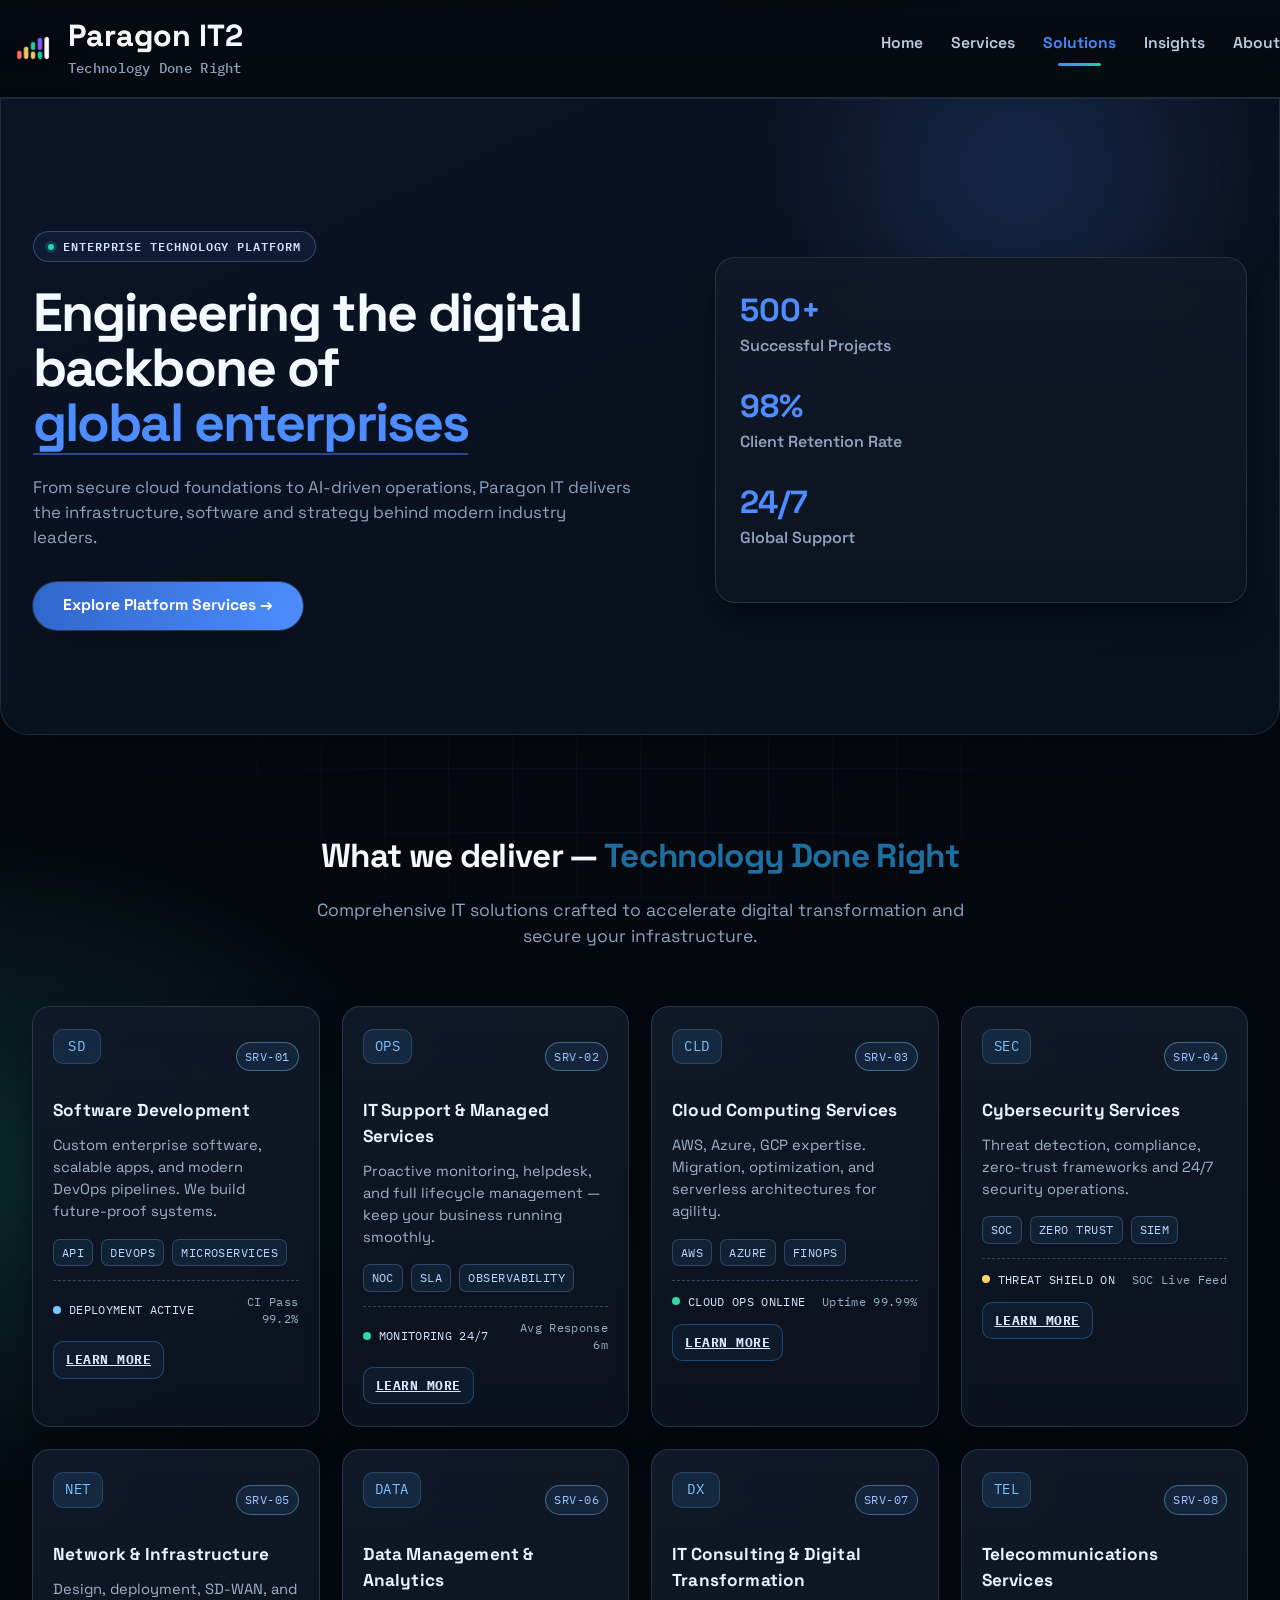
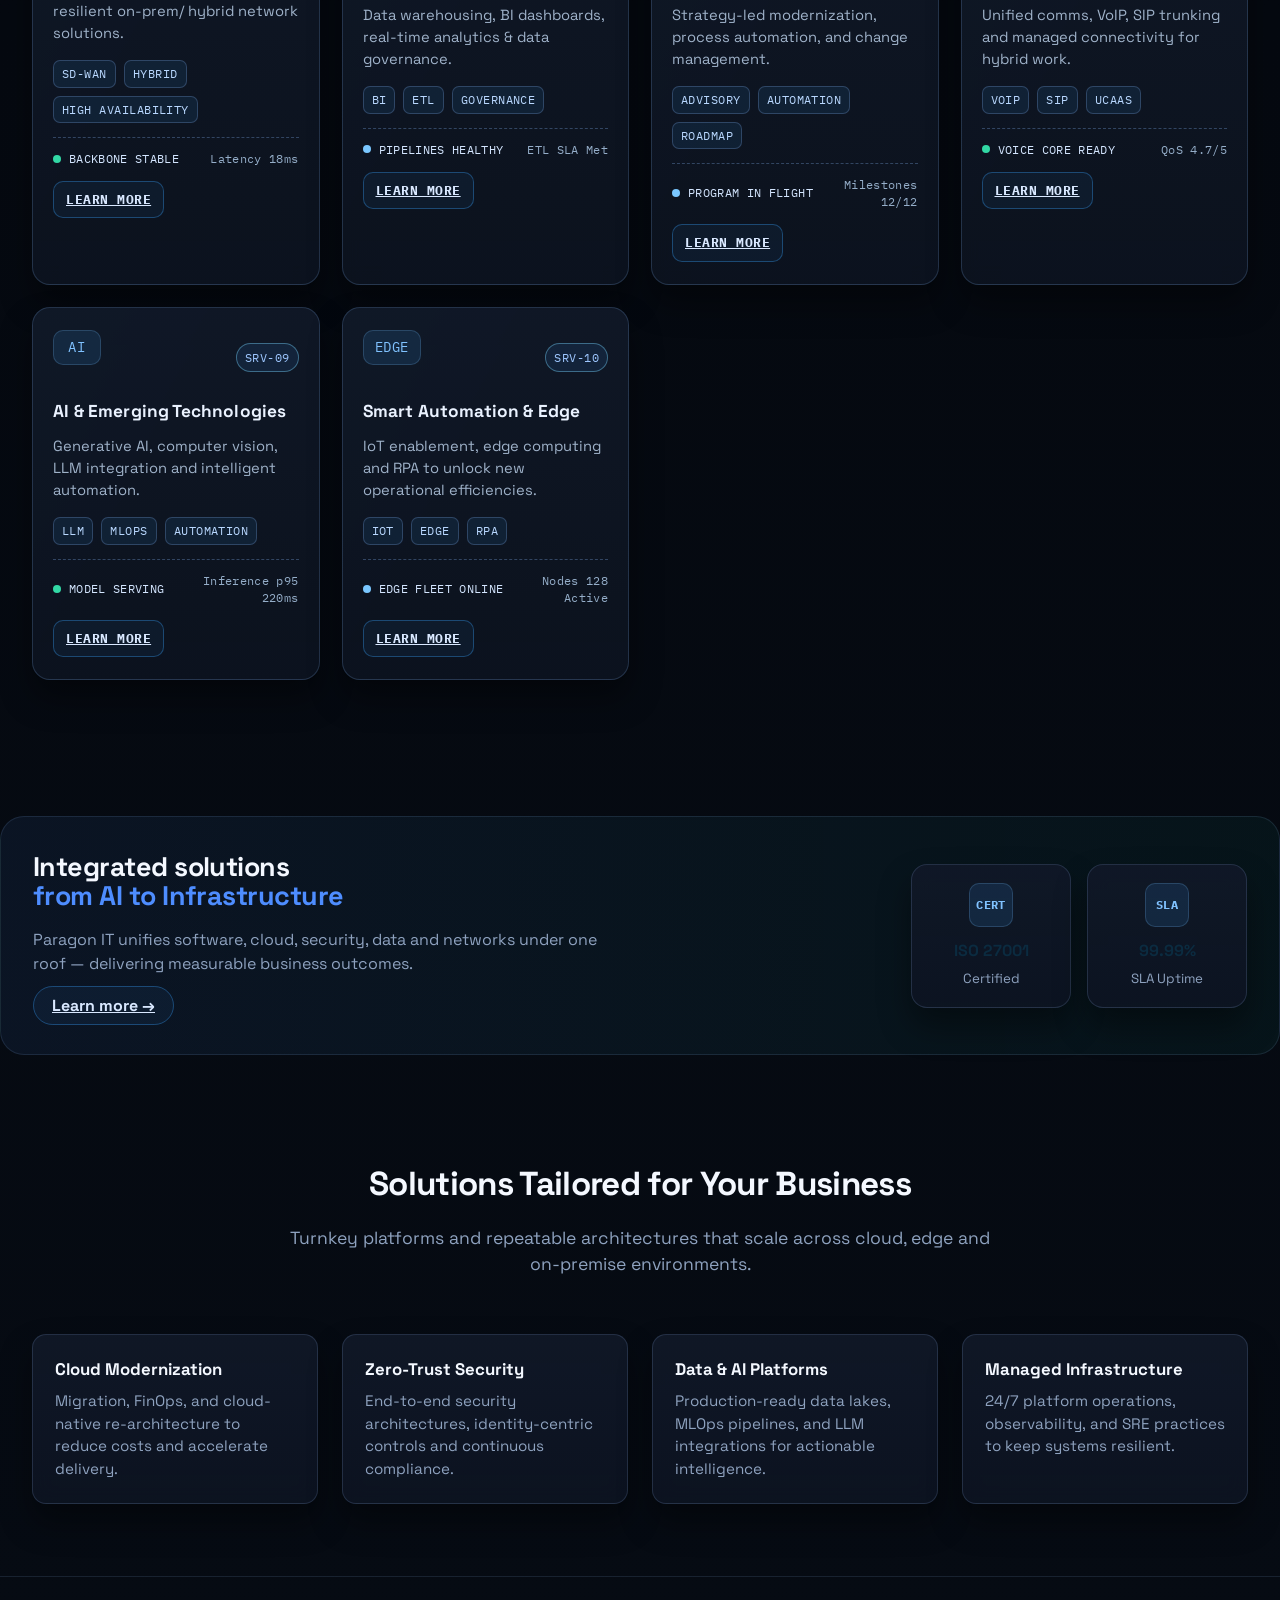
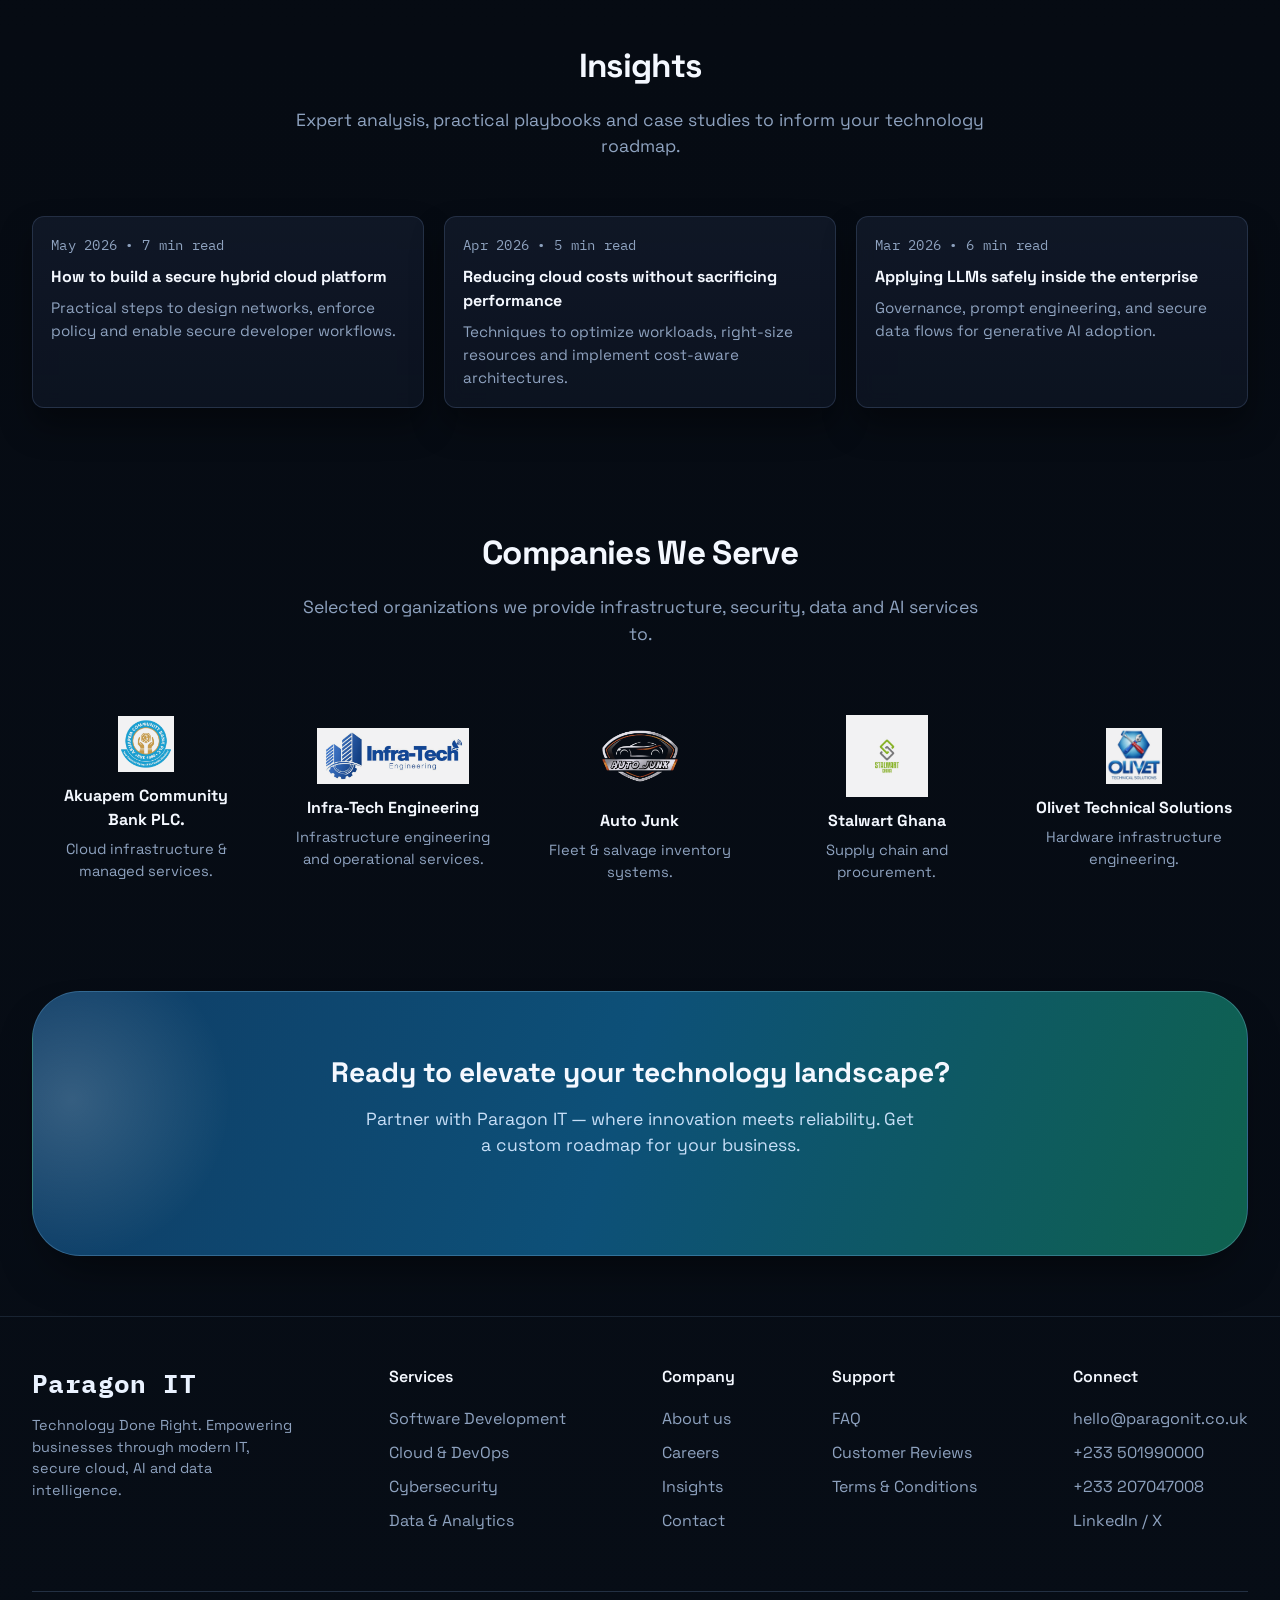
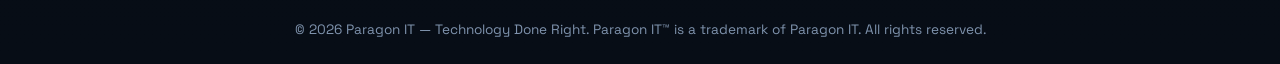
==== commit 15ba5cef: "Update index.html" ====
--- a/index.html
+++ b/index.html
@@ -17,7 +17,7 @@
       <a href="/" class="logo-link" style="display:flex;align-items:center;gap:2px;text-decoration:none;color:inherit;">
         <img src="assets/Paragon_IT_Icon_DarkBG.png" alt="Paragon IT logo" class="site-logo">
         <div>
-          <h1>Paragon IT</h1>
+          <h1>Paragon IT2</h1>
           <div class="slogan">Technology Done Right</div>
         </div>
       </a>
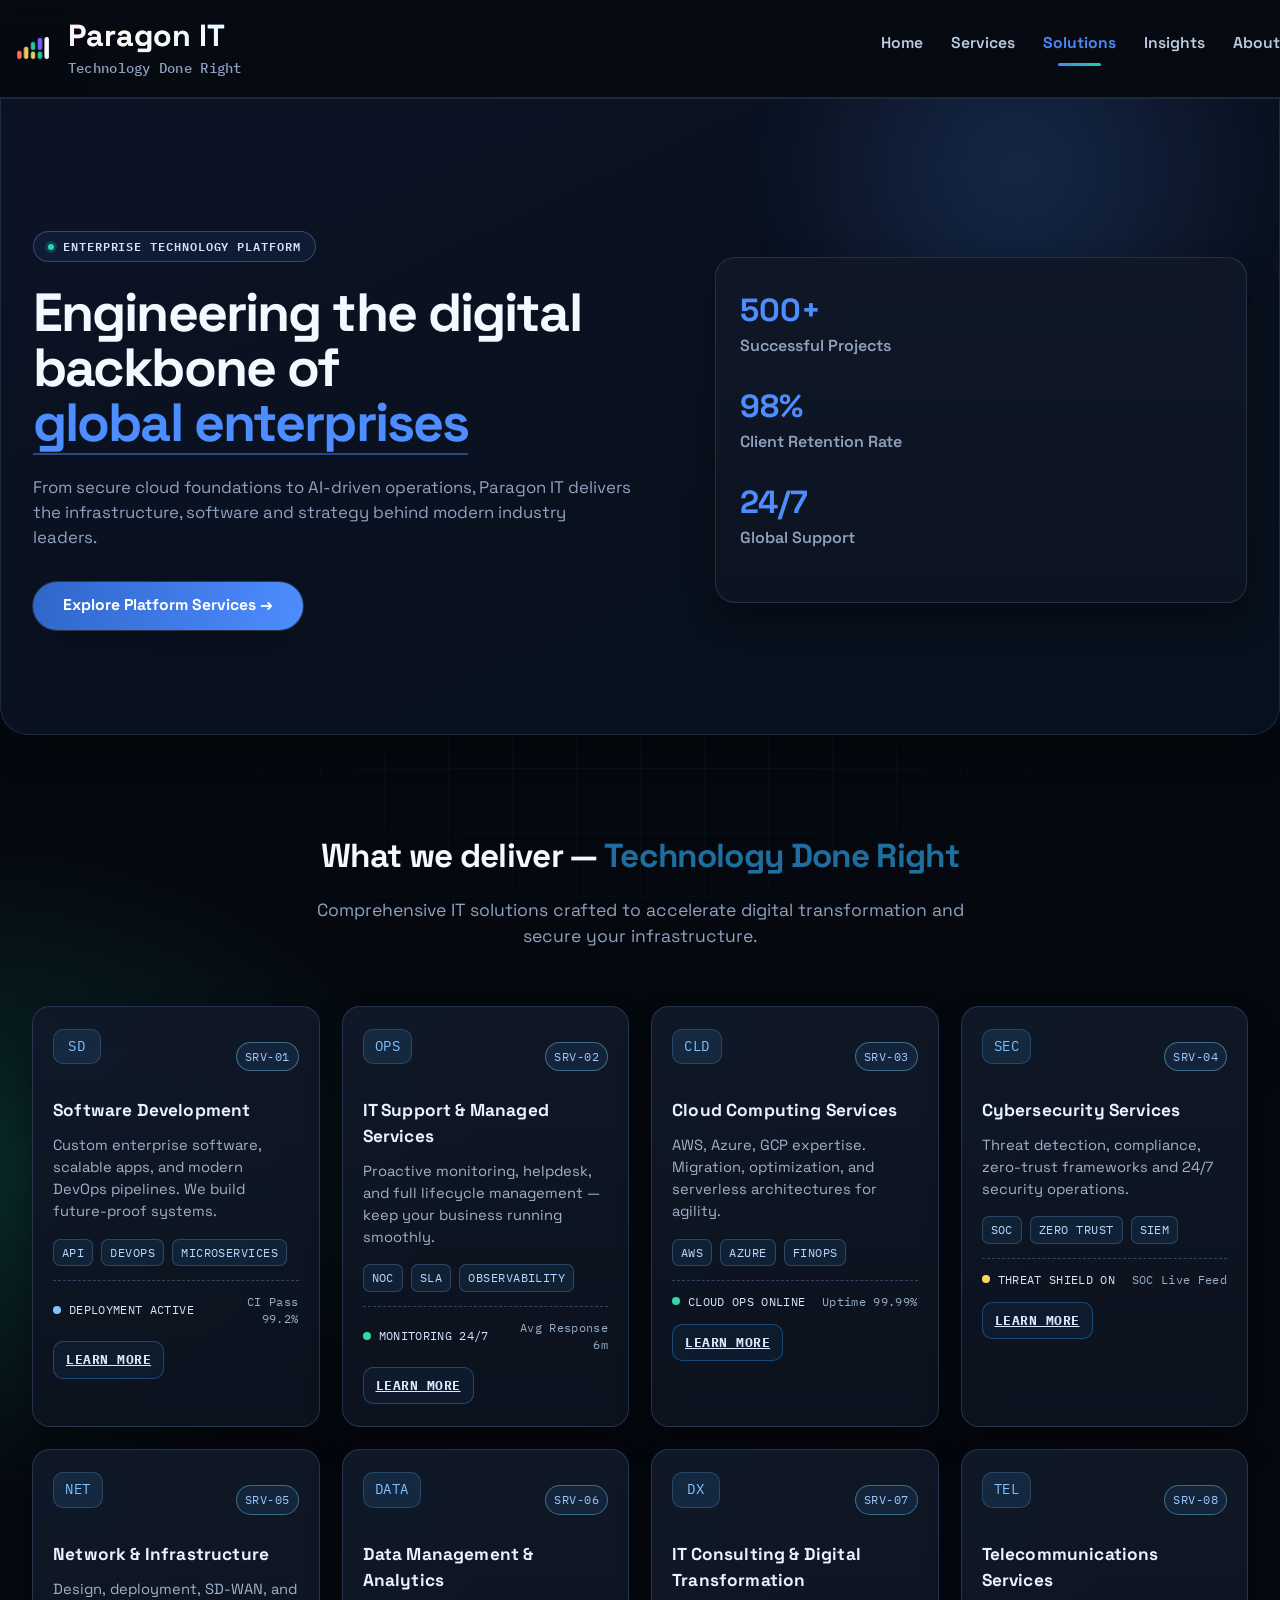
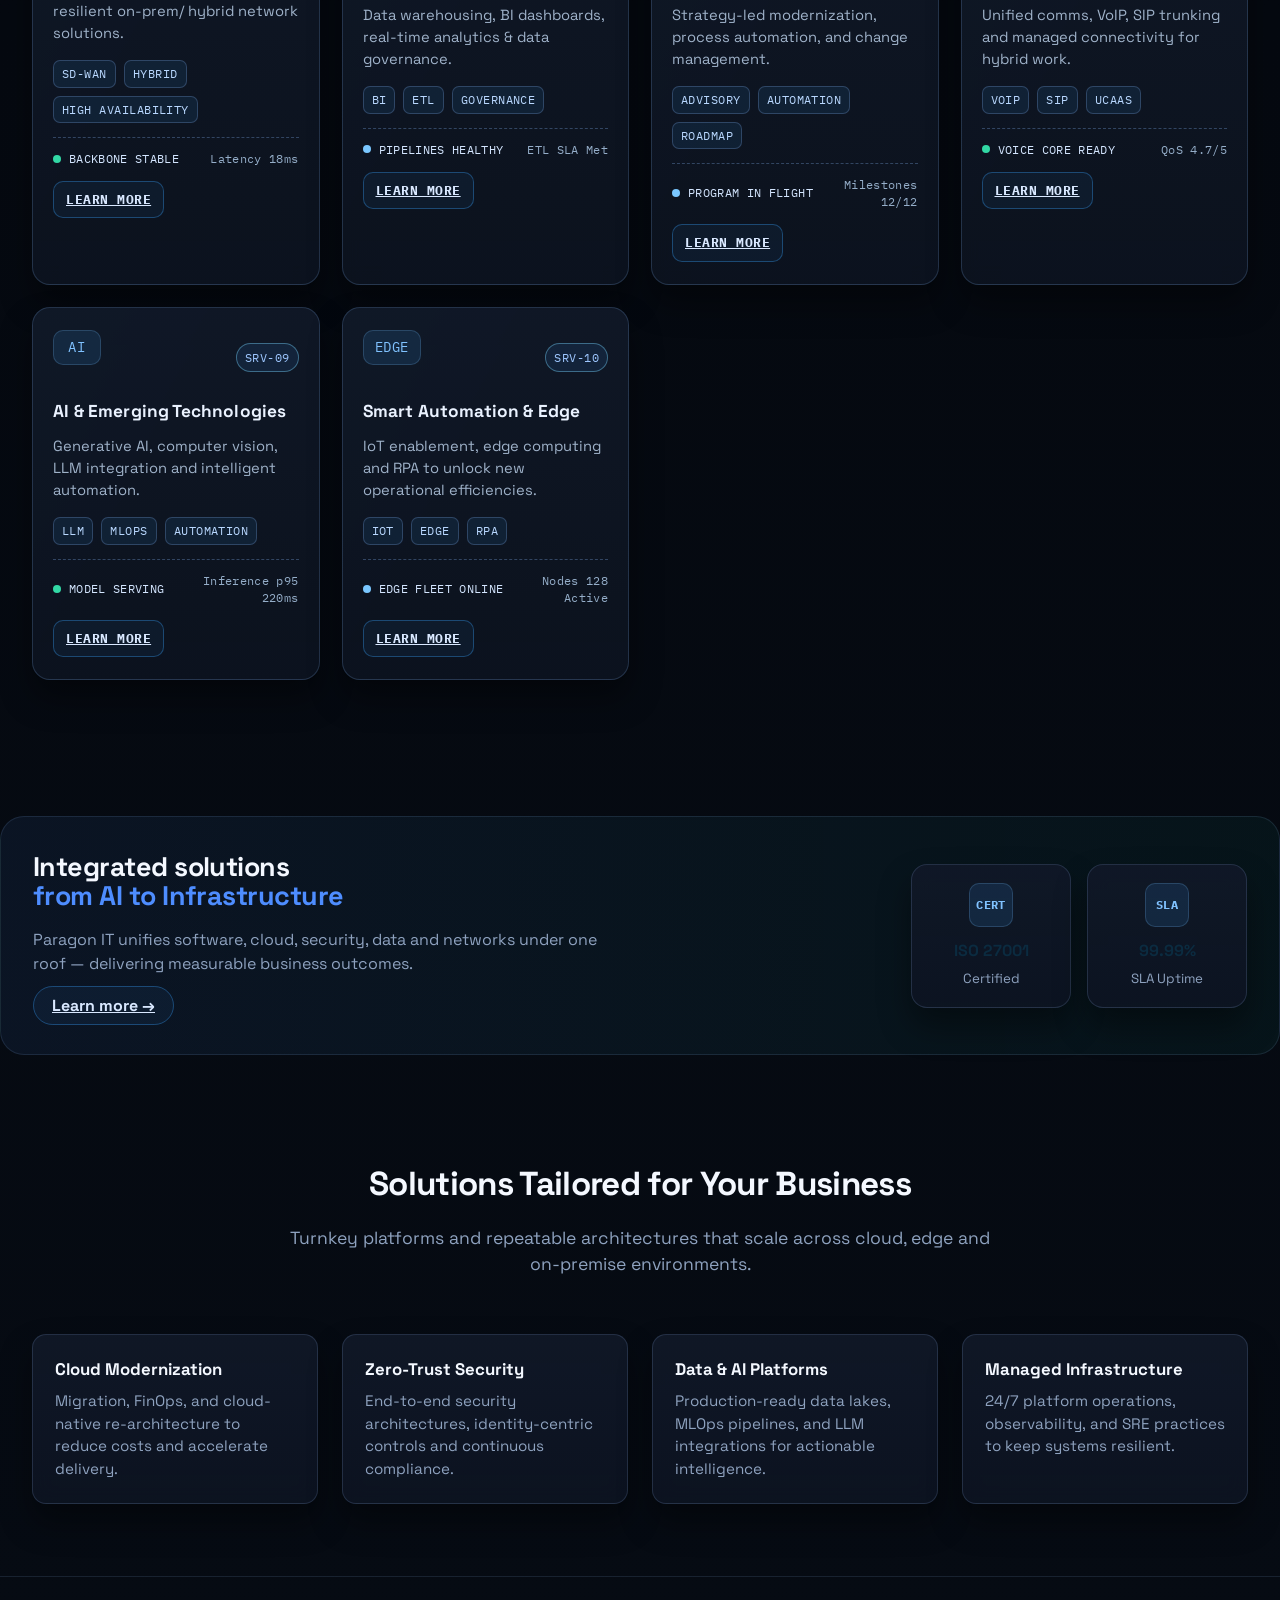
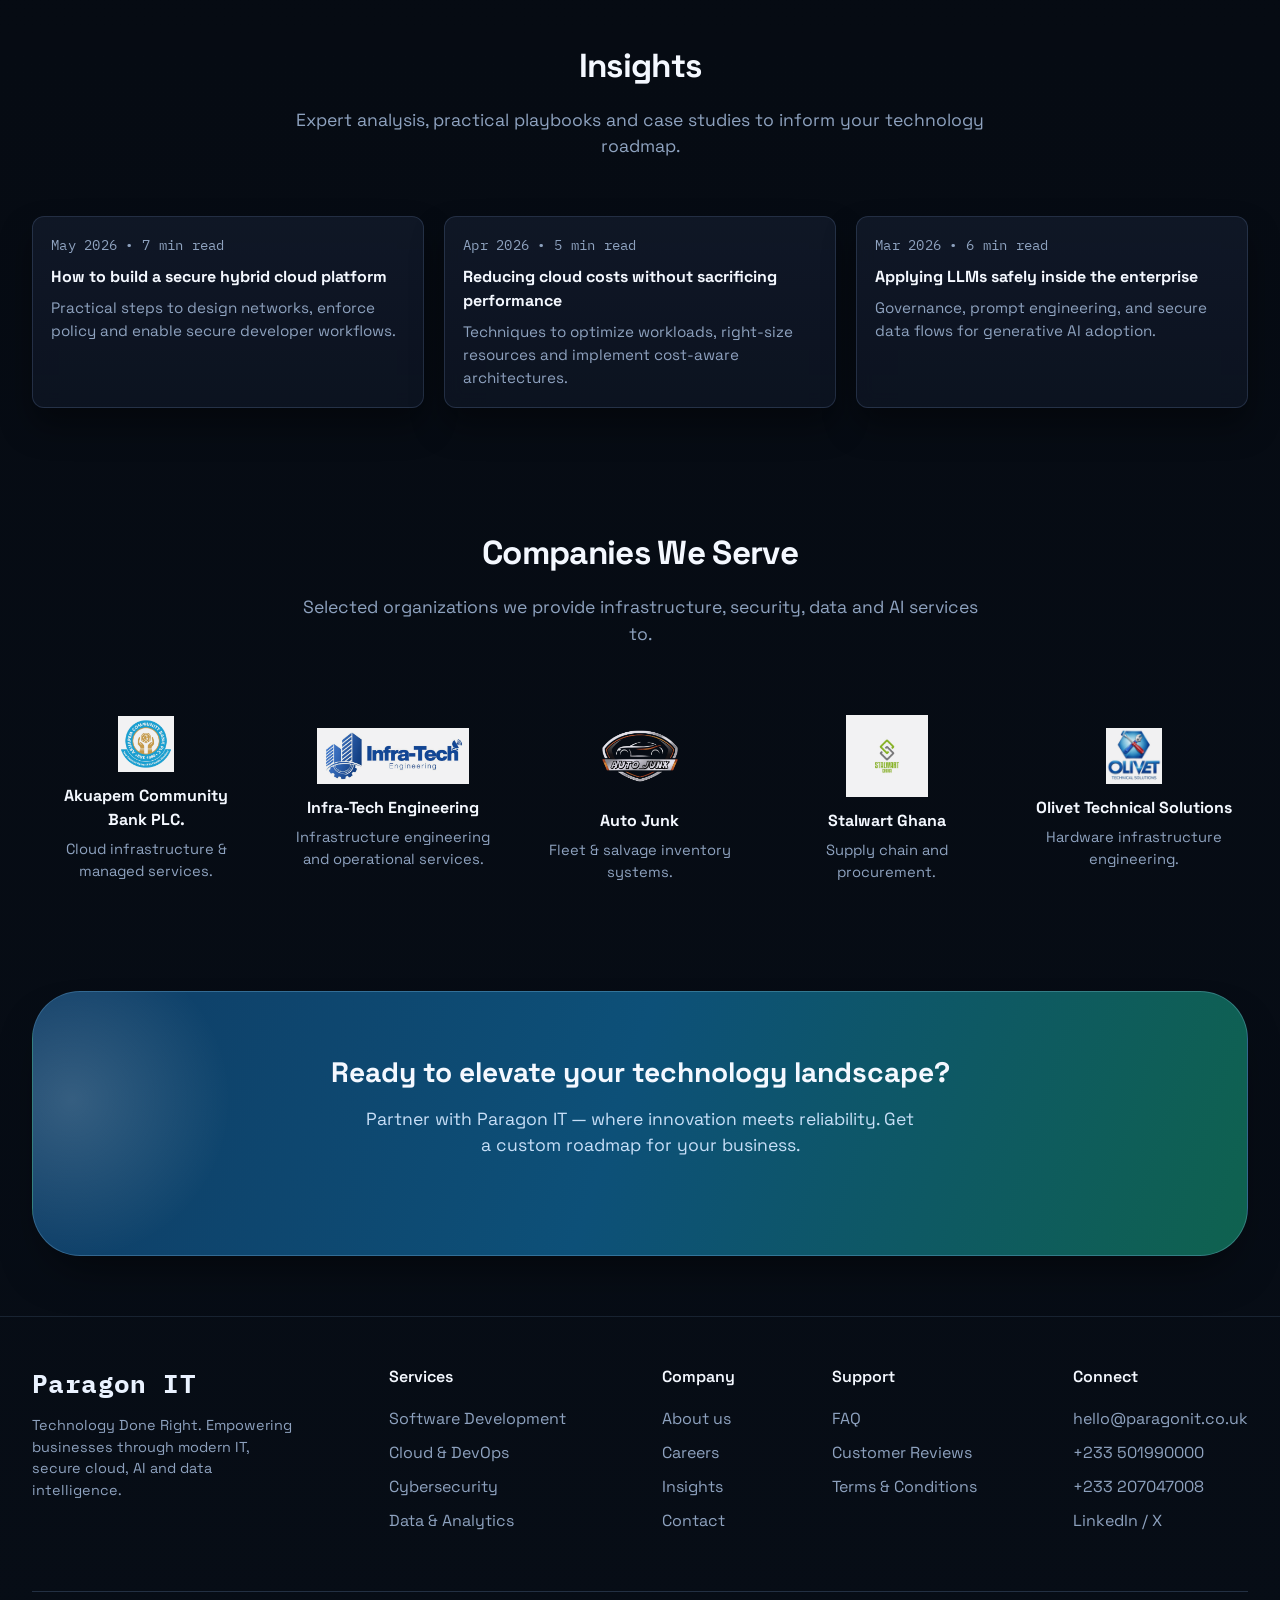
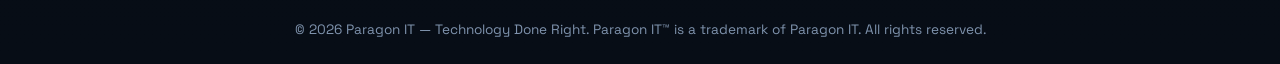
==== commit bf7a3f8d: "Update index.html" ====
--- a/index.html
+++ b/index.html
@@ -17,7 +17,7 @@
       <a href="/" class="logo-link" style="display:flex;align-items:center;gap:2px;text-decoration:none;color:inherit;">
         <img src="assets/Paragon_IT_Icon_DarkBG.png" alt="Paragon IT logo" class="site-logo">
         <div>
-          <h1>Paragon IT2</h1>
+          <h1>Paragon IT</h1>
           <div class="slogan">Technology Done Right</div>
         </div>
       </a>
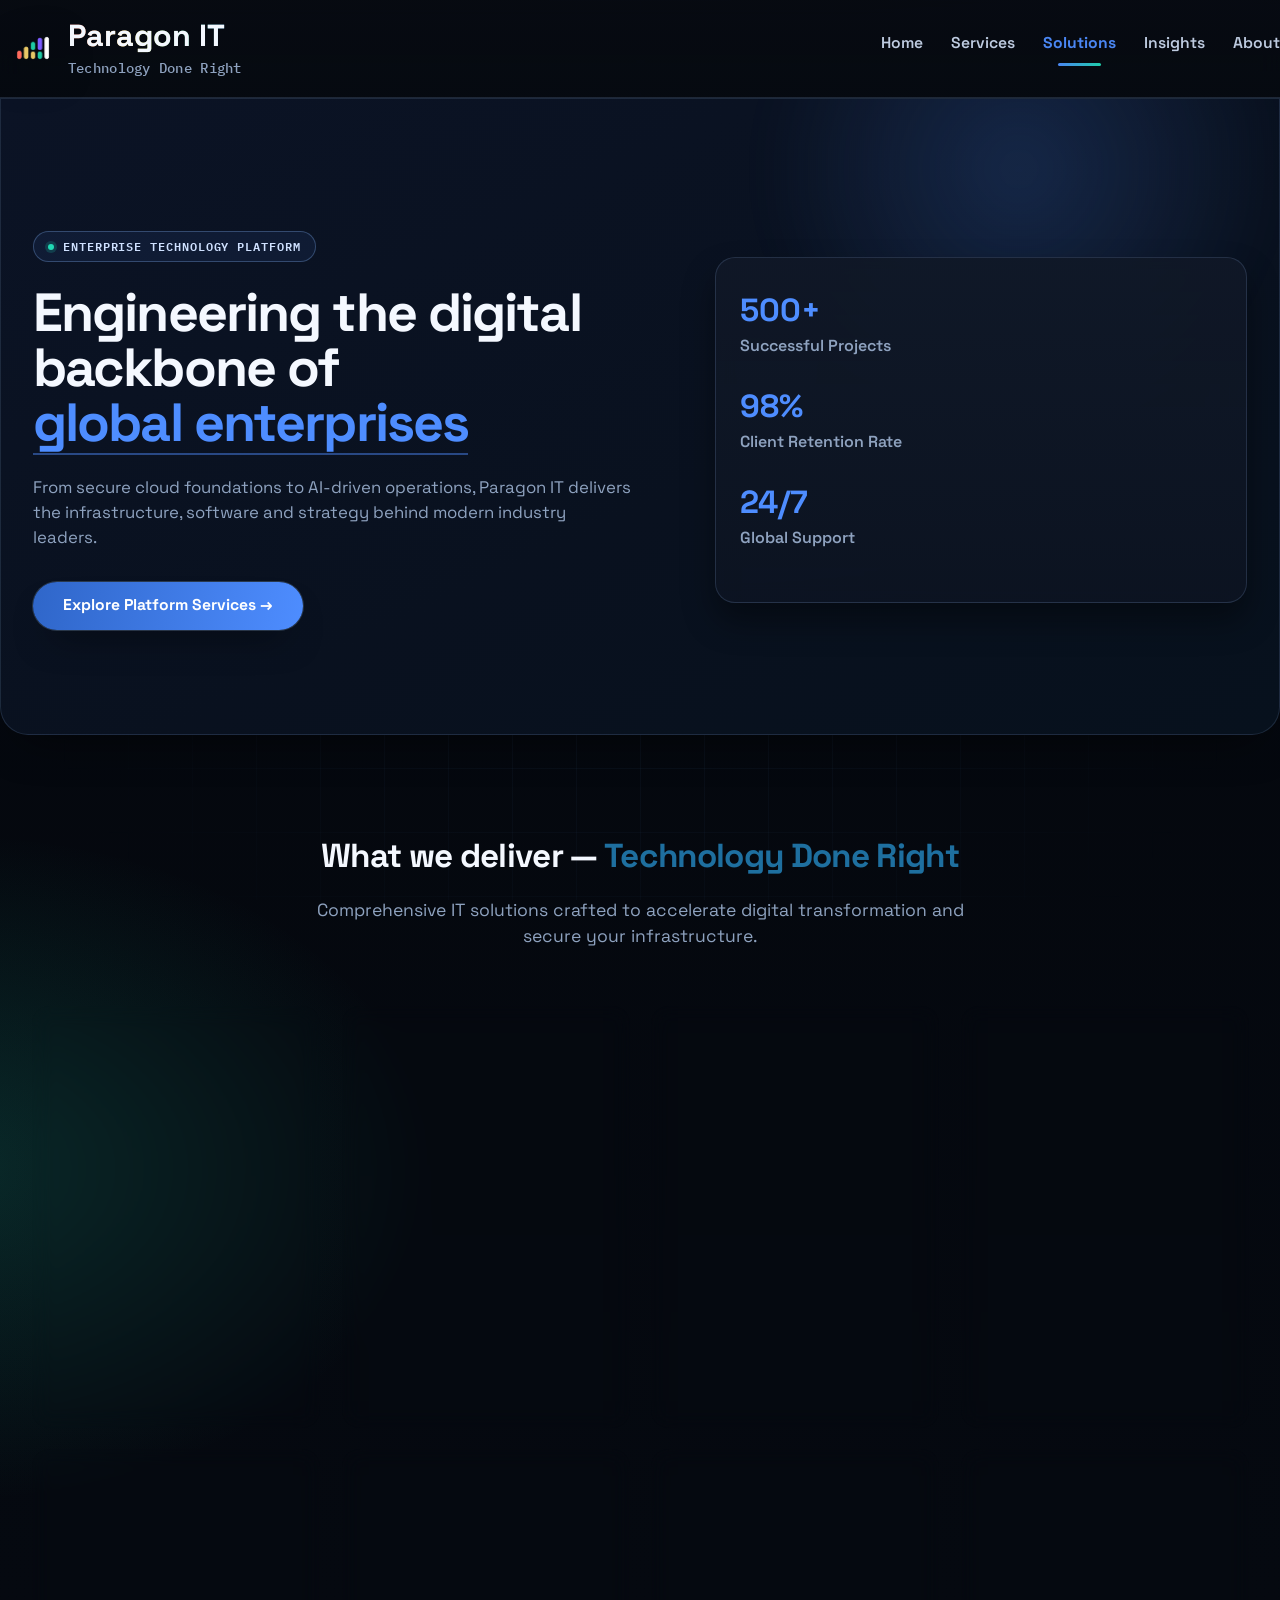
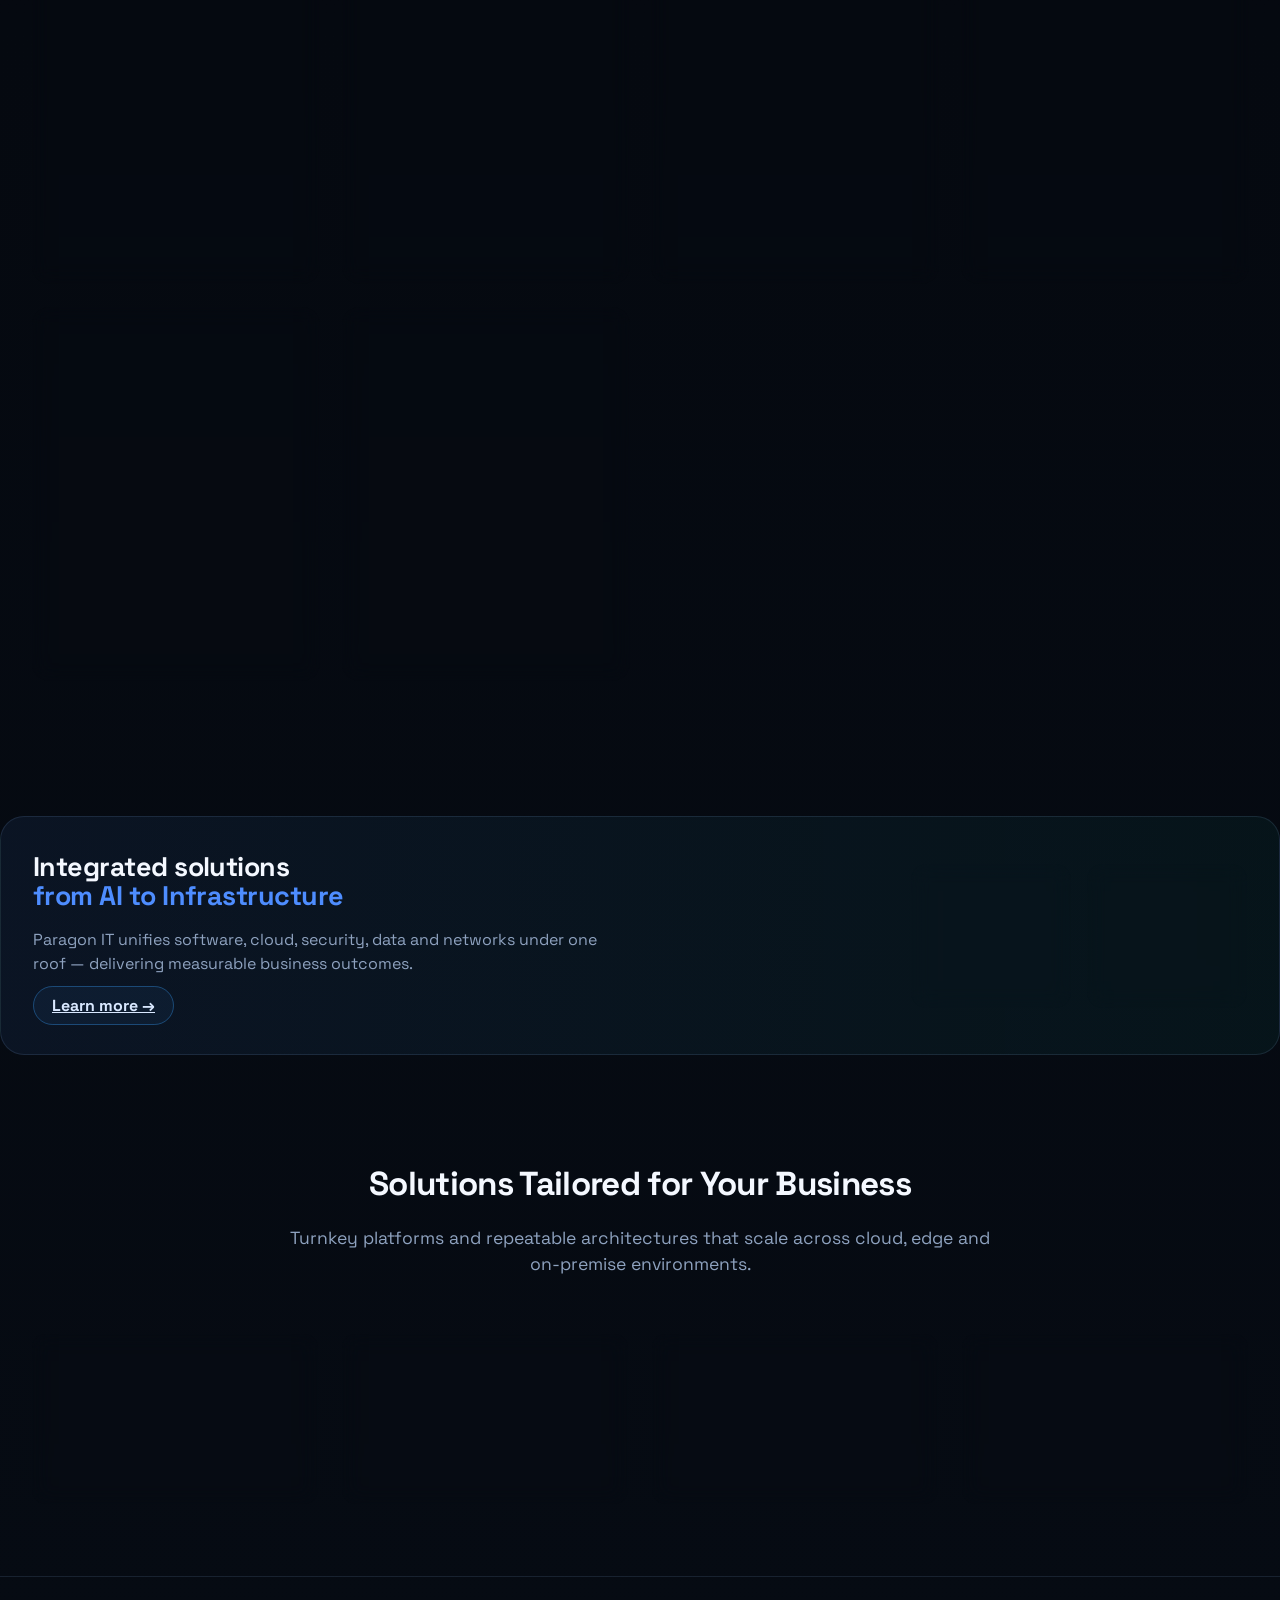
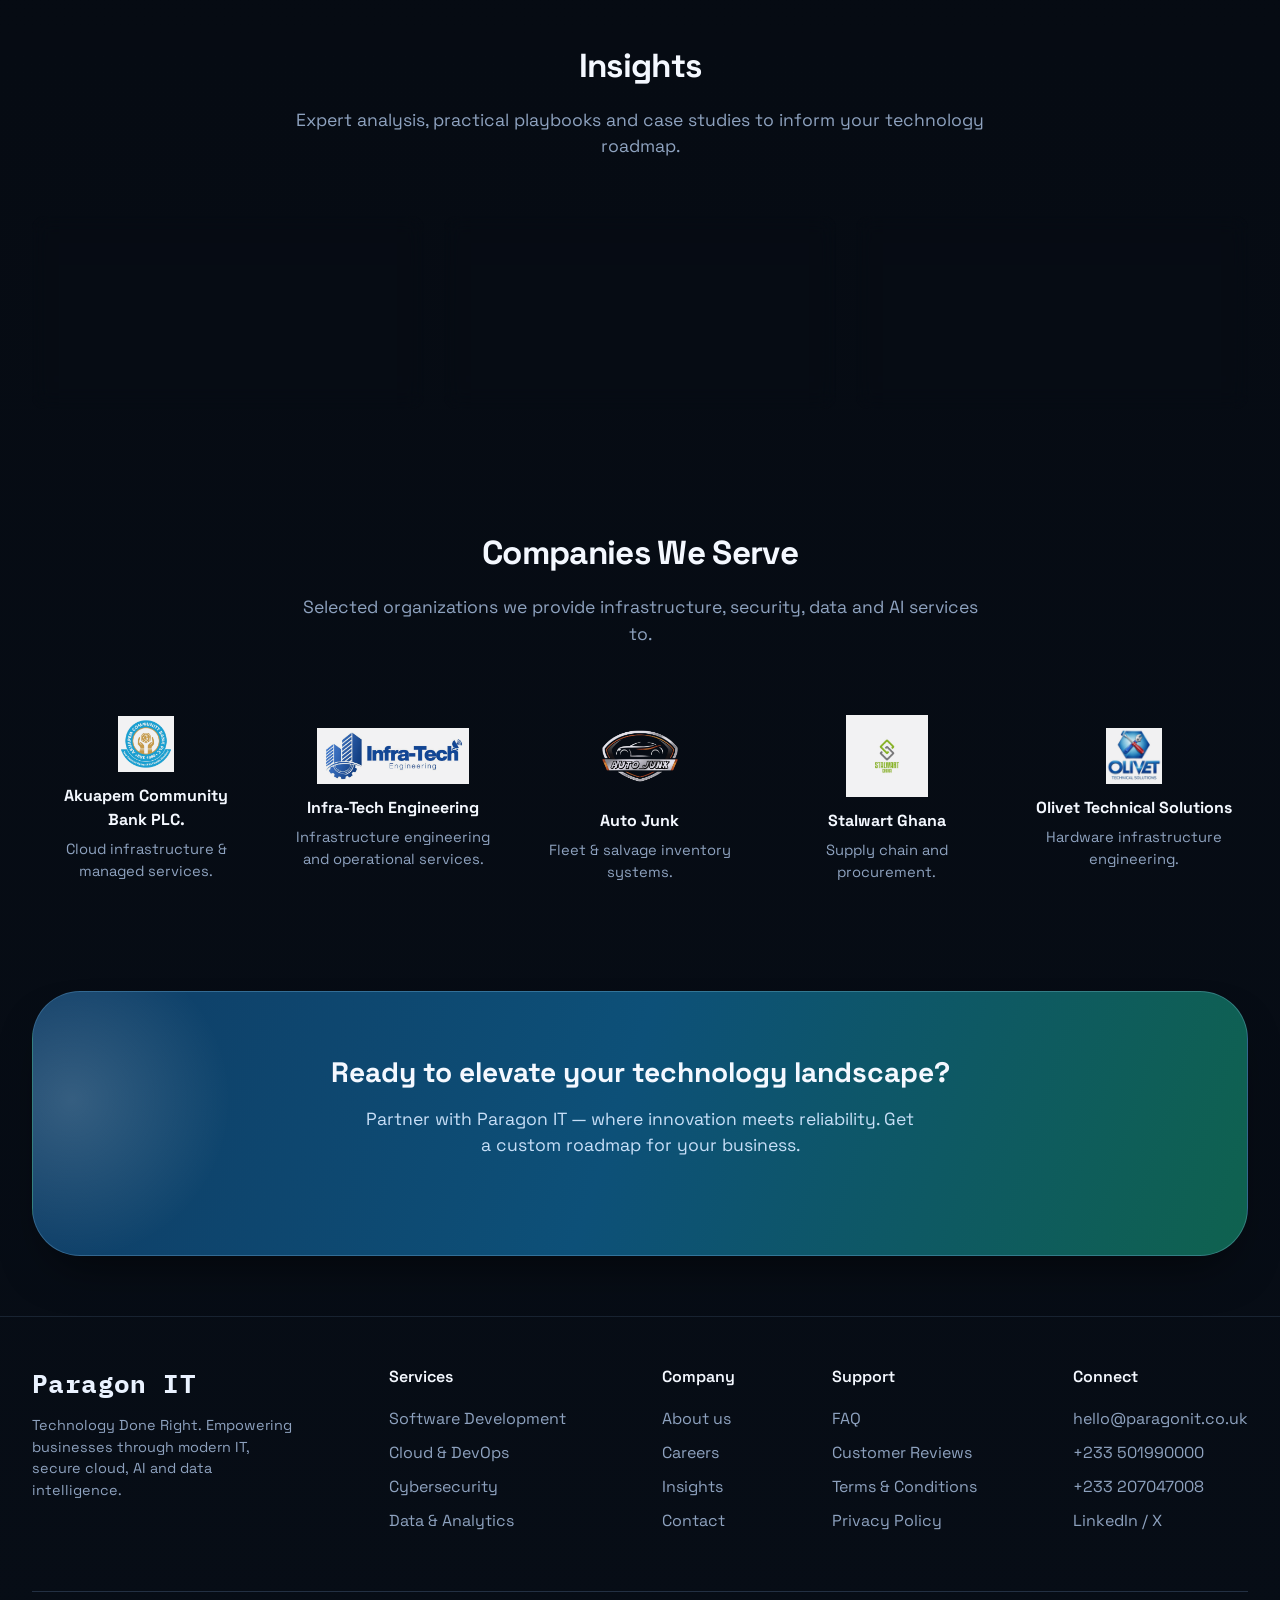
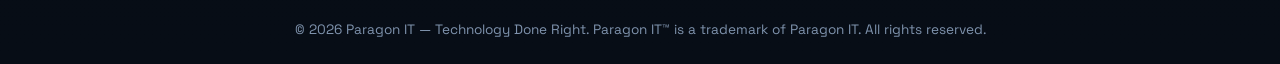
==== commit 93e1ef75: "privacy footer updates" ====
--- a/index.html
+++ b/index.html
@@ -369,6 +369,7 @@
           <li><a href="faq.html">FAQ</a></li>
           <li><a href="reviews.html">Customer Reviews</a></li>
           <li><a href="terms.html">Terms & Conditions</a></li>
+          <li><a href="privacy.html">Privacy Policy</a></li>
         </ul>
       </div>
       <div class="footer-col">
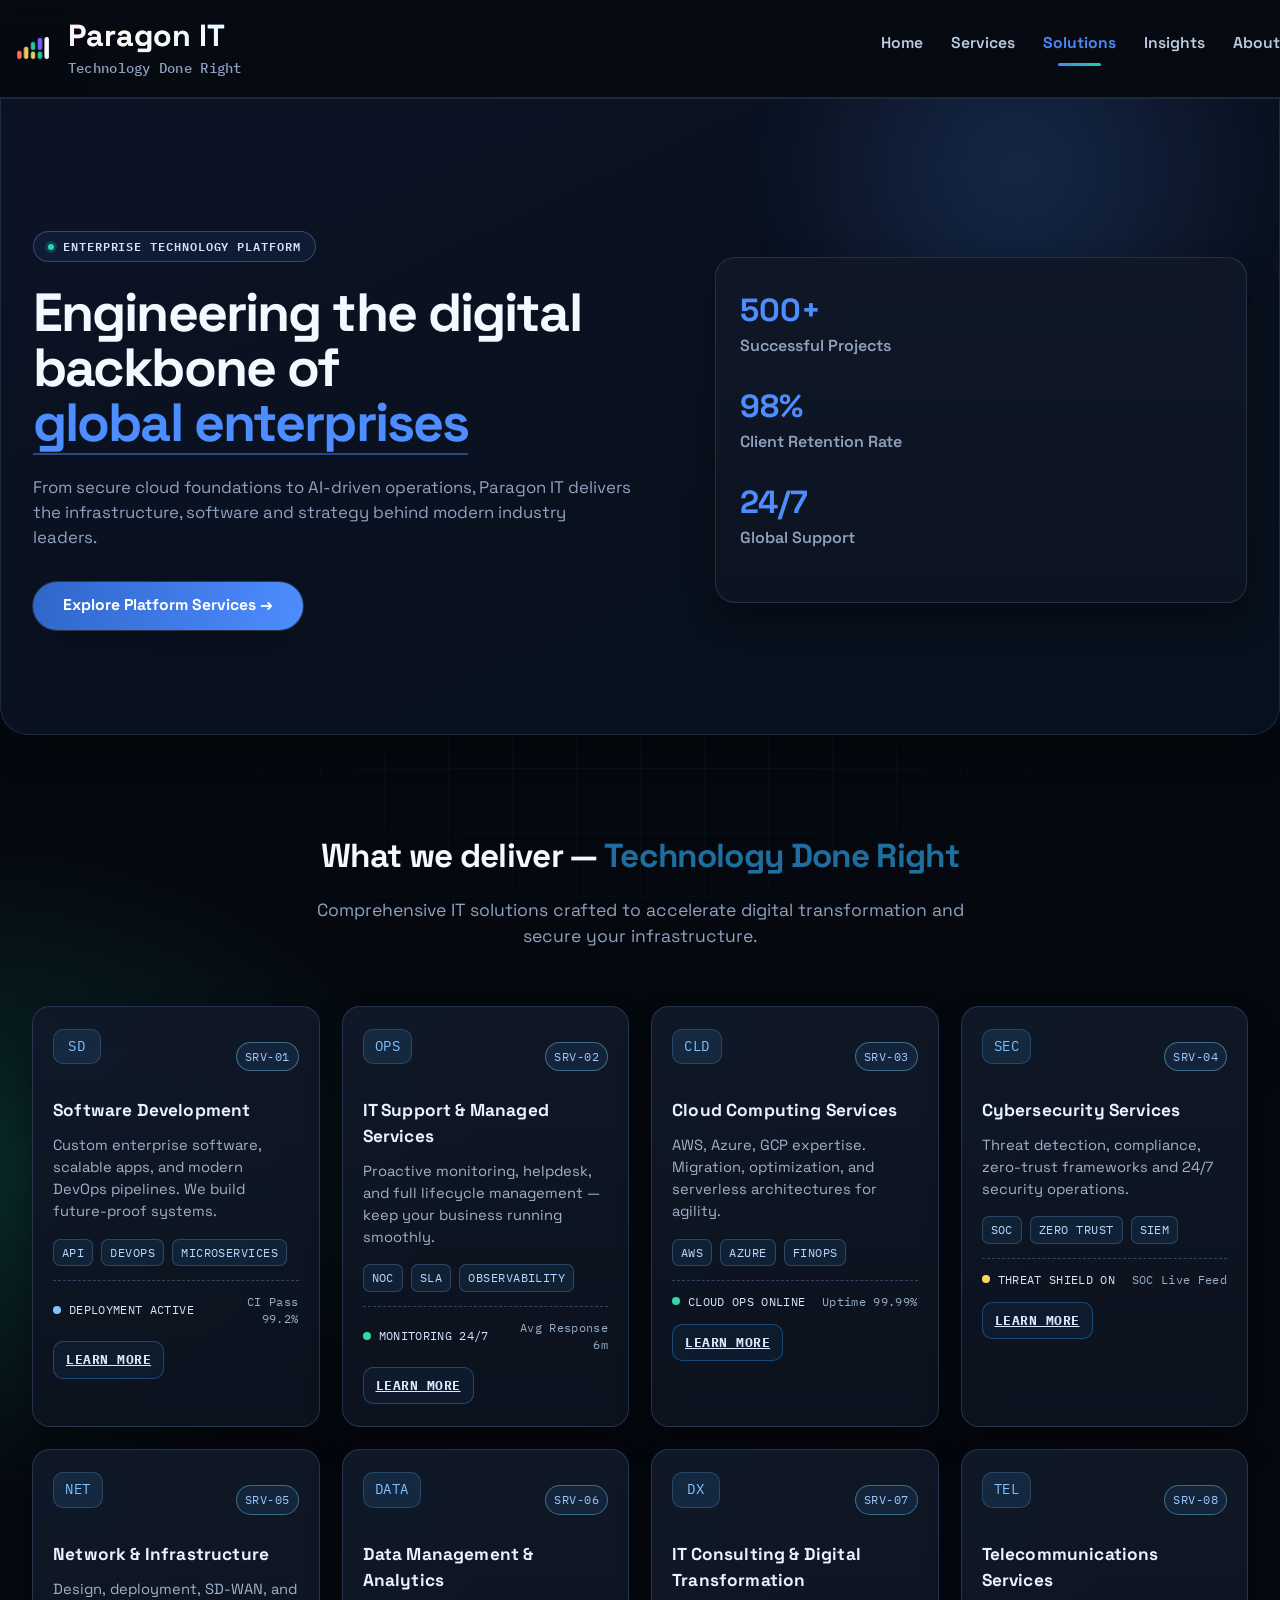
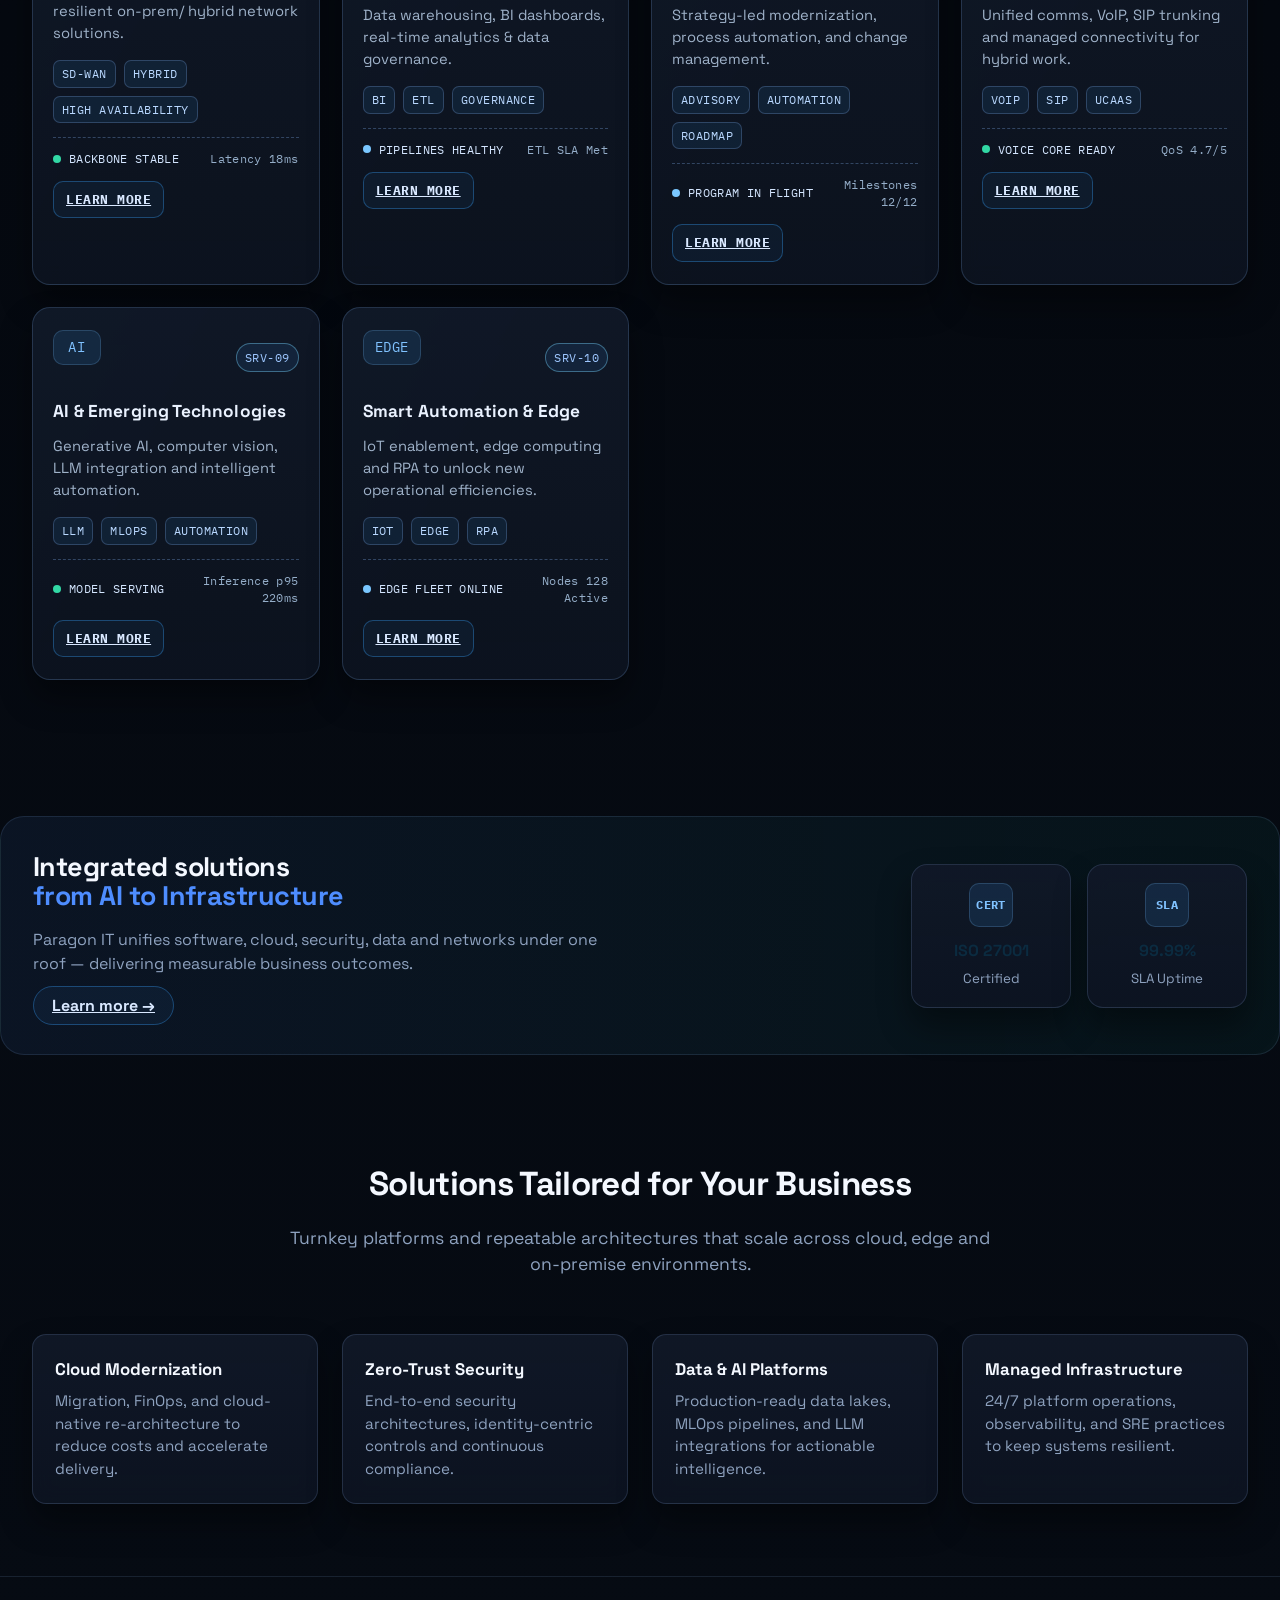
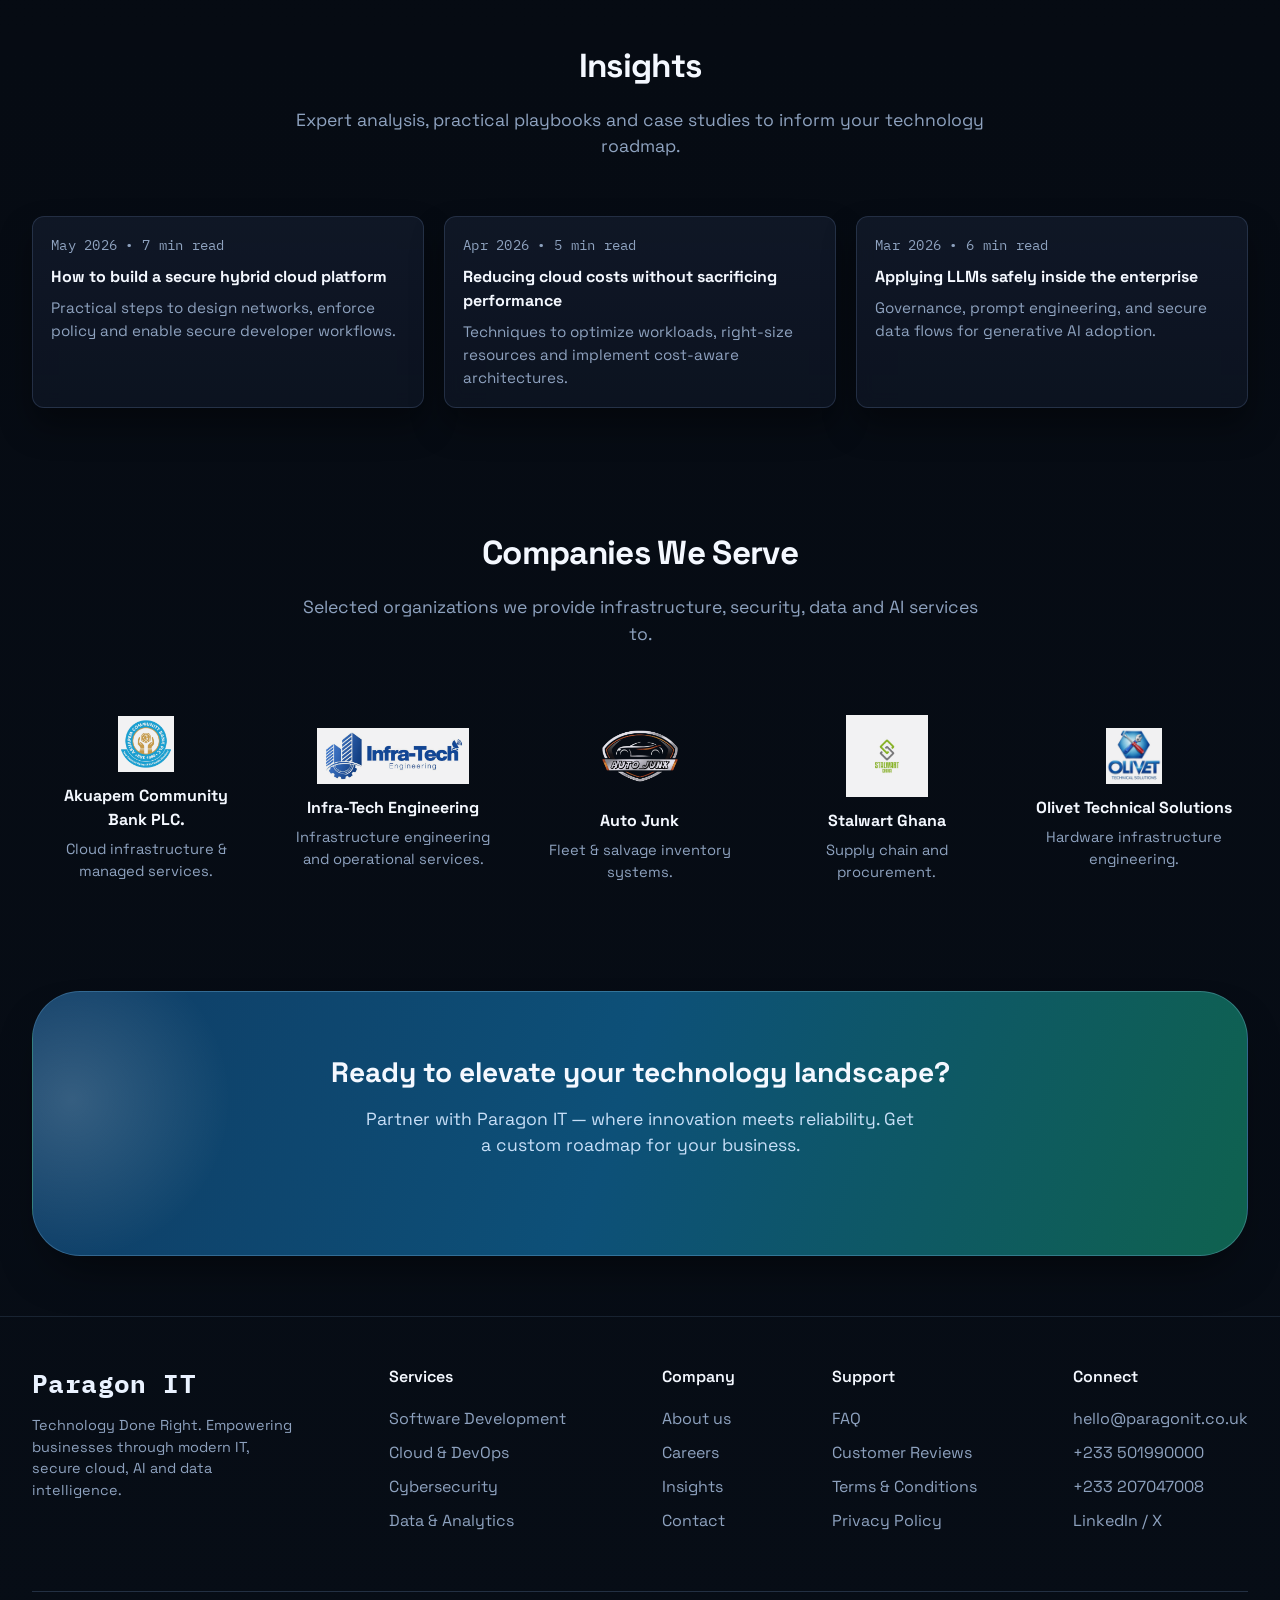
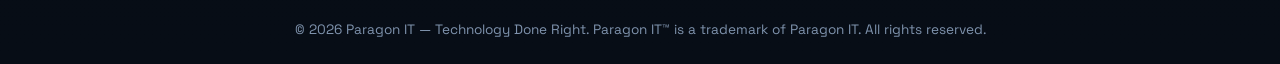
==== commit acf795be: "indexed check whether it's currently indexed and look for anything blocking crawlers" ====
--- a/index.html
+++ b/index.html
@@ -4,6 +4,9 @@
   <meta charset="UTF-8">
   <meta name="viewport" content="width=device-width, initial-scale=1.0, viewport-fit=cover">
   <title>Paragon IT | Technology Done Right</title>
+  <meta name="description" content="Paragon IT delivers secure cloud infrastructure, enterprise software and AI-powered operations for modern businesses.">
+  <link rel="canonical" href="https://paragonit.co.uk/">
+  <link rel="sitemap" type="application/xml" title="Sitemap" href="https://paragonit.co.uk/sitemap.xml">
   <!-- Google Fonts + Simple CSS Reset -->
   <link href="https://fonts.googleapis.com/css2?family=Space+Grotesk:wght@400;500;600;700&family=IBM+Plex+Mono:wght@500&display=swap" rel="stylesheet">
   <link rel="stylesheet" href="assets/style.css">
